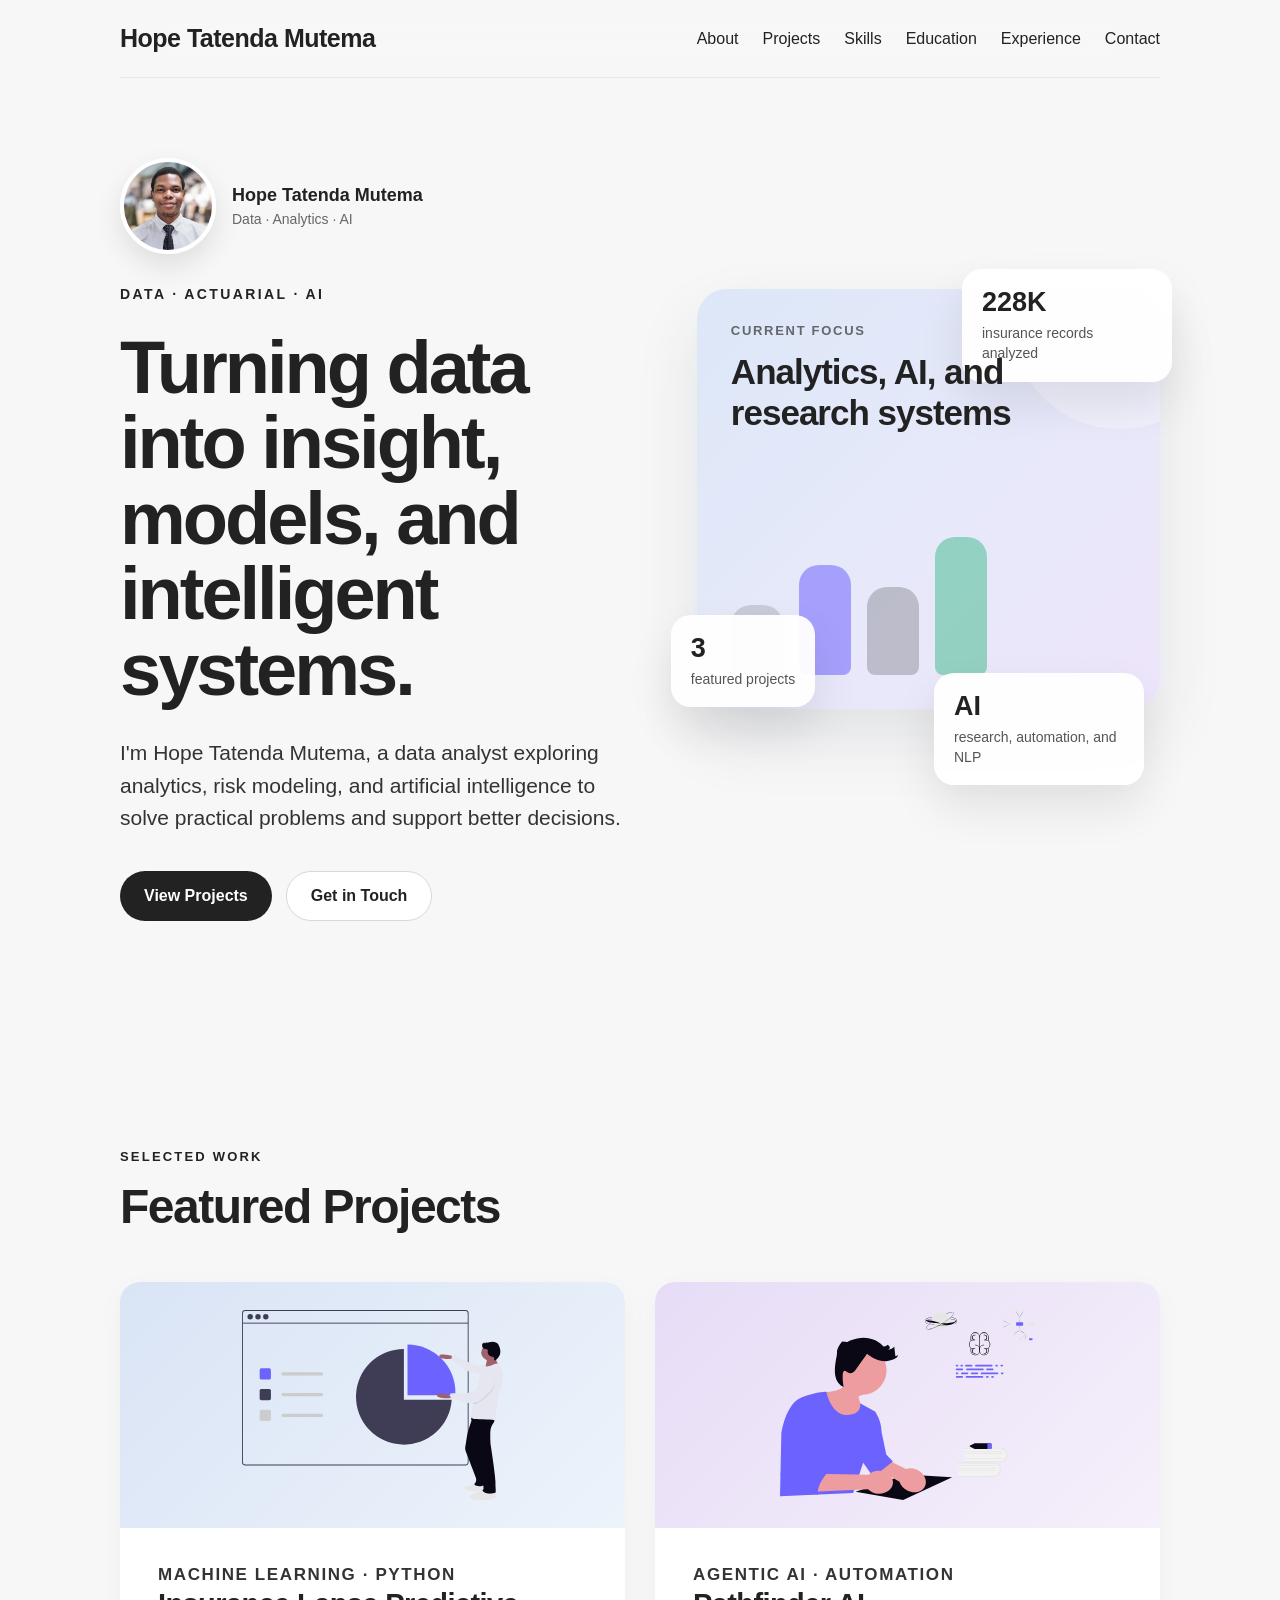
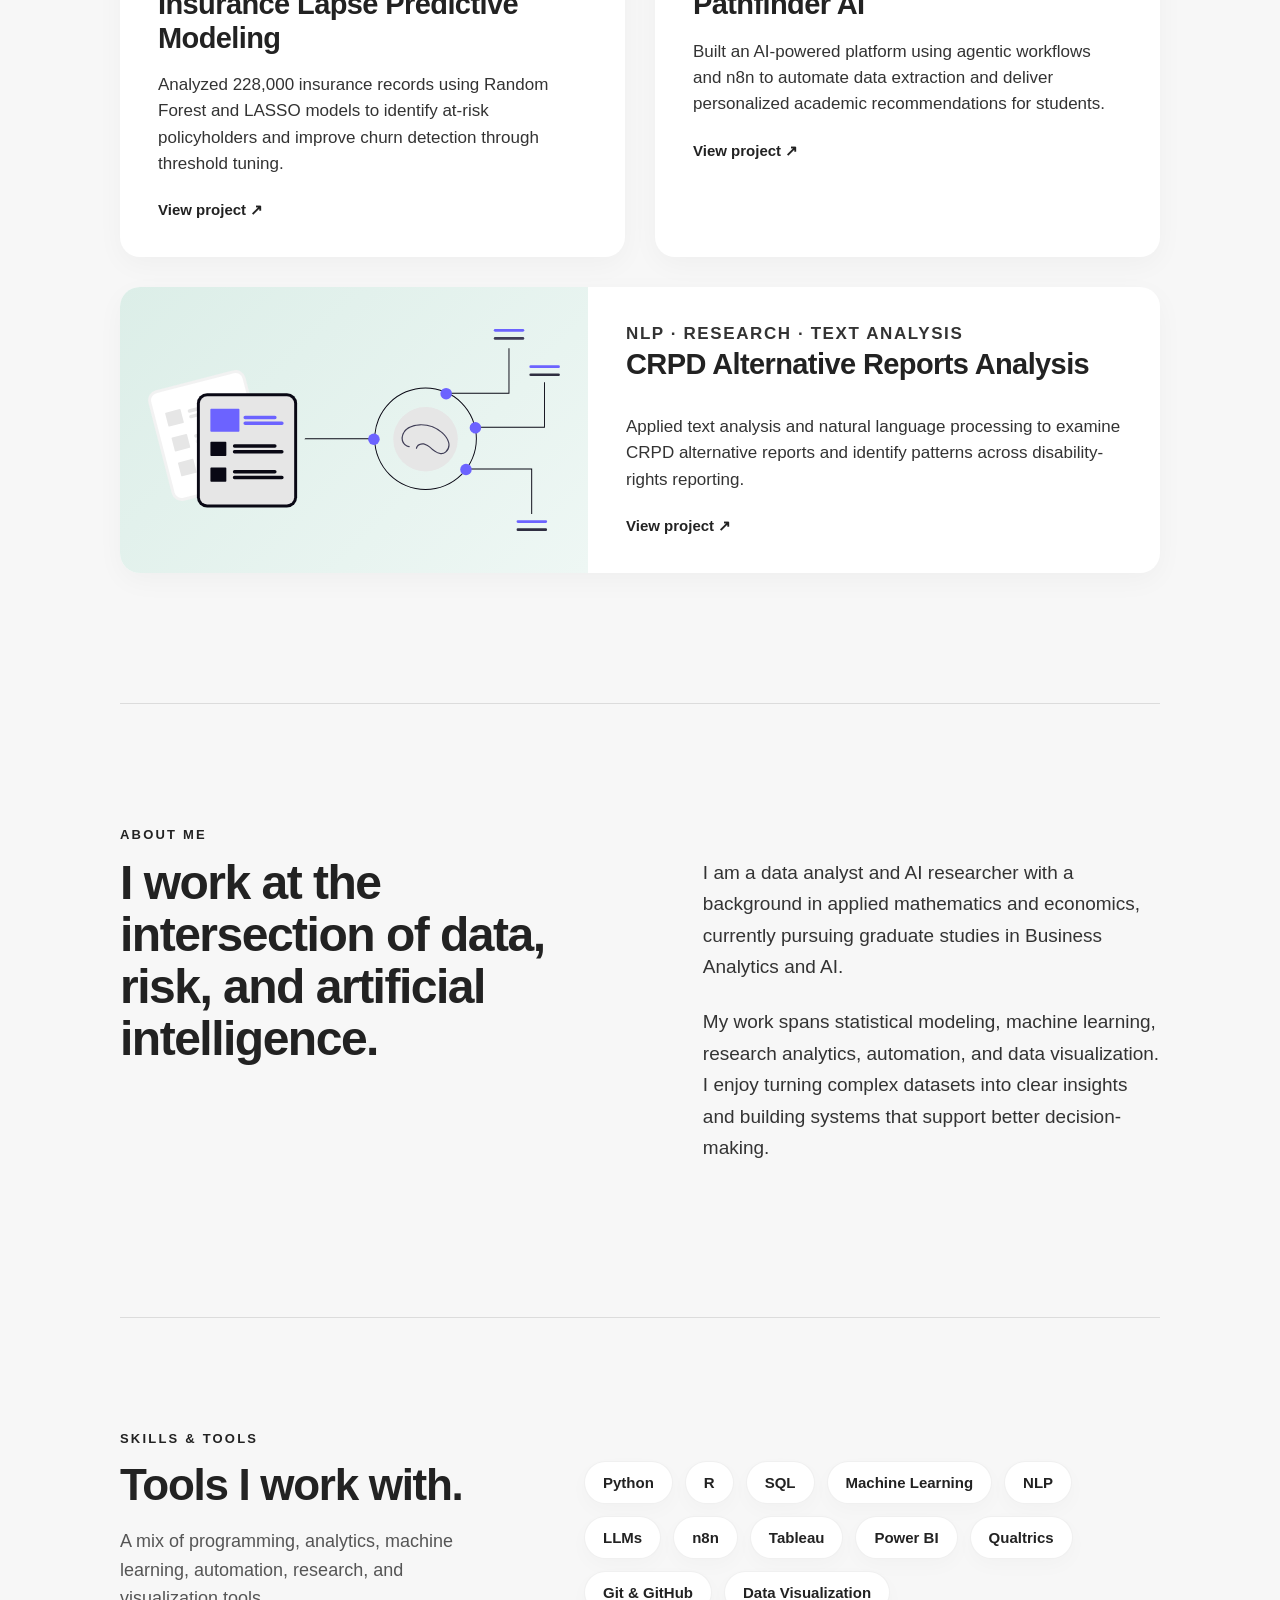
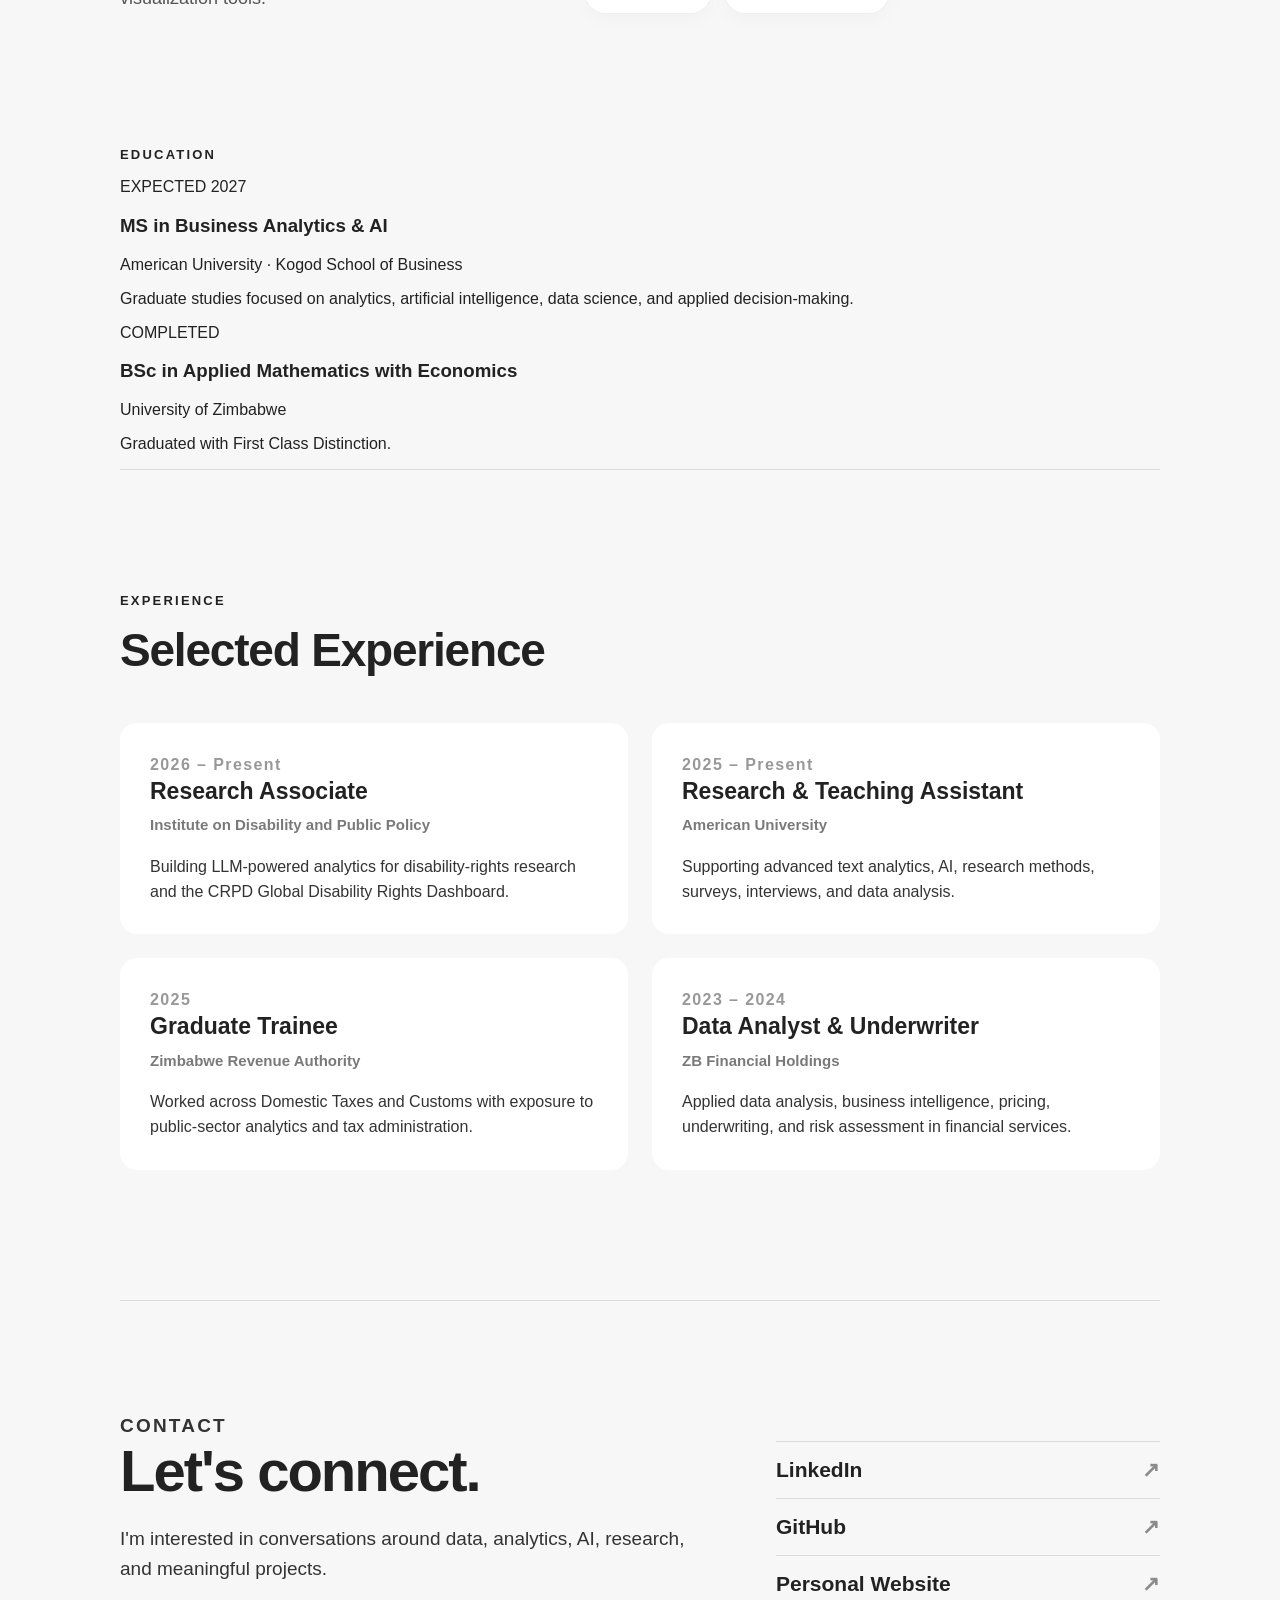
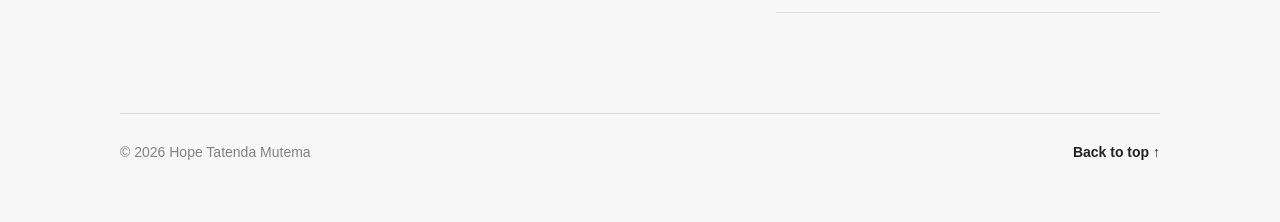
==== index.html @ 91aeea6b "Add education section to index.html Added education section with details about academic qualificatio" ====
<!DOCTYPE html>
<html lang="en">

<head>
    <meta charset="UTF-8">

    <title>Hope Tatenda Mutema</title>

    <meta
        name="viewport"
        content="width=device-width, initial-scale=1.0"
    >

    <meta
        name="description"
        content="Portfolio of Hope Tatenda Mutema — data analytics, artificial intelligence, machine learning, research, and risk modeling."
    >

    <link rel="stylesheet" href="style.css">
</head>


<body id="top">


    <!-- NAVIGATION -->

    <nav class="site-nav">

        <a href="#top" class="brand">
            Hope Tatenda Mutema
        </a>

        <div class="nav-links">
            <a href="#about">About</a>
            <a href="#projects">Projects</a>
            <a href="#skills">Skills</a>
            <a href="#education">Education</a>
            <a href="#experience">Experience</a>
            <a href="#contact">Contact</a>
        </div>

    </nav>



    <!-- HERO -->

    <section class="hero">

        <div class="hero-grid">

            <div class="hero-text">

                <div class="hero-profile">

                    <img
                        src="images/hope-profile.JPG"
                        alt="Hope Tatenda Mutema"
                    >

                    <div>

                        <p class="profile-name">
                            Hope Tatenda Mutema
                        </p>

                        <p class="profile-role">
                            Data · Analytics · AI
                        </p>

                    </div>

                </div>


                <p class="hero-label">
                    DATA · ACTUARIAL · AI
                </p>


                <h1>
                    Turning data into
                    insight, models,
                    and intelligent systems.
                </h1>


                <p class="hero-description">

                    I'm Hope Tatenda Mutema, a data analyst exploring analytics,
                    risk modeling, and artificial intelligence to solve practical
                    problems and support better decisions.

                </p>


                <div class="hero-links">

                    <a
                        href="#projects"
                        class="hero-button primary-button"
                    >
                        View Projects
                    </a>


                    <a
                        href="#contact"
                        class="hero-button secondary-button"
                    >
                        Get in Touch
                    </a>

                </div>

            </div>



            <div class="hero-visual">


                <div class="hero-card main-card">

                    <div>

                        <p class="mini-label">
                            CURRENT FOCUS
                        </p>

                        <h3>
                            Analytics, AI, and research systems
                        </h3>

                    </div>


                    <div class="hero-chart">
                        <span></span>
                        <span></span>
                        <span></span>
                        <span></span>
                    </div>

                </div>



                <div class="floating-card floating-card-one">

                    <p class="floating-number">
                        228K
                    </p>

                    <p class="floating-text">
                        insurance records analyzed
                    </p>

                </div>



                <div class="floating-card floating-card-two">

                    <p class="floating-number">
                        3
                    </p>

                    <p class="floating-text">
                        featured projects
                    </p>

                </div>



                <div class="floating-card floating-card-three">

                    <p class="floating-number">
                        AI
                    </p>

                    <p class="floating-text">
                        research, automation, and NLP
                    </p>

                </div>


            </div>

        </div>

    </section>



    <!-- PROJECTS -->

    <section id="projects" class="projects">

        <p class="section-label">
            SELECTED WORK
        </p>

        <h2>
            Featured Projects
        </h2>


        <div class="project-grid">


            <article class="project-card">

                <div class="project-image project-image-one">

                    <img
                        src="images/insurance.svg"
                        alt="Data analytics illustration for insurance predictive modeling"
                    >

                </div>


                <div class="project-content">

                    <p class="project-type">
                        MACHINE LEARNING · PYTHON
                    </p>


                    <h3>

                        <a
                            href="https://github.com/hope-tatenda-mutema/Predictive-Modeling-Insurance-Churn"
                            target="_blank"
                            rel="noopener noreferrer"
                        >
                            Insurance Lapse Predictive Modeling
                        </a>

                    </h3>


                    <p>

                        Analyzed 228,000 insurance records using Random Forest
                        and LASSO models to identify at-risk policyholders and
                        improve churn detection through threshold tuning.

                    </p>


                    <a
                        class="project-link"
                        href="https://github.com/hope-tatenda-mutema/Predictive-Modeling-Insurance-Churn"
                        target="_blank"
                        rel="noopener noreferrer"
                    >
                        View project ↗
                    </a>

                </div>

            </article>



            <article class="project-card">

                <div class="project-image project-image-two">

                    <img
                        src="images/pathfinder.svg"
                        alt="Artificial intelligence illustration for Pathfinder AI"
                    >

                </div>


                <div class="project-content">

                    <p class="project-type">
                        AGENTIC AI · AUTOMATION
                    </p>


                    <h3>

                        <a
                            href="https://github.com/hope-tatenda-mutema/Pathfinder-AI-Project"
                            target="_blank"
                            rel="noopener noreferrer"
                        >
                            Pathfinder AI
                        </a>

                    </h3>


                    <p>

                        Built an AI-powered platform using agentic workflows
                        and n8n to automate data extraction and deliver
                        personalized academic recommendations for students.

                    </p>


                    <a
                        class="project-link"
                        href="https://github.com/hope-tatenda-mutema/Pathfinder-AI-Project"
                        target="_blank"
                        rel="noopener noreferrer"
                    >
                        View project ↗
                    </a>

                </div>

            </article>



            <article class="project-card">

                <div class="project-image project-image-three">

                    <img
                        src="images/crpd.svg"
                        alt="Text analysis illustration for CRPD research project"
                    >

                </div>


                <div class="project-content">

                    <p class="project-type">
                        NLP · RESEARCH · TEXT ANALYSIS
                    </p>


                    <h3>

                        <a
                            href="https://github.com/hope-tatenda-mutema/critical_analysis_of_CRPD_alternative_reports"
                            target="_blank"
                            rel="noopener noreferrer"
                        >
                            CRPD Alternative Reports Analysis
                        </a>

                    </h3>


                    <p>

                        Applied text analysis and natural language processing
                        to examine CRPD alternative reports and identify
                        patterns across disability-rights reporting.

                    </p>


                    <a
                        class="project-link"
                        href="https://github.com/hope-tatenda-mutema/critical_analysis_of_CRPD_alternative_reports"
                        target="_blank"
                        rel="noopener noreferrer"
                    >
                        View project ↗
                    </a>

                </div>

            </article>


        </div>

    </section>



    <!-- ABOUT -->

    <section id="about" class="about">

        <p class="section-label">
            ABOUT ME
        </p>


        <div class="about-grid">


            <h2>

                I work at the intersection of
                data, risk, and artificial intelligence.

            </h2>


            <div class="about-text">

                <p>

                    I am a data analyst and AI researcher with a background
                    in applied mathematics and economics, currently pursuing
                    graduate studies in Business Analytics and AI.

                </p>


                <p>

                    My work spans statistical modeling, machine learning,
                    research analytics, automation, and data visualization.
                    I enjoy turning complex datasets into clear insights and
                    building systems that support better decision-making.

                </p>

            </div>


        </div>

    </section>



    <!-- SKILLS -->

    <section id="skills" class="skills">

        <p class="section-label">
            SKILLS & TOOLS
        </p>

        <div class="skills-grid">

            <div>

                <h2>
                    Tools I work with.
                </h2>

                <p class="skills-intro">
                    A mix of programming, analytics, machine learning,
                    automation, research, and visualization tools.
                </p>

            </div>


            <div class="skill-tags">

                <span>Python</span>
                <span>R</span>
                <span>SQL</span>
                <span>Machine Learning</span>
                <span>NLP</span>
                <span>LLMs</span>
                <span>n8n</span>
                <span>Tableau</span>
                <span>Power BI</span>
                <span>Qualtrics</span>
                <span>Git & GitHub</span>
                <span>Data Visualization</span>

            </div>

        </div>

    </section>



    <!-- EDUCATION -->

    <section id="education" class="education">

        <p class="section-label">
            EDUCATION
        </p>

        <div class="education-grid">

            <article class="education-card">

                <p class="education-year">
                    EXPECTED 2027
                </p>

                <h3>
                    MS in Business Analytics & AI
                </h3>

                <p class="education-school">
                    American University · Kogod School of Business
                </p>

                <p class="education-note">
                    Graduate studies focused on analytics, artificial intelligence,
                    data science, and applied decision-making.
                </p>

            </article>


            <article class="education-card">

                <p class="education-year">
                    COMPLETED
                </p>

                <h3>
                    BSc in Applied Mathematics with Economics
                </h3>

                <p class="education-school">
                    University of Zimbabwe
                </p>

                <p class="education-note">
                    Graduated with First Class Distinction.
                </p>

            </article>

        </div>

    </section>



    <!-- EXPERIENCE -->

    <section id="experience" class="experience">

        <p class="section-label">
            EXPERIENCE
        </p>


        <h2>
            Selected Experience
        </h2>


        <div class="experience-grid">


            <article class="experience-card">

                <p class="experience-year">
                    2026 – Present
                </p>

                <h3>
                    Research Associate
                </h3>

                <p class="experience-org">
                    Institute on Disability and Public Policy
                </p>

                <p>

                    Building LLM-powered analytics for disability-rights research
                    and the CRPD Global Disability Rights Dashboard.

                </p>

            </article>



            <article class="experience-card">

                <p class="experience-year">
                    2025 – Present
                </p>

                <h3>
                    Research & Teaching Assistant
                </h3>

                <p class="experience-org">
                    American University
                </p>

                <p>

                    Supporting advanced text analytics, AI, research methods,
                    surveys, interviews, and data analysis.

                </p>

            </article>



            <article class="experience-card">

                <p class="experience-year">
                    2025
                </p>

                <h3>
                    Graduate Trainee
                </h3>

                <p class="experience-org">
                    Zimbabwe Revenue Authority
                </p>

                <p>

                    Worked across Domestic Taxes and Customs with exposure to
                    public-sector analytics and tax administration.

                </p>

            </article>



            <article class="experience-card">

                <p class="experience-year">
                    2023 – 2024
                </p>

                <h3>
                    Data Analyst & Underwriter
                </h3>

                <p class="experience-org">
                    ZB Financial Holdings
                </p>

                <p>

                    Applied data analysis, business intelligence, pricing,
                    underwriting, and risk assessment in financial services.

                </p>

            </article>


        </div>

    </section>



    <!-- CONTACT -->

    <section id="contact" class="contact">

        <p class="section-label">
            CONTACT
        </p>


        <div class="contact-grid">


            <div>

                <h2>
                    Let's connect.
                </h2>

                <p>

                    I'm interested in conversations around data, analytics,
                    AI, research, and meaningful projects.

                </p>

            </div>



            <div class="contact-links">


                <a
                    href="https://www.linkedin.com/in/hope-mutema/"
                    target="_blank"
                    rel="noopener noreferrer"
                >
                    LinkedIn
                    <span>↗</span>
                </a>


                <a
                    href="https://github.com/hope-tatenda-mutema"
                    target="_blank"
                    rel="noopener noreferrer"
                >
                    GitHub
                    <span>↗</span>
                </a>


                <a
                    href="https://hopetatendamutema.com"
                    target="_blank"
                    rel="noopener noreferrer"
                >
                    Personal Website
                    <span>↗</span>
                </a>


            </div>

        </div>

    </section>



    <!-- FOOTER -->

    <footer>

        <p>
            © 2026 Hope Tatenda Mutema
        </p>

        <a href="#top">
            Back to top ↑
        </a>

    </footer>


</body>

</html>
---- style.css ----
* {
    box-sizing: border-box;
}

html {
    scroll-behavior: smooth;
    scroll-padding-top: 110px;
}

body {
    font-family:
        Inter,
        -apple-system,
        BlinkMacSystemFont,
        "Segoe UI",
        Arial,
        sans-serif;

    max-width: 1100px;

    margin: 0 auto;

    padding:
        0 30px 40px;

    background-color:
        #f7f7f7;

    color:
        #222;
}


/* NAVIGATION */

.site-nav {
    position: sticky;

    top: 0;

    z-index: 100;

    display: flex;

    justify-content: space-between;

    align-items: center;

    padding:
        24px 0;

    background:
        rgba(247, 247, 247, 0.88);

    backdrop-filter:
        blur(18px);

    -webkit-backdrop-filter:
        blur(18px);

    border-bottom:
        1px solid rgba(0, 0, 0, 0.06);
}

.brand {
    color:
        #222;

    text-decoration:
        none;

    font-size:
        25px;

    font-weight:
        750;

    letter-spacing:
        -0.5px;
}

.nav-links {
    display: flex;

    gap:
        24px;
}

.nav-links a {
    position:
        relative;

    color:
        #222;

    text-decoration:
        none;

    font-size:
        16px;
}

.nav-links a::after {
    content:
        "";

    position:
        absolute;

    left:
        0;

    bottom:
        -7px;

    width:
        0;

    height:
        2px;

    background-color:
        #222;

    transition:
        width 0.25s ease;
}

.nav-links a:hover::after {
    width:
        100%;
}


/* HERO */

.hero {
    padding:
        80px 0 125px;
}

.hero-grid {
    display:
        grid;

    grid-template-columns:
        1.05fr 0.95fr;

    gap:
        65px;

    align-items:
        center;
}

.hero-text {
    max-width:
        650px;
}


/* PROFILE */

.hero-profile {
    display:
        flex;

    align-items:
        center;

    gap:
        16px;

    margin-bottom:
        32px;
}

.hero-profile img {
    width:
        96px;

    height:
        96px;

    object-fit:
        cover;

    object-position:
        center;

    border-radius:
        50%;

    border:
        4px solid #ffffff;

    box-shadow:
        0 12px 28px rgba(0, 0, 0, 0.10);

    display:
        block;
}

.profile-name {
    font-size:
        18px;

    font-weight:
        750;

    margin:
        0 0 5px;
}

.profile-role {
    font-size:
        14px;

    margin:
        0;

    color:
        #666;
}


/* HERO TEXT */

.hero-label {
    font-size:
        14px;

    letter-spacing:
        2.4px;

    font-weight:
        750;

    margin:
        0 0 28px;
}

.hero h1 {
    font-size:
        clamp(56px, 6vw, 74px);

    line-height:
        1.02;

    letter-spacing:
        -3px;

    margin:
        0 0 30px;
}

.hero-description {
    font-size:
        21px;

    line-height:
        1.55;

    max-width:
        640px;

    margin:
        0 0 36px;

    color:
        #333;
}


/* HERO BUTTONS */

.hero-links {
    display:
        flex;

    gap:
        14px;

    flex-wrap:
        wrap;
}

.hero-button {
    display:
        inline-flex;

    align-items:
        center;

    justify-content:
        center;

    padding:
        15px 24px;

    border-radius:
        999px;

    text-decoration:
        none;

    font-size:
        16px;

    font-weight:
        700;

    transition:
        transform 0.2s ease,
        background-color 0.2s ease,
        box-shadow 0.2s ease;
}

.hero-button:hover {
    transform:
        translateY(-2px);
}

.primary-button {
    background-color:
        #222;

    color:
        #fff;
}

.primary-button:hover {
    box-shadow:
        0 10px 24px rgba(0, 0, 0, 0.13);
}

.secondary-button {
    color:
        #222;

    background-color:
        #fff;

    border:
        1px solid #d8d8d8;
}

.secondary-button:hover {
    background-color:
        #f0f0f0;
}


/* HERO VISUAL */

.hero-visual {
    position:
        relative;

    min-height:
        500px;
}

.main-card {
    position:
        relative;

    min-height:
        420px;

    padding:
        34px;

    overflow:
        hidden;

    border-radius:
        30px;

    background:
        linear-gradient(
            135deg,
            #dce7f7 0%,
            #e6e9fa 48%,
            #eee5fb 100%
        );

    box-shadow:
        0 30px 65px rgba(43, 48, 76, 0.10);

    display:
        flex;

    flex-direction:
        column;

    justify-content:
        space-between;
}

.main-card::before {
    content:
        "";

    position:
        absolute;

    width:
        220px;

    height:
        220px;

    border-radius:
        50%;

    top:
        -80px;

    right:
        -70px;

    background:
        rgba(255, 255, 255, 0.30);
}

.mini-label {
    position:
        relative;

    z-index:
        1;

    font-size:
        13px;

    letter-spacing:
        1.7px;

    font-weight:
        750;

    margin:
        0 0 14px;

    opacity:
        0.65;
}

.main-card h3 {
    position:
        relative;

    z-index:
        1;

    font-size:
        35px;

    line-height:
        1.15;

    letter-spacing:
        -1px;

    margin:
        0;

    max-width:
        330px;
}

.hero-chart {
    display:
        flex;

    align-items:
        flex-end;

    gap:
        16px;

    height:
        150px;

    margin-top:
        30px;
}

.hero-chart span {
    display:
        block;

    width:
        52px;

    border-radius:
        20px 20px 8px 8px;

    transition:
        transform 0.3s ease;
}

.main-card:hover .hero-chart span {
    transform:
        translateY(-5px);
}

.hero-chart span:nth-child(1) {
    height:
        70px;

    background-color:
        rgba(34, 34, 34, 0.15);
}

.hero-chart span:nth-child(2) {
    height:
        110px;

    background-color:
        rgba(113, 101, 255, 0.55);
}

.hero-chart span:nth-child(3) {
    height:
        88px;

    background-color:
        rgba(34, 34, 34, 0.22);
}

.hero-chart span:nth-child(4) {
    height:
        138px;

    background-color:
        rgba(102, 197, 165, 0.65);
}


/* FLOATING CARDS */

.floating-card {
    position:
        absolute;

    max-width:
        210px;

    padding:
        18px 20px;

    border-radius:
        20px;

    background-color:
        rgba(255, 255, 255, 0.96);

    box-shadow:
        0 22px 46px rgba(0, 0, 0, 0.09);

    transition:
        transform 0.25s ease,
        box-shadow 0.25s ease;
}

.floating-card:hover {
    transform:
        translateY(-5px);

    box-shadow:
        0 28px 55px rgba(0, 0, 0, 0.12);
}

.floating-card-one {
    top:
        -20px;

    right:
        -12px;
}

.floating-card-two {
    bottom:
        82px;

    left:
        -26px;
}

.floating-card-three {
    bottom:
        4px;

    right:
        16px;
}

.floating-number {
    font-size:
        27px;

    font-weight:
        750;

    margin:
        0 0 6px;
}

.floating-text {
    font-size:
        14px;

    line-height:
        1.4;

    margin:
        0;

    color:
        #555;
}


/* GENERAL LABEL */

.section-label {
    font-size:
        13px;

    letter-spacing:
        2.2px;

    font-weight:
        750;

    margin-bottom:
        15px;
}


/* PROJECTS */

.projects {
    padding:
        90px 0 130px;
}

.projects h2 {
    font-size:
        48px;

    letter-spacing:
        -1.5px;

    margin:
        0 0 48px;
}

.project-grid {
    display:
        grid;

    grid-template-columns:
        repeat(2, 1fr);

    gap:
        30px;
}

.project-card {
    background-color:
        #fff;

    border-radius:
        20px;

    overflow:
        hidden;

    box-shadow:
        0 8px 28px rgba(0, 0, 0, 0.035);

    transition:
        transform 0.3s ease,
        box-shadow 0.3s ease;
}

.project-card:hover {
    transform:
        translateY(-8px);

    box-shadow:
        0 22px 46px rgba(0, 0, 0, 0.08);
}

.project-card:nth-child(3) {
    grid-column:
        1 / -1;

    display:
        grid;

    grid-template-columns:
        0.9fr 1.1fr;
}

.project-image {
    min-height:
        230px;

    padding:
        28px;

    overflow:
        hidden;

    display:
        flex;

    align-items:
        center;

    justify-content:
        center;
}

.project-image-one {
    background:
        linear-gradient(
            135deg,
            #d9e4f5 0%,
            #edf3fb 100%
        );
}

.project-image-two {
    background:
        linear-gradient(
            135deg,
            #e7dcf6 0%,
            #f5f0fb 100%
        );
}

.project-image-three {
    background:
        linear-gradient(
            135deg,
            #dceee8 0%,
            #eef7f4 100%
        );
}

.project-image img {
    width:
        100%;

    height:
        190px;

    object-fit:
        contain;

    display:
        block;

    transition:
        transform 0.35s ease;
}

.project-card:hover .project-image img {
    transform:
        scale(1.045);
}

.project-card:nth-child(3) .project-image {
    min-height:
        100%;
}

.project-card:nth-child(3) .project-image img {
    height:
        220px;

    max-width:
        480px;
}

.project-content {
    padding:
        34px 38px 38px;
}

.project-card:nth-child(3) .project-content {
    display:
        flex;

    flex-direction:
        column;

    justify-content:
        center;
}

.project-type {
    font-size:
        12px;

    letter-spacing:
        1.6px;

    font-weight:
        750;

    margin:
        0 0 16px;
}

.project-card h3 {
    font-size:
        29px;

    line-height:
        1.15;

    letter-spacing:
        -0.6px;

    margin:
        0 0 16px;
}

.project-card h3 a {
    color:
        #222;

    text-decoration:
        none;
}

.project-card p {
    font-size:
        17px;

    line-height:
        1.55;

    margin-bottom:
        0;

    color:
        #333;
}

.project-link {
    display:
        inline-block;

    margin-top:
        24px;

    color:
        #222;

    text-decoration:
        none;

    font-size:
        15px;

    font-weight:
        700;

    transition:
        transform 0.2s ease,
        opacity 0.2s ease;
}

.project-link:hover {
    transform:
        translateX(4px);

    opacity:
        0.65;
}


/* ABOUT */

.about {
    padding:
        110px 0 130px;

    border-top:
        1px solid #dcdcdc;
}

.about-grid {
    display:
        grid;

    grid-template-columns:
        1.1fr 1fr;

    gap:
        80px;

    align-items:
        start;
}

.about h2 {
    font-size:
        48px;

    line-height:
        1.08;

    letter-spacing:
        -1.5px;

    margin:
        0;
}

.about-text p {
    font-size:
        19px;

    line-height:
        1.65;

    margin-top:
        0;

    margin-bottom:
        24px;

    color:
        #333;
}


/* SKILLS */

.skills {
    padding:
        100px 0 120px;

    border-top:
        1px solid #dcdcdc;
}

.skills-grid {
    display:
        grid;

    grid-template-columns:
        0.8fr 1.2fr;

    gap:
        80px;

    align-items:
        start;
}

.skills h2 {
    font-size:
        44px;

    line-height:
        1.08;

    letter-spacing:
        -1.3px;

    margin:
        0 0 18px;
}

.skills-intro {
    font-size:
        18px;

    line-height:
        1.6;

    color:
        #555;

    margin:
        0;

    max-width:
        390px;
}

.skill-tags {
    display:
        flex;

    flex-wrap:
        wrap;

    gap:
        12px;
}

.skill-tags span {
    display:
        inline-flex;

    align-items:
        center;

    padding:
        12px 18px;

    border-radius:
        999px;

    background:
        #ffffff;

    border:
        1px solid rgba(0, 0, 0, 0.06);

    font-size:
        15px;

    font-weight:
        650;

    box-shadow:
        0 7px 20px rgba(0, 0, 0, 0.025);

    transition:
        transform 0.2s ease,
        box-shadow 0.2s ease;
}

.skill-tags span:hover {
    transform:
        translateY(-3px);

    box-shadow:
        0 12px 28px rgba(0, 0, 0, 0.06);
}


/* EXPERIENCE */

.experience {
    padding:
        110px 0 130px;

    border-top:
        1px solid #dcdcdc;
}

.experience h2 {
    font-size:
        46px;

    letter-spacing:
        -1.2px;

    margin:
        0 0 46px;
}

.experience-grid {
    display:
        grid;

    grid-template-columns:
        repeat(2, 1fr);

    gap:
        24px;
}

.experience-card {
    background-color:
        #fff;

    padding:
        30px;

    border-radius:
        17px;

    transition:
        transform 0.25s ease,
        box-shadow 0.25s ease;
}

.experience-card:hover {
    transform:
        translateY(-5px);

    box-shadow:
        0 18px 40px rgba(0, 0, 0, 0.055);
}

.experience-year {
    font-size:
        12px;

    letter-spacing:
        1.4px;

    font-weight:
        750;

    opacity:
        0.5;

    margin:
        0 0 18px;
}

.experience-card h3 {
    font-size:
        23px;

    line-height:
        1.2;

    margin:
        0 0 8px;
}

.experience-org {
    font-size:
        15px !important;

    font-weight:
        700;

    opacity:
        0.65;

    margin:
        0 0 18px !important;
}

.experience-card p {
    font-size:
        16px;

    line-height:
        1.55;

    margin:
        0;

    color:
        #333;
}


/* CONTACT */

.contact {
    padding:
        110px 0 100px;

    border-top:
        1px solid #dcdcdc;
}

.contact-grid {
    display:
        grid;

    grid-template-columns:
        1.2fr 0.8fr;

    gap:
        80px;

    align-items:
        start;
}

.contact h2 {
    font-size:
        58px;

    line-height:
        1.02;

    letter-spacing:
        -2px;

    margin:
        0 0 24px;
}

.contact p {
    font-size:
        19px;

    line-height:
        1.6;

    max-width:
        600px;

    margin:
        0;

    color:
        #333;
}

.contact-links {
    display:
        flex;

    flex-direction:
        column;
}

.contact-links a {
    display:
        flex;

    justify-content:
        space-between;

    align-items:
        center;

    color:
        #222;

    text-decoration:
        none;

    font-size:
        21px;

    font-weight:
        700;

    border-bottom:
        1px solid #dcdcdc;

    padding:
        16px 0;

    transition:
        padding-left 0.2s ease;
}

.contact-links a:first-child {
    border-top:
        1px solid #dcdcdc;
}

.contact-links a:hover {
    padding-left:
        8px;
}

.contact-links span {
    opacity:
        0.5;
}


/* FOOTER */

footer {
    display:
        flex;

    justify-content:
        space-between;

    align-items:
        center;

    border-top:
        1px solid #dcdcdc;

    padding:
        30px 0 22px;
}

footer p {
    font-size:
        14px;

    opacity:
        0.55;

    margin:
        0;
}

footer a {
    color:
        #222;

    text-decoration:
        none;

    font-size:
        14px;

    font-weight:
        650;
}


/* TABLET */

@media (max-width: 900px) {

    body {
        padding:
            0 24px 30px;
    }

    .hero-grid {
        grid-template-columns:
            1fr;

        gap:
            48px;
    }

    .hero-text {
        max-width:
            760px;
    }

    .hero-visual {
        min-height:
            430px;
    }

    .main-card {
        min-height:
            370px;
    }

    .skills-grid {
        grid-template-columns:
            1fr;

        gap:
            36px;
    }

}


/* PHONE */

@media (max-width: 650px) {

    body {
        padding:
            0 20px 24px;
    }

    .site-nav {
        flex-direction:
            column;

        align-items:
            flex-start;

        gap:
            15px;
    }

    .nav-links {
        width:
            100%;

        flex-wrap:
            wrap;

        gap:
            12px 18px;
    }


    .hero {
        padding:
            55px 0 85px;
    }

    .hero h1 {
        font-size:
            44px;

        letter-spacing:
            -1.8px;
    }


    .hero-profile img {
        width:
            78px;

        height:
            78px;
    }

    .profile-name {
        font-size:
            17px;
    }


    .hero-visual {
        min-height:
            auto;

        display:
            flex;

        flex-direction:
            column;

        gap:
            14px;
    }

    .main-card {
        min-height:
            310px;

        padding:
            26px;
    }

    .floating-card {
        position:
            static;

        max-width:
            100%;
    }


    .project-grid {
        grid-template-columns:
            1fr;
    }

    .project-card:nth-child(3) {
        grid-column:
            auto;

        display:
            block;
    }


    .about-grid {
        grid-template-columns:
            1fr;

        gap:
            32px;
    }


    .skills {
        padding:
            80px 0 90px;
    }

    .skills-grid {
        grid-template-columns:
            1fr;

        gap:
            30px;
    }

    .skills h2 {
        font-size:
            36px;
    }

    .skill-tags {
        gap:
            10px;
    }

    .skill-tags span {
        padding:
            10px 15px;

        font-size:
            14px;
    }


    .experience-grid {
        grid-template-columns:
            1fr;
    }


    .contact-grid {
        grid-template-columns:
            1fr;

        gap:
            45px;
    }

}
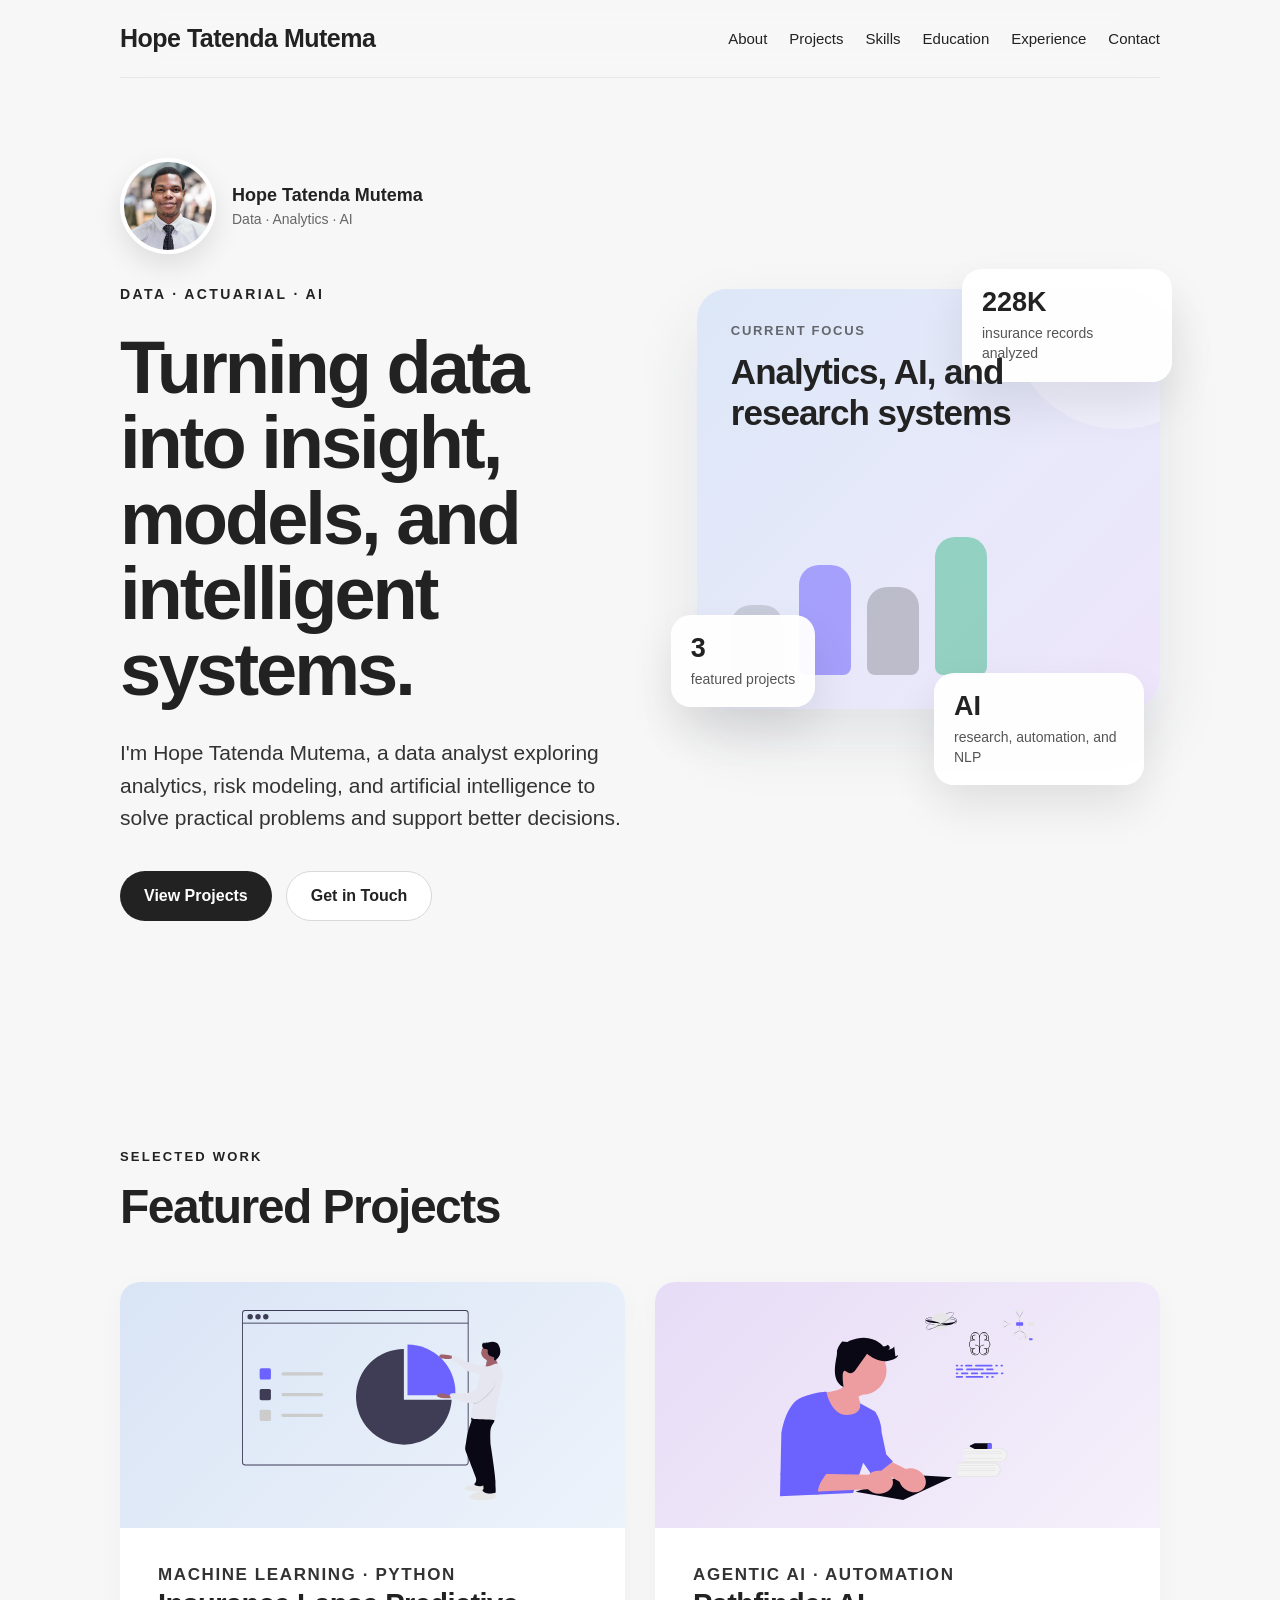
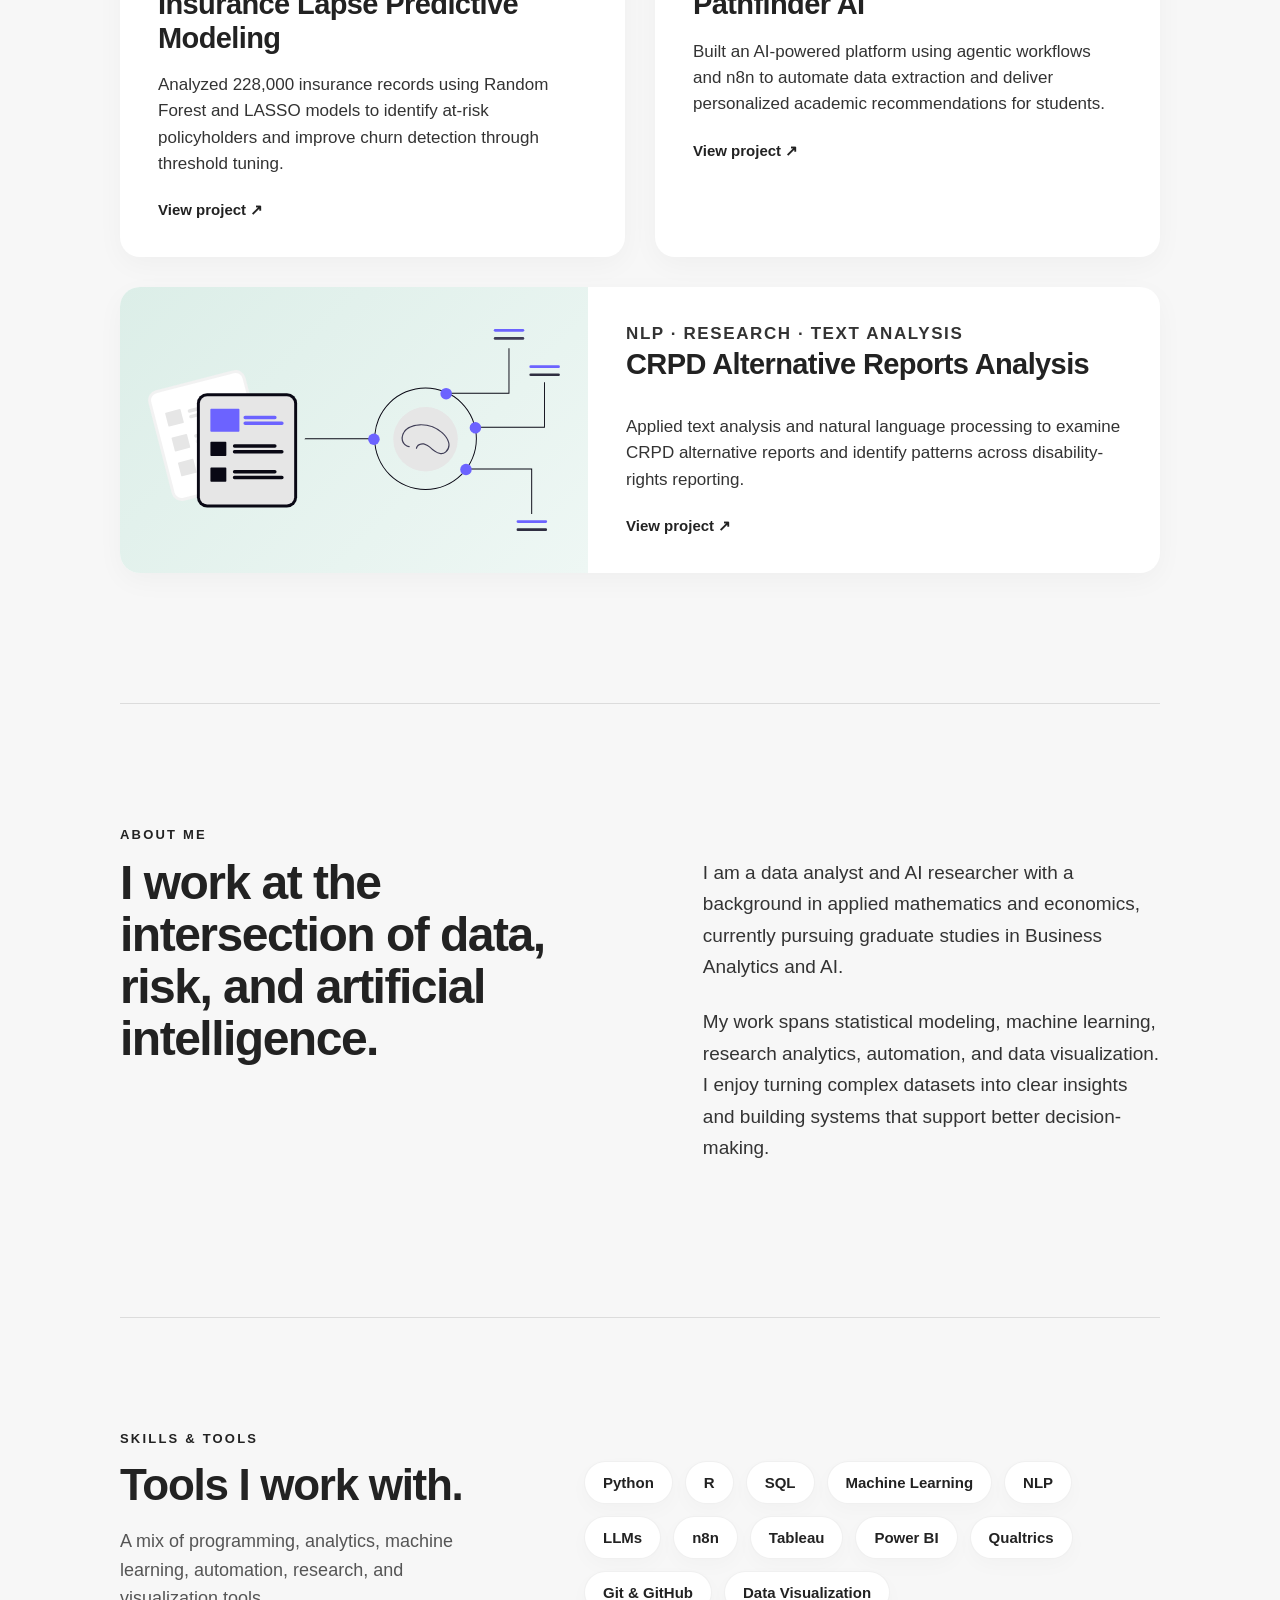
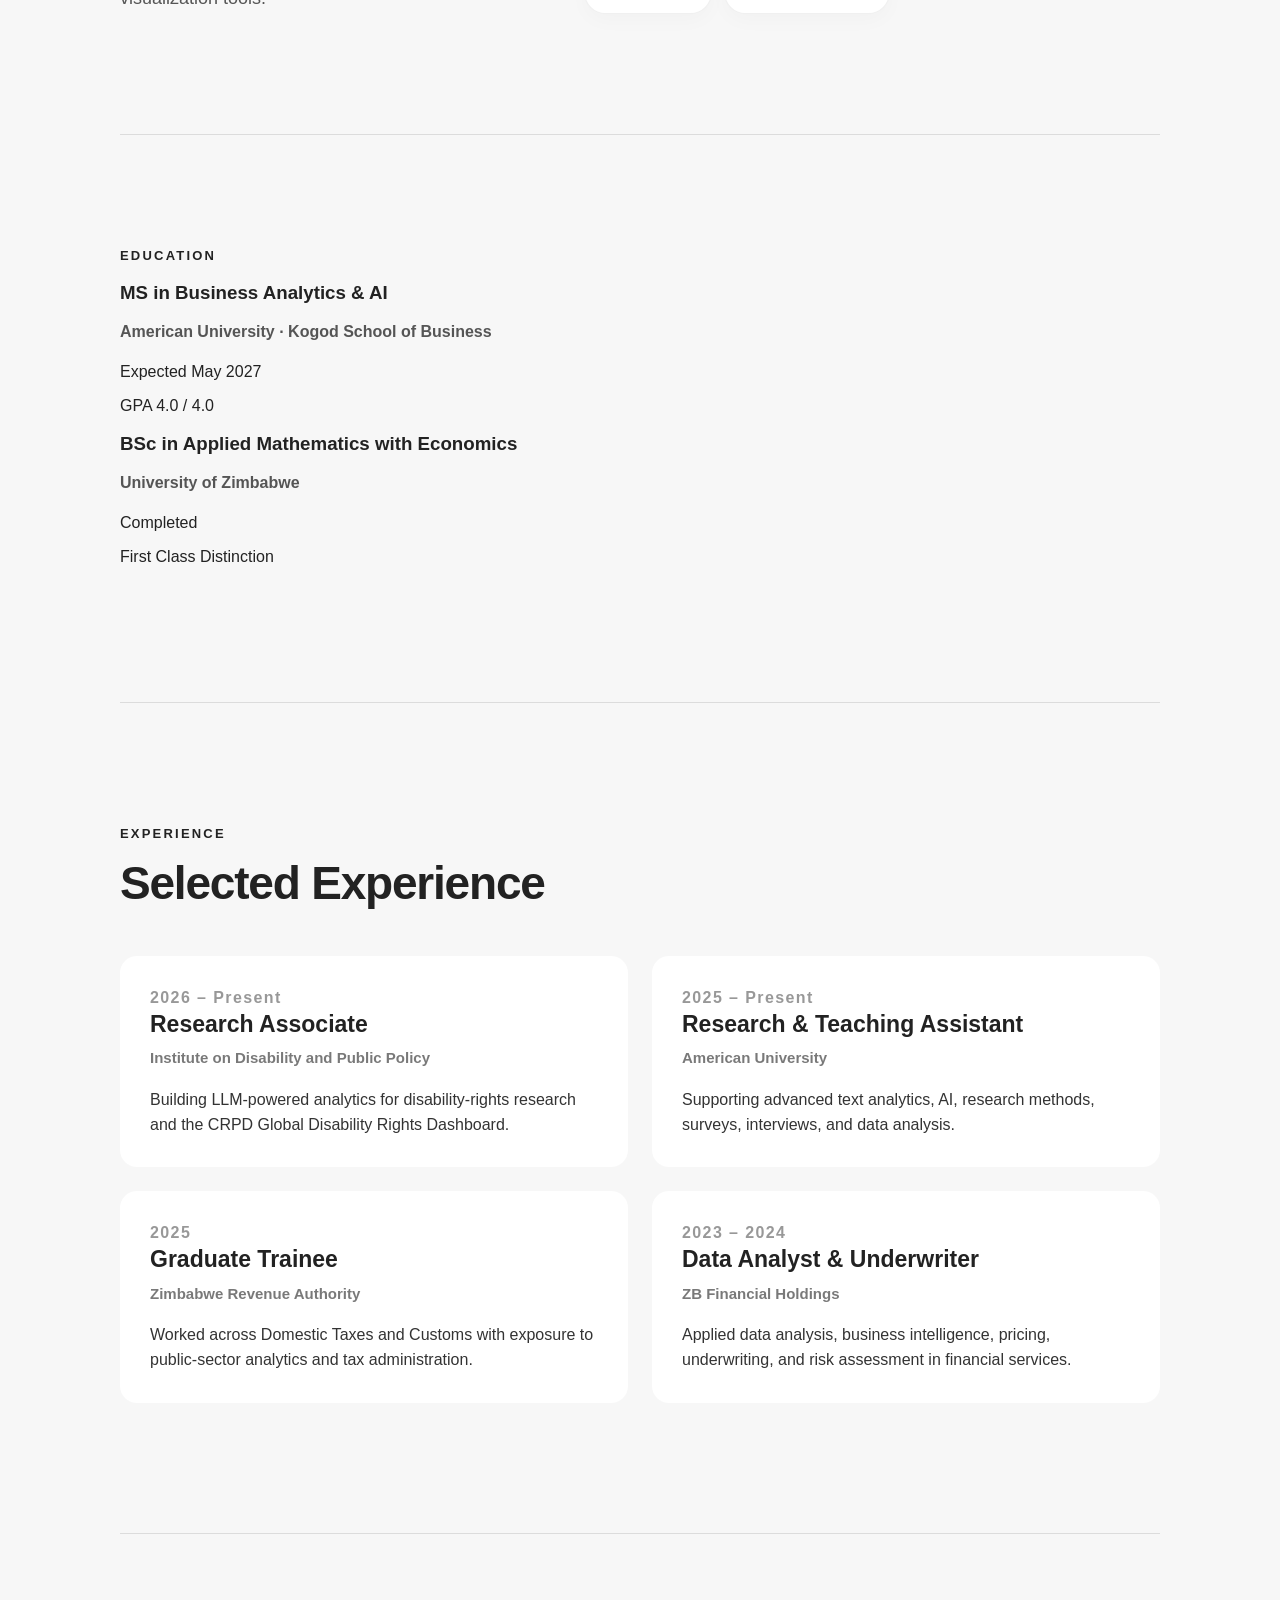
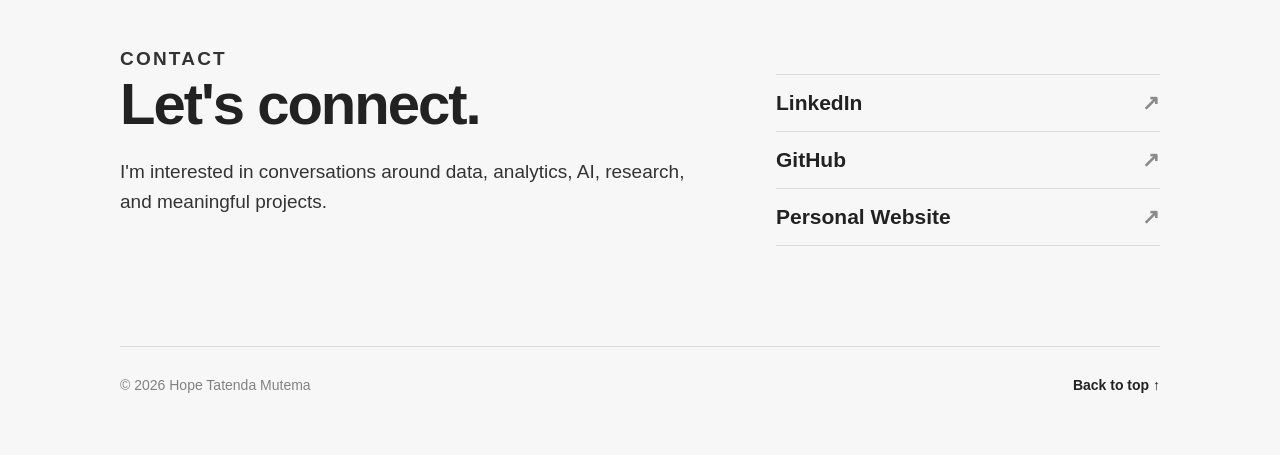
==== commit a9124fd6: "Clean up index.html by removing extra whitespace Removed unnecessary whitespace and improved structu" ====
--- a/index.html
+++ b/index.html
@@ -87,11 +87,9 @@
 
 
                 <p class="hero-description">
-
                     I'm Hope Tatenda Mutema, a data analyst exploring analytics,
                     risk modeling, and artificial intelligence to solve practical
                     problems and support better decisions.
-
                 </p>
 
 
@@ -103,7 +101,6 @@
                     >
                         View Projects
                     </a>
-
 
                     <a
                         href="#contact"
@@ -146,7 +143,6 @@
                 </div>
 
 
-
                 <div class="floating-card floating-card-one">
 
                     <p class="floating-number">
@@ -160,7 +156,6 @@
                 </div>
 
 
-
                 <div class="floating-card floating-card-two">
 
                     <p class="floating-number">
@@ -174,7 +169,6 @@
                 </div>
 
 
-
                 <div class="floating-card floating-card-three">
 
                     <p class="floating-number">
@@ -186,7 +180,6 @@
                     </p>
 
                 </div>
-
 
             </div>
 
@@ -229,7 +222,6 @@
                     <p class="project-type">
                         MACHINE LEARNING · PYTHON
                     </p>
-
 
                     <h3>
 
@@ -243,15 +235,11 @@
 
                     </h3>
 
-
                     <p>
-
                         Analyzed 228,000 insurance records using Random Forest
                         and LASSO models to identify at-risk policyholders and
                         improve churn detection through threshold tuning.
-
-                    </p>
-
+                    </p>
 
                     <a
                         class="project-link"
@@ -285,7 +273,6 @@
                     <p class="project-type">
                         AGENTIC AI · AUTOMATION
                     </p>
-
 
                     <h3>
 
@@ -299,15 +286,11 @@
 
                     </h3>
 
-
                     <p>
-
                         Built an AI-powered platform using agentic workflows
                         and n8n to automate data extraction and deliver
                         personalized academic recommendations for students.
-
-                    </p>
-
+                    </p>
 
                     <a
                         class="project-link"
@@ -341,7 +324,6 @@
                     <p class="project-type">
                         NLP · RESEARCH · TEXT ANALYSIS
                     </p>
-
 
                     <h3>
 
@@ -355,15 +337,11 @@
 
                     </h3>
 
-
                     <p>
-
                         Applied text analysis and natural language processing
                         to examine CRPD alternative reports and identify
                         patterns across disability-rights reporting.
-
-                    </p>
-
+                    </p>
 
                     <a
                         class="project-link"
@@ -396,37 +374,28 @@
 
         <div class="about-grid">
 
-
             <h2>
-
                 I work at the intersection of
                 data, risk, and artificial intelligence.
-
             </h2>
 
 
             <div class="about-text">
 
                 <p>
-
                     I am a data analyst and AI researcher with a background
                     in applied mathematics and economics, currently pursuing
                     graduate studies in Business Analytics and AI.
-
-                </p>
-
+                </p>
 
                 <p>
-
                     My work spans statistical modeling, machine learning,
                     research analytics, automation, and data visualization.
                     I enjoy turning complex datasets into clear insights and
                     building systems that support better decision-making.
-
                 </p>
 
             </div>
-
 
         </div>
 
@@ -489,49 +458,70 @@
             EDUCATION
         </p>
 
-        <div class="education-grid">
-
-            <article class="education-card">
-
-                <p class="education-year">
-                    EXPECTED 2027
-                </p>
-
-                <h3>
-                    MS in Business Analytics & AI
-                </h3>
-
-                <p class="education-school">
-                    American University · Kogod School of Business
-                </p>
-
-                <p class="education-note">
-                    Graduate studies focused on analytics, artificial intelligence,
-                    data science, and applied decision-making.
-                </p>
-
-            </article>
-
-
-            <article class="education-card">
-
-                <p class="education-year">
-                    COMPLETED
-                </p>
-
-                <h3>
-                    BSc in Applied Mathematics with Economics
-                </h3>
-
-                <p class="education-school">
-                    University of Zimbabwe
-                </p>
-
-                <p class="education-note">
-                    Graduated with First Class Distinction.
-                </p>
-
-            </article>
+
+        <div class="education-list">
+
+
+            <article class="education-item">
+
+                <div class="education-main">
+
+                    <h3>
+                        MS in Business Analytics & AI
+                    </h3>
+
+                    <p class="education-school">
+                        American University · Kogod School of Business
+                    </p>
+
+                </div>
+
+
+                <div class="education-meta">
+
+                    <p>
+                        Expected May 2027
+                    </p>
+
+                    <p class="education-highlight">
+                        GPA 4.0 / 4.0
+                    </p>
+
+                </div>
+
+            </article>
+
+
+
+            <article class="education-item">
+
+                <div class="education-main">
+
+                    <h3>
+                        BSc in Applied Mathematics with Economics
+                    </h3>
+
+                    <p class="education-school">
+                        University of Zimbabwe
+                    </p>
+
+                </div>
+
+
+                <div class="education-meta">
+
+                    <p>
+                        Completed
+                    </p>
+
+                    <p class="education-highlight">
+                        First Class Distinction
+                    </p>
+
+                </div>
+
+            </article>
+
 
         </div>
 
@@ -547,7 +537,6 @@
             EXPERIENCE
         </p>
 
-
         <h2>
             Selected Experience
         </h2>
@@ -571,10 +560,8 @@
                 </p>
 
                 <p>
-
                     Building LLM-powered analytics for disability-rights research
                     and the CRPD Global Disability Rights Dashboard.
-
                 </p>
 
             </article>
@@ -596,10 +583,8 @@
                 </p>
 
                 <p>
-
                     Supporting advanced text analytics, AI, research methods,
                     surveys, interviews, and data analysis.
-
                 </p>
 
             </article>
@@ -621,10 +606,8 @@
                 </p>
 
                 <p>
-
                     Worked across Domestic Taxes and Customs with exposure to
                     public-sector analytics and tax administration.
-
                 </p>
 
             </article>
@@ -646,10 +629,8 @@
                 </p>
 
                 <p>
-
                     Applied data analysis, business intelligence, pricing,
                     underwriting, and risk assessment in financial services.
-
                 </p>
 
             </article>
@@ -672,7 +653,6 @@
 
         <div class="contact-grid">
 
-
             <div>
 
                 <h2>
@@ -680,18 +660,14 @@
                 </h2>
 
                 <p>
-
                     I'm interested in conversations around data, analytics,
                     AI, research, and meaningful projects.
-
                 </p>
 
             </div>
 
 
-
             <div class="contact-links">
-
 
                 <a
                     href="https://www.linkedin.com/in/hope-mutema/"
@@ -722,7 +698,6 @@
                     <span>↗</span>
                 </a>
 
-
             </div>
 
         </div>
@@ -730,8 +705,6 @@
     </section>
 
 
-
-    <!-- FOOTER -->
 
     <footer>
 
--- a/style.css
+++ b/style.css
@@ -17,17 +17,10 @@
         sans-serif;
 
     max-width: 1100px;
-
     margin: 0 auto;
-
-    padding:
-        0 30px 40px;
-
-    background-color:
-        #f7f7f7;
-
-    color:
-        #222;
+    padding: 0 30px 40px;
+    background-color: #f7f7f7;
+    color: #222;
 }
 
 
@@ -35,281 +28,147 @@
 
 .site-nav {
     position: sticky;
-
     top: 0;
-
     z-index: 100;
-
-    display: flex;
-
+    display: flex;
     justify-content: space-between;
-
     align-items: center;
-
-    padding:
-        24px 0;
-
-    background:
-        rgba(247, 247, 247, 0.88);
-
-    backdrop-filter:
-        blur(18px);
-
-    -webkit-backdrop-filter:
-        blur(18px);
-
-    border-bottom:
-        1px solid rgba(0, 0, 0, 0.06);
+    padding: 24px 0;
+    background: rgba(247, 247, 247, 0.88);
+    backdrop-filter: blur(18px);
+    -webkit-backdrop-filter: blur(18px);
+    border-bottom: 1px solid rgba(0, 0, 0, 0.06);
 }
 
 .brand {
-    color:
-        #222;
-
-    text-decoration:
-        none;
-
-    font-size:
-        25px;
-
-    font-weight:
-        750;
-
-    letter-spacing:
-        -0.5px;
+    color: #222;
+    text-decoration: none;
+    font-size: 25px;
+    font-weight: 750;
+    letter-spacing: -0.5px;
 }
 
 .nav-links {
     display: flex;
-
-    gap:
-        24px;
+    gap: 22px;
 }
 
 .nav-links a {
-    position:
-        relative;
-
-    color:
-        #222;
-
-    text-decoration:
-        none;
-
-    font-size:
-        16px;
+    position: relative;
+    color: #222;
+    text-decoration: none;
+    font-size: 15px;
 }
 
 .nav-links a::after {
-    content:
-        "";
-
-    position:
-        absolute;
-
-    left:
-        0;
-
-    bottom:
-        -7px;
-
-    width:
-        0;
-
-    height:
-        2px;
-
-    background-color:
-        #222;
-
-    transition:
-        width 0.25s ease;
+    content: "";
+    position: absolute;
+    left: 0;
+    bottom: -7px;
+    width: 0;
+    height: 2px;
+    background-color: #222;
+    transition: width 0.25s ease;
 }
 
 .nav-links a:hover::after {
-    width:
-        100%;
+    width: 100%;
 }
 
 
 /* HERO */
 
 .hero {
-    padding:
-        80px 0 125px;
+    padding: 80px 0 125px;
 }
 
 .hero-grid {
-    display:
-        grid;
-
-    grid-template-columns:
-        1.05fr 0.95fr;
-
-    gap:
-        65px;
-
-    align-items:
-        center;
+    display: grid;
+    grid-template-columns: 1.05fr 0.95fr;
+    gap: 65px;
+    align-items: center;
 }
 
 .hero-text {
-    max-width:
-        650px;
+    max-width: 650px;
 }
 
 
 /* PROFILE */
 
 .hero-profile {
-    display:
-        flex;
-
-    align-items:
-        center;
-
-    gap:
-        16px;
-
-    margin-bottom:
-        32px;
+    display: flex;
+    align-items: center;
+    gap: 16px;
+    margin-bottom: 32px;
 }
 
 .hero-profile img {
-    width:
-        96px;
-
-    height:
-        96px;
-
-    object-fit:
-        cover;
-
-    object-position:
-        center;
-
-    border-radius:
-        50%;
-
-    border:
-        4px solid #ffffff;
-
-    box-shadow:
-        0 12px 28px rgba(0, 0, 0, 0.10);
-
-    display:
-        block;
+    width: 96px;
+    height: 96px;
+    object-fit: cover;
+    object-position: center;
+    border-radius: 50%;
+    border: 4px solid #ffffff;
+    box-shadow: 0 12px 28px rgba(0, 0, 0, 0.10);
+    display: block;
 }
 
 .profile-name {
-    font-size:
-        18px;
-
-    font-weight:
-        750;
-
-    margin:
-        0 0 5px;
+    font-size: 18px;
+    font-weight: 750;
+    margin: 0 0 5px;
 }
 
 .profile-role {
-    font-size:
-        14px;
-
-    margin:
-        0;
-
-    color:
-        #666;
+    font-size: 14px;
+    margin: 0;
+    color: #666;
 }
 
 
 /* HERO TEXT */
 
 .hero-label {
-    font-size:
-        14px;
-
-    letter-spacing:
-        2.4px;
-
-    font-weight:
-        750;
-
-    margin:
-        0 0 28px;
+    font-size: 14px;
+    letter-spacing: 2.4px;
+    font-weight: 750;
+    margin: 0 0 28px;
 }
 
 .hero h1 {
-    font-size:
-        clamp(56px, 6vw, 74px);
-
-    line-height:
-        1.02;
-
-    letter-spacing:
-        -3px;
-
-    margin:
-        0 0 30px;
+    font-size: clamp(56px, 6vw, 74px);
+    line-height: 1.02;
+    letter-spacing: -3px;
+    margin: 0 0 30px;
 }
 
 .hero-description {
-    font-size:
-        21px;
-
-    line-height:
-        1.55;
-
-    max-width:
-        640px;
-
-    margin:
-        0 0 36px;
-
-    color:
-        #333;
+    font-size: 21px;
+    line-height: 1.55;
+    max-width: 640px;
+    margin: 0 0 36px;
+    color: #333;
 }
 
 
 /* HERO BUTTONS */
 
 .hero-links {
-    display:
-        flex;
-
-    gap:
-        14px;
-
-    flex-wrap:
-        wrap;
+    display: flex;
+    gap: 14px;
+    flex-wrap: wrap;
 }
 
 .hero-button {
-    display:
-        inline-flex;
-
-    align-items:
-        center;
-
-    justify-content:
-        center;
-
-    padding:
-        15px 24px;
-
-    border-radius:
-        999px;
-
-    text-decoration:
-        none;
-
-    font-size:
-        16px;
-
-    font-weight:
-        700;
-
+    display: inline-flex;
+    align-items: center;
+    justify-content: center;
+    padding: 15px 24px;
+    border-radius: 999px;
+    text-decoration: none;
+    font-size: 16px;
+    font-weight: 700;
     transition:
         transform 0.2s ease,
         background-color 0.2s ease,
@@ -317,66 +176,42 @@
 }
 
 .hero-button:hover {
-    transform:
-        translateY(-2px);
+    transform: translateY(-2px);
 }
 
 .primary-button {
-    background-color:
-        #222;
-
-    color:
-        #fff;
+    background-color: #222;
+    color: #fff;
 }
 
 .primary-button:hover {
-    box-shadow:
-        0 10px 24px rgba(0, 0, 0, 0.13);
+    box-shadow: 0 10px 24px rgba(0, 0, 0, 0.13);
 }
 
 .secondary-button {
-    color:
-        #222;
-
-    background-color:
-        #fff;
-
-    border:
-        1px solid #d8d8d8;
+    color: #222;
+    background-color: #fff;
+    border: 1px solid #d8d8d8;
 }
 
 .secondary-button:hover {
-    background-color:
-        #f0f0f0;
+    background-color: #f0f0f0;
 }
 
 
 /* HERO VISUAL */
 
 .hero-visual {
-    position:
-        relative;
-
-    min-height:
-        500px;
+    position: relative;
+    min-height: 500px;
 }
 
 .main-card {
-    position:
-        relative;
-
-    min-height:
-        420px;
-
-    padding:
-        34px;
-
-    overflow:
-        hidden;
-
-    border-radius:
-        30px;
-
+    position: relative;
+    min-height: 420px;
+    padding: 34px;
+    overflow: hidden;
+    border-radius: 30px;
     background:
         linear-gradient(
             135deg,
@@ -384,938 +219,557 @@
             #e6e9fa 48%,
             #eee5fb 100%
         );
-
-    box-shadow:
-        0 30px 65px rgba(43, 48, 76, 0.10);
-
-    display:
-        flex;
-
-    flex-direction:
-        column;
-
-    justify-content:
-        space-between;
+    box-shadow: 0 30px 65px rgba(43, 48, 76, 0.10);
+    display: flex;
+    flex-direction: column;
+    justify-content: space-between;
 }
 
 .main-card::before {
-    content:
-        "";
-
-    position:
-        absolute;
-
-    width:
-        220px;
-
-    height:
-        220px;
-
-    border-radius:
-        50%;
-
-    top:
-        -80px;
-
-    right:
-        -70px;
-
-    background:
-        rgba(255, 255, 255, 0.30);
+    content: "";
+    position: absolute;
+    width: 220px;
+    height: 220px;
+    border-radius: 50%;
+    top: -80px;
+    right: -70px;
+    background: rgba(255, 255, 255, 0.30);
 }
 
 .mini-label {
-    position:
-        relative;
-
-    z-index:
-        1;
-
-    font-size:
-        13px;
-
-    letter-spacing:
-        1.7px;
-
-    font-weight:
-        750;
-
-    margin:
-        0 0 14px;
-
-    opacity:
-        0.65;
+    position: relative;
+    z-index: 1;
+    font-size: 13px;
+    letter-spacing: 1.7px;
+    font-weight: 750;
+    margin: 0 0 14px;
+    opacity: 0.65;
 }
 
 .main-card h3 {
-    position:
-        relative;
-
-    z-index:
-        1;
-
-    font-size:
-        35px;
-
-    line-height:
-        1.15;
-
-    letter-spacing:
-        -1px;
-
-    margin:
-        0;
-
-    max-width:
-        330px;
+    position: relative;
+    z-index: 1;
+    font-size: 35px;
+    line-height: 1.15;
+    letter-spacing: -1px;
+    margin: 0;
+    max-width: 330px;
 }
 
 .hero-chart {
-    display:
-        flex;
-
-    align-items:
-        flex-end;
-
-    gap:
-        16px;
-
-    height:
-        150px;
-
-    margin-top:
-        30px;
+    display: flex;
+    align-items: flex-end;
+    gap: 16px;
+    height: 150px;
+    margin-top: 30px;
 }
 
 .hero-chart span {
-    display:
-        block;
-
-    width:
-        52px;
-
-    border-radius:
-        20px 20px 8px 8px;
-
-    transition:
-        transform 0.3s ease;
+    display: block;
+    width: 52px;
+    border-radius: 20px 20px 8px 8px;
+    transition: transform 0.3s ease;
 }
 
 .main-card:hover .hero-chart span {
-    transform:
-        translateY(-5px);
+    transform: translateY(-5px);
 }
 
 .hero-chart span:nth-child(1) {
-    height:
-        70px;
-
-    background-color:
-        rgba(34, 34, 34, 0.15);
+    height: 70px;
+    background-color: rgba(34, 34, 34, 0.15);
 }
 
 .hero-chart span:nth-child(2) {
-    height:
-        110px;
-
-    background-color:
-        rgba(113, 101, 255, 0.55);
+    height: 110px;
+    background-color: rgba(113, 101, 255, 0.55);
 }
 
 .hero-chart span:nth-child(3) {
-    height:
-        88px;
-
-    background-color:
-        rgba(34, 34, 34, 0.22);
+    height: 88px;
+    background-color: rgba(34, 34, 34, 0.22);
 }
 
 .hero-chart span:nth-child(4) {
-    height:
-        138px;
-
-    background-color:
-        rgba(102, 197, 165, 0.65);
+    height: 138px;
+    background-color: rgba(102, 197, 165, 0.65);
 }
 
 
 /* FLOATING CARDS */
 
 .floating-card {
-    position:
-        absolute;
-
-    max-width:
-        210px;
-
-    padding:
-        18px 20px;
-
-    border-radius:
-        20px;
-
-    background-color:
-        rgba(255, 255, 255, 0.96);
-
-    box-shadow:
-        0 22px 46px rgba(0, 0, 0, 0.09);
-
+    position: absolute;
+    max-width: 210px;
+    padding: 18px 20px;
+    border-radius: 20px;
+    background-color: rgba(255, 255, 255, 0.96);
+    box-shadow: 0 22px 46px rgba(0, 0, 0, 0.09);
     transition:
         transform 0.25s ease,
         box-shadow 0.25s ease;
 }
 
 .floating-card:hover {
-    transform:
-        translateY(-5px);
-
-    box-shadow:
-        0 28px 55px rgba(0, 0, 0, 0.12);
+    transform: translateY(-5px);
+    box-shadow: 0 28px 55px rgba(0, 0, 0, 0.12);
 }
 
 .floating-card-one {
-    top:
-        -20px;
-
-    right:
-        -12px;
+    top: -20px;
+    right: -12px;
 }
 
 .floating-card-two {
-    bottom:
-        82px;
-
-    left:
-        -26px;
+    bottom: 82px;
+    left: -26px;
 }
 
 .floating-card-three {
-    bottom:
-        4px;
-
-    right:
-        16px;
+    bottom: 4px;
+    right: 16px;
 }
 
 .floating-number {
-    font-size:
-        27px;
-
-    font-weight:
-        750;
-
-    margin:
-        0 0 6px;
+    font-size: 27px;
+    font-weight: 750;
+    margin: 0 0 6px;
 }
 
 .floating-text {
-    font-size:
-        14px;
-
-    line-height:
-        1.4;
-
-    margin:
-        0;
-
-    color:
-        #555;
+    font-size: 14px;
+    line-height: 1.4;
+    margin: 0;
+    color: #555;
 }
 
 
 /* GENERAL LABEL */
 
 .section-label {
-    font-size:
-        13px;
-
-    letter-spacing:
-        2.2px;
-
-    font-weight:
-        750;
-
-    margin-bottom:
-        15px;
+    font-size: 13px;
+    letter-spacing: 2.2px;
+    font-weight: 750;
+    margin-bottom: 15px;
 }
 
 
 /* PROJECTS */
 
 .projects {
-    padding:
-        90px 0 130px;
+    padding: 90px 0 130px;
 }
 
 .projects h2 {
-    font-size:
-        48px;
-
-    letter-spacing:
-        -1.5px;
-
-    margin:
-        0 0 48px;
+    font-size: 48px;
+    letter-spacing: -1.5px;
+    margin: 0 0 48px;
 }
 
 .project-grid {
-    display:
-        grid;
-
-    grid-template-columns:
-        repeat(2, 1fr);
-
-    gap:
-        30px;
+    display: grid;
+    grid-template-columns: repeat(2, 1fr);
+    gap: 30px;
 }
 
 .project-card {
-    background-color:
-        #fff;
-
-    border-radius:
-        20px;
-
-    overflow:
-        hidden;
-
-    box-shadow:
-        0 8px 28px rgba(0, 0, 0, 0.035);
-
+    background-color: #fff;
+    border-radius: 20px;
+    overflow: hidden;
+    box-shadow: 0 8px 28px rgba(0, 0, 0, 0.035);
     transition:
         transform 0.3s ease,
         box-shadow 0.3s ease;
 }
 
 .project-card:hover {
-    transform:
-        translateY(-8px);
-
-    box-shadow:
-        0 22px 46px rgba(0, 0, 0, 0.08);
+    transform: translateY(-8px);
+    box-shadow: 0 22px 46px rgba(0, 0, 0, 0.08);
 }
 
 .project-card:nth-child(3) {
-    grid-column:
-        1 / -1;
-
-    display:
-        grid;
-
-    grid-template-columns:
-        0.9fr 1.1fr;
+    grid-column: 1 / -1;
+    display: grid;
+    grid-template-columns: 0.9fr 1.1fr;
 }
 
 .project-image {
-    min-height:
-        230px;
-
-    padding:
-        28px;
-
-    overflow:
-        hidden;
-
-    display:
-        flex;
-
-    align-items:
-        center;
-
-    justify-content:
-        center;
+    min-height: 230px;
+    padding: 28px;
+    overflow: hidden;
+    display: flex;
+    align-items: center;
+    justify-content: center;
 }
 
 .project-image-one {
-    background:
-        linear-gradient(
-            135deg,
-            #d9e4f5 0%,
-            #edf3fb 100%
-        );
+    background: linear-gradient(135deg, #d9e4f5 0%, #edf3fb 100%);
 }
 
 .project-image-two {
-    background:
-        linear-gradient(
-            135deg,
-            #e7dcf6 0%,
-            #f5f0fb 100%
-        );
+    background: linear-gradient(135deg, #e7dcf6 0%, #f5f0fb 100%);
 }
 
 .project-image-three {
-    background:
-        linear-gradient(
-            135deg,
-            #dceee8 0%,
-            #eef7f4 100%
-        );
+    background: linear-gradient(135deg, #dceee8 0%, #eef7f4 100%);
 }
 
 .project-image img {
-    width:
-        100%;
-
-    height:
-        190px;
-
-    object-fit:
-        contain;
-
-    display:
-        block;
-
-    transition:
-        transform 0.35s ease;
+    width: 100%;
+    height: 190px;
+    object-fit: contain;
+    display: block;
+    transition: transform 0.35s ease;
 }
 
 .project-card:hover .project-image img {
-    transform:
-        scale(1.045);
+    transform: scale(1.045);
 }
 
 .project-card:nth-child(3) .project-image {
-    min-height:
-        100%;
+    min-height: 100%;
 }
 
 .project-card:nth-child(3) .project-image img {
-    height:
-        220px;
-
-    max-width:
-        480px;
+    height: 220px;
+    max-width: 480px;
 }
 
 .project-content {
-    padding:
-        34px 38px 38px;
+    padding: 34px 38px 38px;
 }
 
 .project-card:nth-child(3) .project-content {
-    display:
-        flex;
-
-    flex-direction:
-        column;
-
-    justify-content:
-        center;
+    display: flex;
+    flex-direction: column;
+    justify-content: center;
 }
 
 .project-type {
-    font-size:
-        12px;
-
-    letter-spacing:
-        1.6px;
-
-    font-weight:
-        750;
-
-    margin:
-        0 0 16px;
+    font-size: 12px;
+    letter-spacing: 1.6px;
+    font-weight: 750;
+    margin: 0 0 16px;
 }
 
 .project-card h3 {
-    font-size:
-        29px;
-
-    line-height:
-        1.15;
-
-    letter-spacing:
-        -0.6px;
-
-    margin:
-        0 0 16px;
+    font-size: 29px;
+    line-height: 1.15;
+    letter-spacing: -0.6px;
+    margin: 0 0 16px;
 }
 
 .project-card h3 a {
-    color:
-        #222;
-
-    text-decoration:
-        none;
+    color: #222;
+    text-decoration: none;
 }
 
 .project-card p {
-    font-size:
-        17px;
-
-    line-height:
-        1.55;
-
-    margin-bottom:
-        0;
-
-    color:
-        #333;
+    font-size: 17px;
+    line-height: 1.55;
+    margin-bottom: 0;
+    color: #333;
 }
 
 .project-link {
-    display:
-        inline-block;
-
-    margin-top:
-        24px;
-
-    color:
-        #222;
-
-    text-decoration:
-        none;
-
-    font-size:
-        15px;
-
-    font-weight:
-        700;
-
+    display: inline-block;
+    margin-top: 24px;
+    color: #222;
+    text-decoration: none;
+    font-size: 15px;
+    font-weight: 700;
     transition:
         transform 0.2s ease,
         opacity 0.2s ease;
 }
 
 .project-link:hover {
-    transform:
-        translateX(4px);
-
-    opacity:
-        0.65;
+    transform: translateX(4px);
+    opacity: 0.65;
 }
 
 
 /* ABOUT */
 
 .about {
-    padding:
-        110px 0 130px;
-
-    border-top:
-        1px solid #dcdcdc;
+    padding: 110px 0 130px;
+    border-top: 1px solid #dcdcdc;
 }
 
 .about-grid {
-    display:
-        grid;
-
-    grid-template-columns:
-        1.1fr 1fr;
-
-    gap:
-        80px;
-
-    align-items:
-        start;
+    display: grid;
+    grid-template-columns: 1.1fr 1fr;
+    gap: 80px;
+    align-items: start;
 }
 
 .about h2 {
-    font-size:
-        48px;
-
-    line-height:
-        1.08;
-
-    letter-spacing:
-        -1.5px;
-
-    margin:
-        0;
+    font-size: 48px;
+    line-height: 1.08;
+    letter-spacing: -1.5px;
+    margin: 0;
 }
 
 .about-text p {
-    font-size:
-        19px;
-
-    line-height:
-        1.65;
-
-    margin-top:
-        0;
-
-    margin-bottom:
-        24px;
-
-    color:
-        #333;
+    font-size: 19px;
+    line-height: 1.65;
+    margin-top: 0;
+    margin-bottom: 24px;
+    color: #333;
 }
 
 
 /* SKILLS */
 
 .skills {
-    padding:
-        100px 0 120px;
-
-    border-top:
-        1px solid #dcdcdc;
+    padding: 100px 0 120px;
+    border-top: 1px solid #dcdcdc;
 }
 
 .skills-grid {
-    display:
-        grid;
-
-    grid-template-columns:
-        0.8fr 1.2fr;
-
-    gap:
-        80px;
-
-    align-items:
-        start;
+    display: grid;
+    grid-template-columns: 0.8fr 1.2fr;
+    gap: 80px;
+    align-items: start;
 }
 
 .skills h2 {
-    font-size:
-        44px;
-
-    line-height:
-        1.08;
-
-    letter-spacing:
-        -1.3px;
-
-    margin:
-        0 0 18px;
+    font-size: 44px;
+    line-height: 1.08;
+    letter-spacing: -1.3px;
+    margin: 0 0 18px;
 }
 
 .skills-intro {
-    font-size:
-        18px;
-
-    line-height:
-        1.6;
-
-    color:
-        #555;
-
-    margin:
-        0;
-
-    max-width:
-        390px;
+    font-size: 18px;
+    line-height: 1.6;
+    color: #555;
+    margin: 0;
+    max-width: 390px;
 }
 
 .skill-tags {
-    display:
-        flex;
-
-    flex-wrap:
-        wrap;
-
-    gap:
-        12px;
+    display: flex;
+    flex-wrap: wrap;
+    gap: 12px;
 }
 
 .skill-tags span {
-    display:
-        inline-flex;
-
-    align-items:
-        center;
-
-    padding:
-        12px 18px;
-
-    border-radius:
-        999px;
-
-    background:
-        #ffffff;
-
-    border:
-        1px solid rgba(0, 0, 0, 0.06);
-
-    font-size:
-        15px;
-
-    font-weight:
-        650;
-
-    box-shadow:
-        0 7px 20px rgba(0, 0, 0, 0.025);
-
-    transition:
-        transform 0.2s ease,
-        box-shadow 0.2s ease;
-}
-
-.skill-tags span:hover {
-    transform:
-        translateY(-3px);
-
-    box-shadow:
-        0 12px 28px rgba(0, 0, 0, 0.06);
-}
-
-
-/* EXPERIENCE */
-
-.experience {
-    padding:
-        110px 0 130px;
-
-    border-top:
-        1px solid #dcdcdc;
-}
-
-.experience h2 {
-    font-size:
-        46px;
-
-    letter-spacing:
-        -1.2px;
-
-    margin:
-        0 0 46px;
-}
-
-.experience-grid {
-    display:
-        grid;
-
-    grid-template-columns:
-        repeat(2, 1fr);
-
-    gap:
-        24px;
-}
-
-.experience-card {
-    background-color:
-        #fff;
-
-    padding:
-        30px;
-
-    border-radius:
-        17px;
-
+    display: inline-flex;
+    align-items: center;
+    padding: 12px 18px;
+    border-radius: 999px;
+    background: #ffffff;
+    border: 1px solid rgba(0, 0, 0, 0.06);
+    font-size: 15px;
+    font-weight: 650;
+    box-shadow: 0 7px 20px rgba(0, 0, 0, 0.025);
+}
+
+
+/* EDUCATION */
+
+.education {
+    padding: 100px 0 120px;
+    border-top: 1px solid #dcdcdc;
+}
+
+.education-grid {
+    display: grid;
+    grid-template-columns: repeat(2, 1fr);
+    gap: 24px;
+}
+
+.education-card {
+    background: #ffffff;
+    border-radius: 18px;
+    padding: 32px;
+    min-height: 240px;
+    display: flex;
+    flex-direction: column;
+    justify-content: flex-start;
     transition:
         transform 0.25s ease,
         box-shadow 0.25s ease;
 }
 
+.education-card:hover {
+    transform: translateY(-5px);
+    box-shadow: 0 18px 40px rgba(0, 0, 0, 0.055);
+}
+
+.education-year {
+    font-size: 12px;
+    letter-spacing: 1.5px;
+    font-weight: 750;
+    opacity: 0.5;
+    margin: 0 0 18px;
+}
+
+.education-card h3 {
+    font-size: 25px;
+    line-height: 1.2;
+    margin: 0 0 10px;
+}
+
+.education-school {
+    font-size: 16px;
+    font-weight: 700;
+    color: #555;
+    margin: 0 0 22px;
+}
+
+.education-note {
+    font-size: 16px;
+    line-height: 1.55;
+    color: #444;
+    margin: 0;
+}
+
+
+/* EXPERIENCE */
+
+.experience {
+    padding: 110px 0 130px;
+    border-top: 1px solid #dcdcdc;
+}
+
+.experience h2 {
+    font-size: 46px;
+    letter-spacing: -1.2px;
+    margin: 0 0 46px;
+}
+
+.experience-grid {
+    display: grid;
+    grid-template-columns: repeat(2, 1fr);
+    gap: 24px;
+}
+
+.experience-card {
+    background-color: #fff;
+    padding: 30px;
+    border-radius: 17px;
+    transition:
+        transform 0.25s ease,
+        box-shadow 0.25s ease;
+}
+
 .experience-card:hover {
-    transform:
-        translateY(-5px);
-
-    box-shadow:
-        0 18px 40px rgba(0, 0, 0, 0.055);
+    transform: translateY(-5px);
+    box-shadow: 0 18px 40px rgba(0, 0, 0, 0.055);
 }
 
 .experience-year {
-    font-size:
-        12px;
-
-    letter-spacing:
-        1.4px;
-
-    font-weight:
-        750;
-
-    opacity:
-        0.5;
-
-    margin:
-        0 0 18px;
+    font-size: 12px;
+    letter-spacing: 1.4px;
+    font-weight: 750;
+    opacity: 0.5;
+    margin: 0 0 18px;
 }
 
 .experience-card h3 {
-    font-size:
-        23px;
-
-    line-height:
-        1.2;
-
-    margin:
-        0 0 8px;
+    font-size: 23px;
+    line-height: 1.2;
+    margin: 0 0 8px;
 }
 
 .experience-org {
-    font-size:
-        15px !important;
-
-    font-weight:
-        700;
-
-    opacity:
-        0.65;
-
-    margin:
-        0 0 18px !important;
+    font-size: 15px !important;
+    font-weight: 700;
+    opacity: 0.65;
+    margin: 0 0 18px !important;
 }
 
 .experience-card p {
-    font-size:
-        16px;
-
-    line-height:
-        1.55;
-
-    margin:
-        0;
-
-    color:
-        #333;
+    font-size: 16px;
+    line-height: 1.55;
+    margin: 0;
+    color: #333;
 }
 
 
 /* CONTACT */
 
 .contact {
-    padding:
-        110px 0 100px;
-
-    border-top:
-        1px solid #dcdcdc;
+    padding: 110px 0 100px;
+    border-top: 1px solid #dcdcdc;
 }
 
 .contact-grid {
-    display:
-        grid;
-
-    grid-template-columns:
-        1.2fr 0.8fr;
-
-    gap:
-        80px;
-
-    align-items:
-        start;
+    display: grid;
+    grid-template-columns: 1.2fr 0.8fr;
+    gap: 80px;
+    align-items: start;
 }
 
 .contact h2 {
-    font-size:
-        58px;
-
-    line-height:
-        1.02;
-
-    letter-spacing:
-        -2px;
-
-    margin:
-        0 0 24px;
+    font-size: 58px;
+    line-height: 1.02;
+    letter-spacing: -2px;
+    margin: 0 0 24px;
 }
 
 .contact p {
-    font-size:
-        19px;
-
-    line-height:
-        1.6;
-
-    max-width:
-        600px;
-
-    margin:
-        0;
-
-    color:
-        #333;
+    font-size: 19px;
+    line-height: 1.6;
+    max-width: 600px;
+    margin: 0;
+    color: #333;
 }
 
 .contact-links {
-    display:
-        flex;
-
-    flex-direction:
-        column;
+    display: flex;
+    flex-direction: column;
 }
 
 .contact-links a {
-    display:
-        flex;
-
-    justify-content:
-        space-between;
-
-    align-items:
-        center;
-
-    color:
-        #222;
-
-    text-decoration:
-        none;
-
-    font-size:
-        21px;
-
-    font-weight:
-        700;
-
-    border-bottom:
-        1px solid #dcdcdc;
-
-    padding:
-        16px 0;
-
-    transition:
-        padding-left 0.2s ease;
+    display: flex;
+    justify-content: space-between;
+    align-items: center;
+    color: #222;
+    text-decoration: none;
+    font-size: 21px;
+    font-weight: 700;
+    border-bottom: 1px solid #dcdcdc;
+    padding: 16px 0;
+    transition: padding-left 0.2s ease;
 }
 
 .contact-links a:first-child {
-    border-top:
-        1px solid #dcdcdc;
+    border-top: 1px solid #dcdcdc;
 }
 
 .contact-links a:hover {
-    padding-left:
-        8px;
+    padding-left: 8px;
 }
 
 .contact-links span {
-    opacity:
-        0.5;
+    opacity: 0.5;
 }
 
 
 /* FOOTER */
 
 footer {
-    display:
-        flex;
-
-    justify-content:
-        space-between;
-
-    align-items:
-        center;
-
-    border-top:
-        1px solid #dcdcdc;
-
-    padding:
-        30px 0 22px;
+    display: flex;
+    justify-content: space-between;
+    align-items: center;
+    border-top: 1px solid #dcdcdc;
+    padding: 30px 0 22px;
 }
 
 footer p {
-    font-size:
-        14px;
-
-    opacity:
-        0.55;
-
-    margin:
-        0;
+    font-size: 14px;
+    opacity: 0.55;
+    margin: 0;
 }
 
 footer a {
-    color:
-        #222;
-
-    text-decoration:
-        none;
-
-    font-size:
-        14px;
-
-    font-weight:
-        650;
+    color: #222;
+    text-decoration: none;
+    font-size: 14px;
+    font-weight: 650;
 }
 
 
@@ -1324,39 +778,33 @@
 @media (max-width: 900px) {
 
     body {
-        padding:
-            0 24px 30px;
+        padding: 0 24px 30px;
     }
 
     .hero-grid {
-        grid-template-columns:
-            1fr;
-
-        gap:
-            48px;
+        grid-template-columns: 1fr;
+        gap: 48px;
     }
 
     .hero-text {
-        max-width:
-            760px;
+        max-width: 760px;
     }
 
     .hero-visual {
-        min-height:
-            430px;
+        min-height: 430px;
     }
 
     .main-card {
-        min-height:
-            370px;
+        min-height: 370px;
     }
 
     .skills-grid {
-        grid-template-columns:
-            1fr;
-
-        gap:
-            36px;
+        grid-template-columns: 1fr;
+        gap: 36px;
+    }
+
+    .education-grid {
+        grid-template-columns: 1fr;
     }
 
 }
@@ -1367,159 +815,125 @@
 @media (max-width: 650px) {
 
     body {
-        padding:
-            0 20px 24px;
+        padding: 0 20px 24px;
     }
 
     .site-nav {
-        flex-direction:
-            column;
-
-        align-items:
-            flex-start;
-
-        gap:
-            15px;
+        flex-direction: column;
+        align-items: flex-start;
+        gap: 15px;
     }
 
     .nav-links {
-        width:
-            100%;
-
-        flex-wrap:
-            wrap;
-
-        gap:
-            12px 18px;
+        width: 100%;
+        flex-wrap: wrap;
+        gap: 12px 18px;
     }
 
 
     .hero {
-        padding:
-            55px 0 85px;
+        padding: 55px 0 85px;
     }
 
     .hero h1 {
-        font-size:
-            44px;
-
-        letter-spacing:
-            -1.8px;
+        font-size: 44px;
+        letter-spacing: -1.8px;
     }
 
 
     .hero-profile img {
-        width:
-            78px;
-
-        height:
-            78px;
+        width: 78px;
+        height: 78px;
     }
 
     .profile-name {
-        font-size:
-            17px;
+        font-size: 17px;
     }
 
 
     .hero-visual {
-        min-height:
-            auto;
-
-        display:
-            flex;
-
-        flex-direction:
-            column;
-
-        gap:
-            14px;
+        min-height: auto;
+        display: flex;
+        flex-direction: column;
+        gap: 14px;
     }
 
     .main-card {
-        min-height:
-            310px;
-
-        padding:
-            26px;
+        min-height: 310px;
+        padding: 26px;
     }
 
     .floating-card {
-        position:
-            static;
-
-        max-width:
-            100%;
+        position: static;
+        max-width: 100%;
     }
 
 
     .project-grid {
-        grid-template-columns:
-            1fr;
+        grid-template-columns: 1fr;
     }
 
     .project-card:nth-child(3) {
-        grid-column:
-            auto;
-
-        display:
-            block;
+        grid-column: auto;
+        display: block;
     }
 
 
     .about-grid {
-        grid-template-columns:
-            1fr;
-
-        gap:
-            32px;
+        grid-template-columns: 1fr;
+        gap: 32px;
     }
 
 
     .skills {
-        padding:
-            80px 0 90px;
+        padding: 80px 0 90px;
     }
 
     .skills-grid {
-        grid-template-columns:
-            1fr;
-
-        gap:
-            30px;
+        grid-template-columns: 1fr;
+        gap: 30px;
     }
 
     .skills h2 {
-        font-size:
-            36px;
+        font-size: 36px;
     }
 
     .skill-tags {
-        gap:
-            10px;
+        gap: 10px;
     }
 
     .skill-tags span {
-        padding:
-            10px 15px;
-
-        font-size:
-            14px;
+        padding: 10px 15px;
+        font-size: 14px;
+    }
+
+
+    .education {
+        padding: 80px 0 90px;
+    }
+
+    .education-grid {
+        grid-template-columns: 1fr;
+    }
+
+    .education-card {
+        min-height: auto;
+        padding: 26px;
+    }
+
+    .education-card h3 {
+        font-size: 22px;
     }
 
 
     .experience-grid {
-        grid-template-columns:
-            1fr;
+        grid-template-columns: 1fr;
     }
 
 
     .contact-grid {
-        grid-template-columns:
-            1fr;
-
-        gap:
-            45px;
-    }
-
-}
+        grid-template-columns: 1fr;
+        gap: 45px;
+    }
+
+}
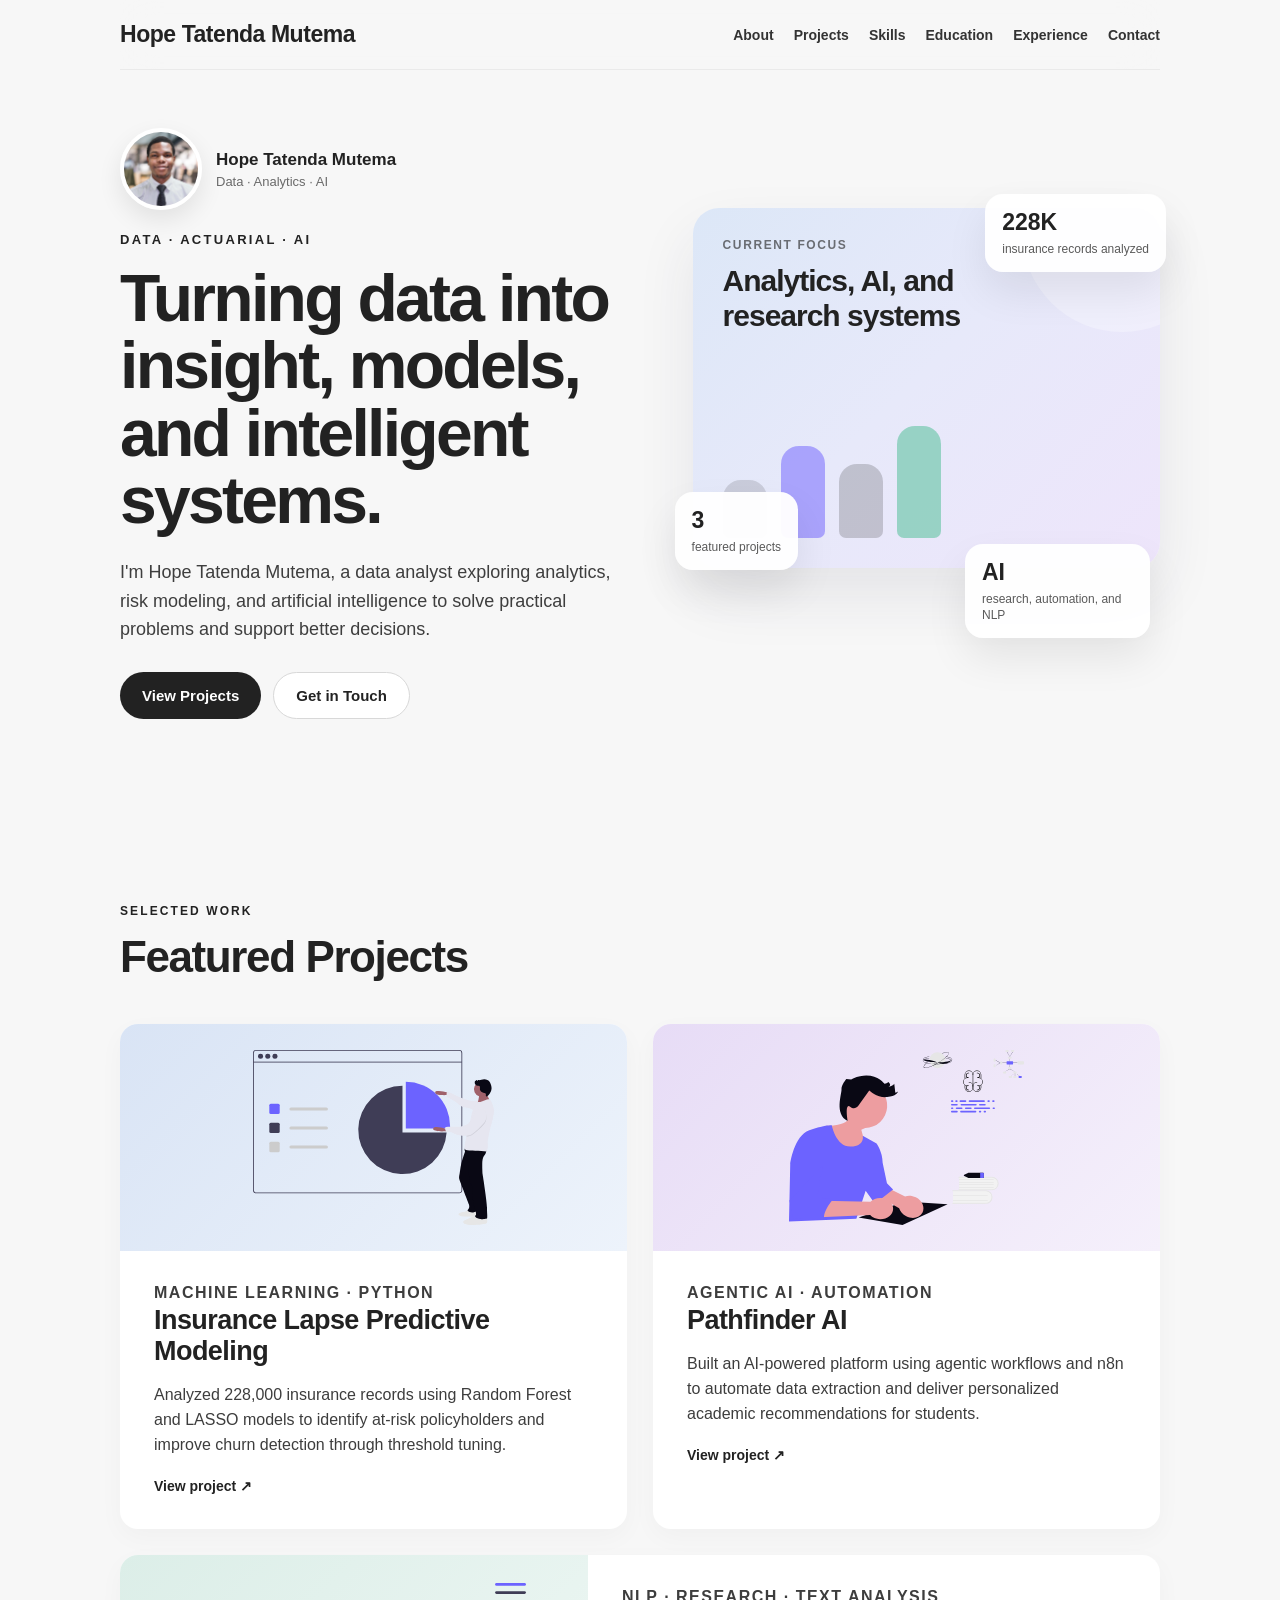
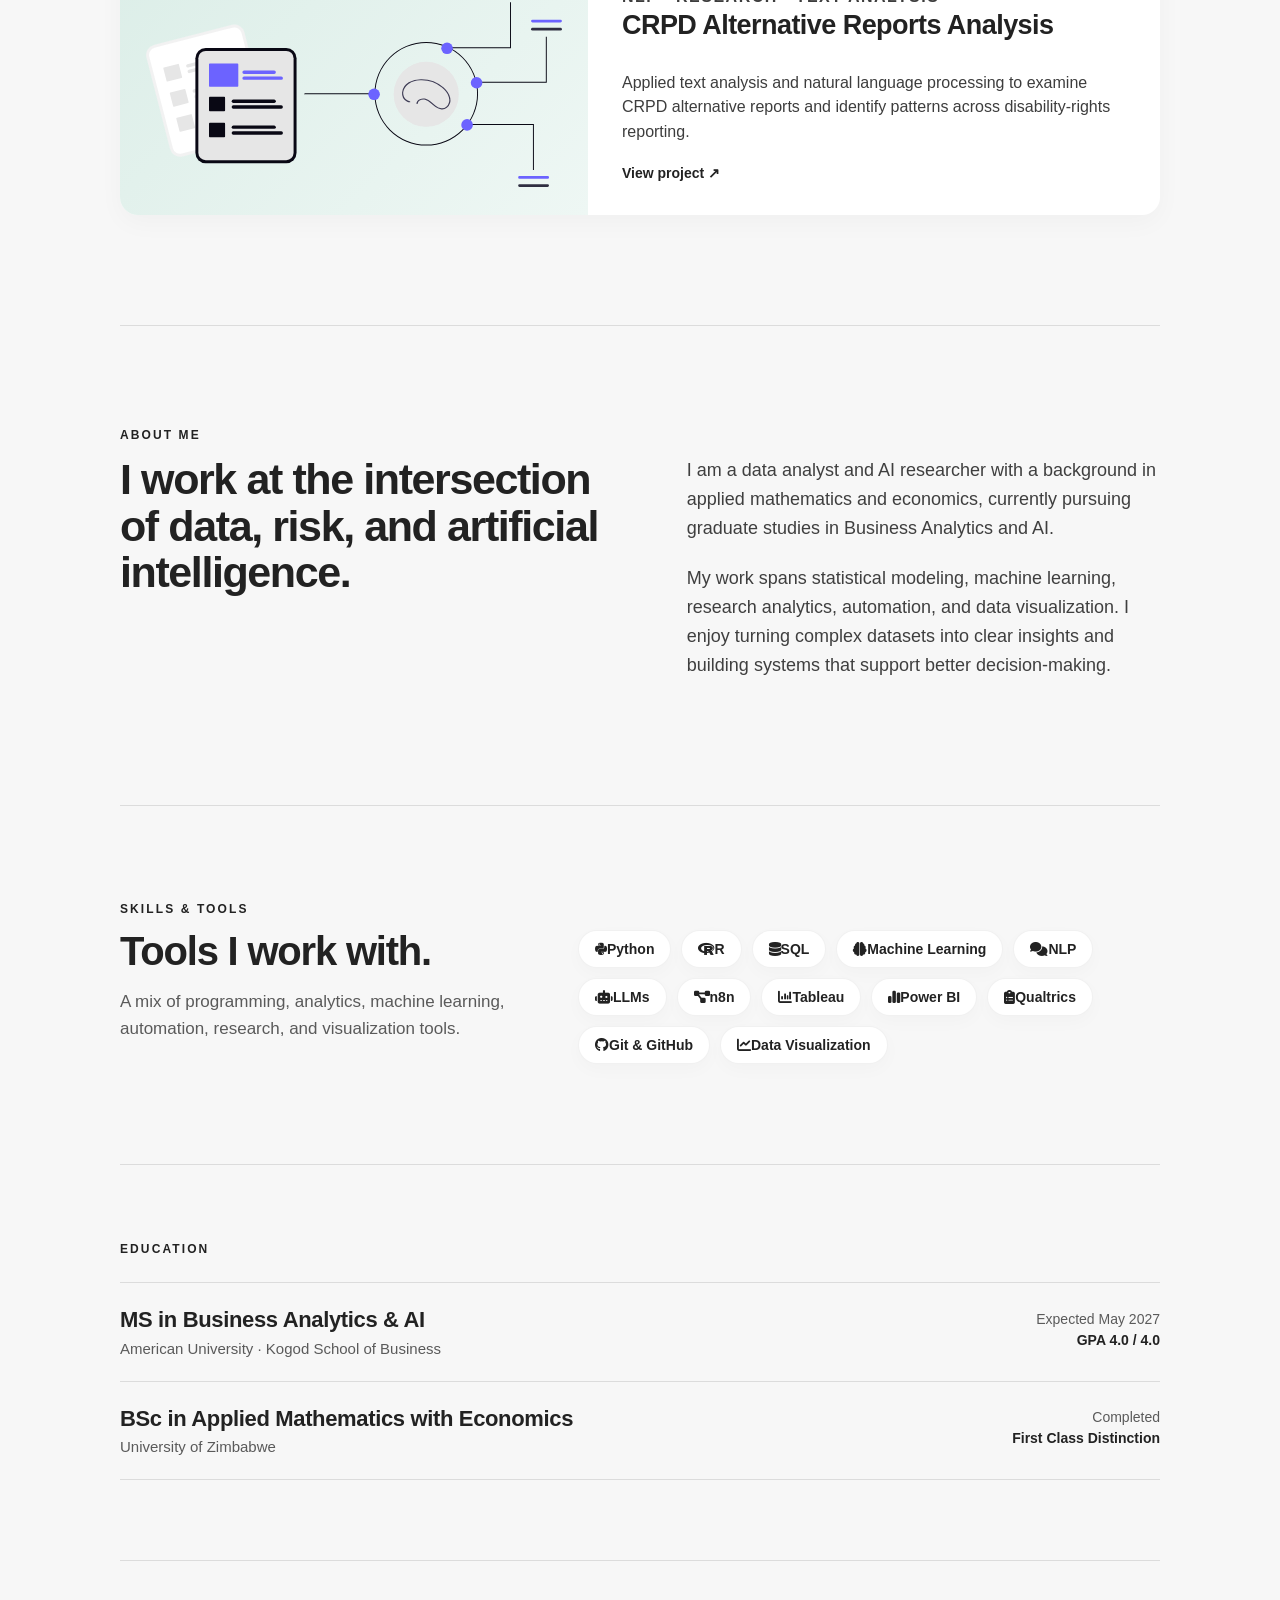
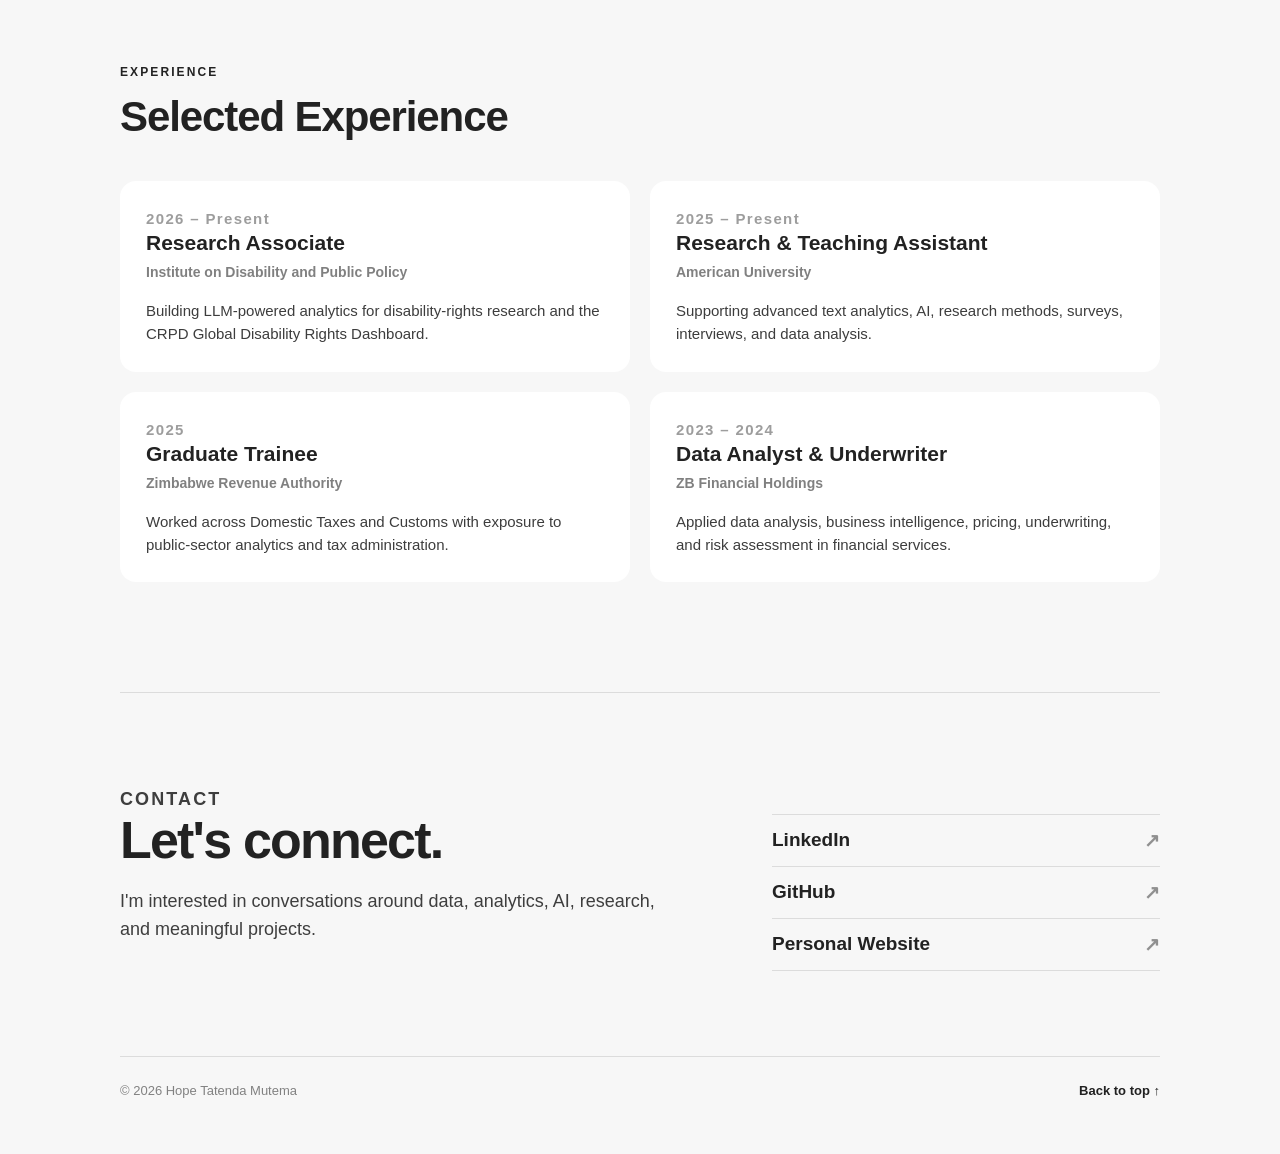
==== commit 3caf7d15: "Enhance index.html with title and icons Updated the title and added favicon and Font Awesome stylesh" ====
--- a/index.html
+++ b/index.html
@@ -4,7 +4,7 @@
 <head>
     <meta charset="UTF-8">
 
-    <title>Hope Tatenda Mutema</title>
+    <title>Hope Tatenda Mutema | Data, Analytics & AI</title>
 
     <meta
         name="viewport"
@@ -16,7 +16,21 @@
         content="Portfolio of Hope Tatenda Mutema — data analytics, artificial intelligence, machine learning, research, and risk modeling."
     >
 
-    <link rel="stylesheet" href="style.css">
+    <link
+        rel="icon"
+        type="image/jpeg"
+        href="images/favicon.JPG"
+    >
+
+    <link
+        rel="stylesheet"
+        href="https://cdnjs.cloudflare.com/ajax/libs/font-awesome/6.5.2/css/all.min.css"
+    >
+
+    <link
+        rel="stylesheet"
+        href="style.css"
+    >
 </head>
 
 
@@ -117,7 +131,6 @@
 
             <div class="hero-visual">
 
-
                 <div class="hero-card main-card">
 
                     <div>
@@ -371,14 +384,12 @@
             ABOUT ME
         </p>
 
-
         <div class="about-grid">
 
             <h2>
                 I work at the intersection of
                 data, risk, and artificial intelligence.
             </h2>
-
 
             <div class="about-text">
 
@@ -429,18 +440,65 @@
 
             <div class="skill-tags">
 
-                <span>Python</span>
-                <span>R</span>
-                <span>SQL</span>
-                <span>Machine Learning</span>
-                <span>NLP</span>
-                <span>LLMs</span>
-                <span>n8n</span>
-                <span>Tableau</span>
-                <span>Power BI</span>
-                <span>Qualtrics</span>
-                <span>Git & GitHub</span>
-                <span>Data Visualization</span>
+                <span>
+                    <i class="fa-brands fa-python"></i>
+                    Python
+                </span>
+
+                <span>
+                    <i class="fa-brands fa-r-project"></i>
+                    R
+                </span>
+
+                <span>
+                    <i class="fa-solid fa-database"></i>
+                    SQL
+                </span>
+
+                <span>
+                    <i class="fa-solid fa-brain"></i>
+                    Machine Learning
+                </span>
+
+                <span>
+                    <i class="fa-solid fa-comments"></i>
+                    NLP
+                </span>
+
+                <span>
+                    <i class="fa-solid fa-robot"></i>
+                    LLMs
+                </span>
+
+                <span>
+                    <i class="fa-solid fa-diagram-project"></i>
+                    n8n
+                </span>
+
+                <span>
+                    <i class="fa-solid fa-chart-column"></i>
+                    Tableau
+                </span>
+
+                <span>
+                    <i class="fa-solid fa-chart-simple"></i>
+                    Power BI
+                </span>
+
+                <span>
+                    <i class="fa-solid fa-clipboard-list"></i>
+                    Qualtrics
+                </span>
+
+                <span>
+                    <i class="fa-brands fa-github"></i>
+                    Git & GitHub
+                </span>
+
+                <span>
+                    <i class="fa-solid fa-chart-line"></i>
+                    Data Visualization
+                </span>
 
             </div>
 
@@ -706,6 +764,8 @@
 
 
 
+    <!-- FOOTER -->
+
     <footer>
 
         <p>
--- a/style.css
+++ b/style.css
@@ -4,7 +4,7 @@
 
 html {
     scroll-behavior: smooth;
-    scroll-padding-top: 110px;
+    scroll-padding-top: 105px;
 }
 
 body {
@@ -18,9 +18,13 @@
 
     max-width: 1100px;
     margin: 0 auto;
-    padding: 0 30px 40px;
+    padding: 0 30px 36px;
+
     background-color: #f7f7f7;
     color: #222;
+
+    -webkit-font-smoothing: antialiased;
+    text-rendering: optimizeLegibility;
 }
 
 
@@ -30,45 +34,62 @@
     position: sticky;
     top: 0;
     z-index: 100;
+
     display: flex;
     justify-content: space-between;
     align-items: center;
-    padding: 24px 0;
-    background: rgba(247, 247, 247, 0.88);
+
+    padding: 21px 0;
+
+    background: rgba(247, 247, 247, 0.90);
+
     backdrop-filter: blur(18px);
     -webkit-backdrop-filter: blur(18px);
-    border-bottom: 1px solid rgba(0, 0, 0, 0.06);
+
+    border-bottom: 1px solid rgba(0, 0, 0, 0.055);
 }
 
 .brand {
     color: #222;
     text-decoration: none;
-    font-size: 25px;
+
+    font-size: 23px;
     font-weight: 750;
-    letter-spacing: -0.5px;
+
+    letter-spacing: -0.45px;
 }
 
 .nav-links {
     display: flex;
-    gap: 22px;
+    gap: 20px;
 }
 
 .nav-links a {
     position: relative;
-    color: #222;
+
+    color: #333;
     text-decoration: none;
-    font-size: 15px;
+
+    font-size: 14px;
+    font-weight: 550;
 }
 
 .nav-links a::after {
     content: "";
+
     position: absolute;
+
     left: 0;
     bottom: -7px;
+
     width: 0;
     height: 2px;
+
+    border-radius: 999px;
+
     background-color: #222;
-    transition: width 0.25s ease;
+
+    transition: width 0.22s ease;
 }
 
 .nav-links a:hover::after {
@@ -79,13 +100,17 @@
 /* HERO */
 
 .hero {
-    padding: 80px 0 125px;
+    padding: 58px 0 95px;
 }
 
 .hero-grid {
     display: grid;
-    grid-template-columns: 1.05fr 0.95fr;
-    gap: 65px;
+
+    grid-template-columns:
+        1.05fr 0.95fr;
+
+    gap: 56px;
+
     align-items: center;
 }
 
@@ -98,57 +123,79 @@
 
 .hero-profile {
     display: flex;
+
     align-items: center;
-    gap: 16px;
-    margin-bottom: 32px;
+
+    gap: 14px;
+
+    margin-bottom: 22px;
 }
 
 .hero-profile img {
-    width: 96px;
-    height: 96px;
+    width: 82px;
+    height: 82px;
+
     object-fit: cover;
     object-position: center;
+
     border-radius: 50%;
-    border: 4px solid #ffffff;
-    box-shadow: 0 12px 28px rgba(0, 0, 0, 0.10);
+
+    border: 4px solid #fff;
+
+    box-shadow:
+        0 10px 24px rgba(0, 0, 0, 0.09);
+
     display: block;
 }
 
 .profile-name {
+    margin: 0 0 4px;
+
+    font-size: 17px;
+    font-weight: 750;
+}
+
+.profile-role {
+    margin: 0;
+
+    font-size: 13px;
+
+    color: #6a6a6a;
+}
+
+
+/* HERO TEXT */
+
+.hero-label {
+    margin: 0 0 18px;
+
+    font-size: 13px;
+    font-weight: 750;
+
+    letter-spacing: 2.3px;
+}
+
+.hero h1 {
+    margin: 0 0 24px;
+
+    font-size:
+        clamp(50px, 5.4vw, 66px);
+
+    line-height: 1.02;
+
+    letter-spacing: -2.7px;
+}
+
+.hero-description {
+    max-width: 620px;
+
+    margin: 0 0 28px;
+
     font-size: 18px;
-    font-weight: 750;
-    margin: 0 0 5px;
-}
-
-.profile-role {
-    font-size: 14px;
-    margin: 0;
-    color: #666;
-}
-
-
-/* HERO TEXT */
-
-.hero-label {
-    font-size: 14px;
-    letter-spacing: 2.4px;
-    font-weight: 750;
-    margin: 0 0 28px;
-}
-
-.hero h1 {
-    font-size: clamp(56px, 6vw, 74px);
-    line-height: 1.02;
-    letter-spacing: -3px;
-    margin: 0 0 30px;
-}
-
-.hero-description {
-    font-size: 21px;
-    line-height: 1.55;
-    max-width: 640px;
-    margin: 0 0 36px;
-    color: #333;
+
+    line-height: 1.58;
+
+    color: #3e3e3e;
 }
 
 
@@ -156,19 +203,27 @@
 
 .hero-links {
     display: flex;
-    gap: 14px;
+
+    gap: 12px;
+
     flex-wrap: wrap;
 }
 
 .hero-button {
     display: inline-flex;
+
     align-items: center;
     justify-content: center;
-    padding: 15px 24px;
+
+    padding: 14px 22px;
+
     border-radius: 999px;
+
     text-decoration: none;
-    font-size: 16px;
+
+    font-size: 15px;
     font-weight: 700;
+
     transition:
         transform 0.2s ease,
         background-color 0.2s ease,
@@ -176,26 +231,33 @@
 }
 
 .hero-button:hover {
-    transform: translateY(-2px);
+    transform:
+        translateY(-2px);
 }
 
 .primary-button {
+    color: #fff;
+
     background-color: #222;
-    color: #fff;
 }
 
 .primary-button:hover {
-    box-shadow: 0 10px 24px rgba(0, 0, 0, 0.13);
+    box-shadow:
+        0 10px 22px rgba(0, 0, 0, 0.12);
 }
 
 .secondary-button {
     color: #222;
-    background-color: #fff;
-    border: 1px solid #d8d8d8;
+
+    background: #fff;
+
+    border:
+        1px solid #d8d8d8;
 }
 
 .secondary-button:hover {
-    background-color: #f0f0f0;
+    background:
+        #f0f0f0;
 }
 
 
@@ -203,96 +265,143 @@
 
 .hero-visual {
     position: relative;
-    min-height: 500px;
+
+    min-height: 430px;
 }
 
 .main-card {
     position: relative;
-    min-height: 420px;
-    padding: 34px;
+
+    min-height: 360px;
+
+    padding: 30px;
+
     overflow: hidden;
-    border-radius: 30px;
+
+    border-radius: 26px;
+
     background:
         linear-gradient(
             135deg,
             #dce7f7 0%,
-            #e6e9fa 48%,
+            #e7e9fa 48%,
             #eee5fb 100%
         );
-    box-shadow: 0 30px 65px rgba(43, 48, 76, 0.10);
+
+    box-shadow:
+        0 28px 60px rgba(43, 48, 76, 0.09);
+
     display: flex;
+
     flex-direction: column;
+
     justify-content: space-between;
 }
 
 .main-card::before {
     content: "";
+
     position: absolute;
-    width: 220px;
-    height: 220px;
+
+    width: 200px;
+    height: 200px;
+
     border-radius: 50%;
-    top: -80px;
-    right: -70px;
-    background: rgba(255, 255, 255, 0.30);
+
+    top: -76px;
+    right: -62px;
+
+    background:
+        rgba(255, 255, 255, 0.28);
 }
 
 .mini-label {
     position: relative;
+
     z-index: 1;
-    font-size: 13px;
-    letter-spacing: 1.7px;
+
+    margin: 0 0 12px;
+
+    font-size: 12px;
+
     font-weight: 750;
-    margin: 0 0 14px;
-    opacity: 0.65;
+
+    letter-spacing: 1.6px;
+
+    opacity: 0.62;
 }
 
 .main-card h3 {
     position: relative;
+
     z-index: 1;
-    font-size: 35px;
+
+    max-width: 300px;
+
+    margin: 0;
+
+    font-size: 30px;
+
     line-height: 1.15;
+
     letter-spacing: -1px;
-    margin: 0;
-    max-width: 330px;
 }
 
 .hero-chart {
     display: flex;
+
     align-items: flex-end;
-    gap: 16px;
-    height: 150px;
-    margin-top: 30px;
+
+    gap: 14px;
+
+    height: 125px;
+
+    margin-top: 24px;
 }
 
 .hero-chart span {
     display: block;
-    width: 52px;
-    border-radius: 20px 20px 8px 8px;
-    transition: transform 0.3s ease;
+
+    width: 44px;
+
+    border-radius:
+        18px 18px 7px 7px;
+
+    transition:
+        transform 0.3s ease;
 }
 
 .main-card:hover .hero-chart span {
-    transform: translateY(-5px);
+    transform:
+        translateY(-4px);
 }
 
 .hero-chart span:nth-child(1) {
-    height: 70px;
-    background-color: rgba(34, 34, 34, 0.15);
+    height: 58px;
+
+    background-color:
+        rgba(34, 34, 34, 0.14);
 }
 
 .hero-chart span:nth-child(2) {
-    height: 110px;
-    background-color: rgba(113, 101, 255, 0.55);
+    height: 92px;
+
+    background-color:
+        rgba(113, 101, 255, 0.52);
 }
 
 .hero-chart span:nth-child(3) {
-    height: 88px;
-    background-color: rgba(34, 34, 34, 0.22);
+    height: 74px;
+
+    background-color:
+        rgba(34, 34, 34, 0.20);
 }
 
 .hero-chart span:nth-child(4) {
-    height: 138px;
-    background-color: rgba(102, 197, 165, 0.65);
+    height: 112px;
+
+    background-color:
+        rgba(102, 197, 165, 0.62);
 }
 
 
@@ -300,130 +409,190 @@
 
 .floating-card {
     position: absolute;
-    max-width: 210px;
-    padding: 18px 20px;
-    border-radius: 20px;
-    background-color: rgba(255, 255, 255, 0.96);
-    box-shadow: 0 22px 46px rgba(0, 0, 0, 0.09);
+
+    max-width: 185px;
+
+    padding: 15px 17px;
+
+    border-radius: 18px;
+
+    background:
+        rgba(255, 255, 255, 0.96);
+
+    box-shadow:
+        0 20px 42px rgba(0, 0, 0, 0.08);
+
     transition:
-        transform 0.25s ease,
-        box-shadow 0.25s ease;
+        transform 0.22s ease,
+        box-shadow 0.22s ease;
 }
 
 .floating-card:hover {
-    transform: translateY(-5px);
-    box-shadow: 0 28px 55px rgba(0, 0, 0, 0.12);
+    transform:
+        translateY(-4px);
+
+    box-shadow:
+        0 26px 48px rgba(0, 0, 0, 0.10);
 }
 
 .floating-card-one {
-    top: -20px;
-    right: -12px;
+    top: -14px;
+    right: -6px;
 }
 
 .floating-card-two {
-    bottom: 82px;
-    left: -26px;
+    bottom: 68px;
+    left: -18px;
 }
 
 .floating-card-three {
-    bottom: 4px;
-    right: 16px;
+    bottom: 0;
+    right: 10px;
 }
 
 .floating-number {
-    font-size: 27px;
+    margin: 0 0 5px;
+
+    font-size: 23px;
     font-weight: 750;
-    margin: 0 0 6px;
 }
 
 .floating-text {
-    font-size: 14px;
-    line-height: 1.4;
     margin: 0;
-    color: #555;
-}
-
-
-/* GENERAL LABEL */
+
+    font-size: 12px;
+
+    line-height: 1.35;
+
+    color: #5a5a5a;
+}
+
+
+/* SECTION LABELS */
 
 .section-label {
-    font-size: 13px;
-    letter-spacing: 2.2px;
+    margin-bottom: 14px;
+
+    font-size: 12px;
+
     font-weight: 750;
-    margin-bottom: 15px;
+
+    letter-spacing: 2.1px;
 }
 
 
 /* PROJECTS */
 
 .projects {
-    padding: 90px 0 130px;
+    padding: 78px 0 110px;
 }
 
 .projects h2 {
-    font-size: 48px;
-    letter-spacing: -1.5px;
-    margin: 0 0 48px;
+    margin: 0 0 42px;
+
+    font-size: 44px;
+
+    letter-spacing: -1.4px;
 }
 
 .project-grid {
     display: grid;
-    grid-template-columns: repeat(2, 1fr);
-    gap: 30px;
+
+    grid-template-columns:
+        repeat(2, 1fr);
+
+    gap: 26px;
 }
 
 .project-card {
-    background-color: #fff;
-    border-radius: 20px;
     overflow: hidden;
-    box-shadow: 0 8px 28px rgba(0, 0, 0, 0.035);
+
+    border-radius: 18px;
+
+    background: #fff;
+
+    box-shadow:
+        0 8px 26px rgba(0, 0, 0, 0.03);
+
     transition:
-        transform 0.3s ease,
-        box-shadow 0.3s ease;
+        transform 0.28s ease,
+        box-shadow 0.28s ease;
 }
 
 .project-card:hover {
-    transform: translateY(-8px);
-    box-shadow: 0 22px 46px rgba(0, 0, 0, 0.08);
+    transform:
+        translateY(-6px);
+
+    box-shadow:
+        0 20px 42px rgba(0, 0, 0, 0.07);
 }
 
 .project-card:nth-child(3) {
     grid-column: 1 / -1;
+
     display: grid;
-    grid-template-columns: 0.9fr 1.1fr;
+
+    grid-template-columns:
+        0.9fr 1.1fr;
 }
 
 .project-image {
-    min-height: 230px;
-    padding: 28px;
+    min-height: 215px;
+
+    padding: 26px;
+
     overflow: hidden;
+
     display: flex;
+
     align-items: center;
+
     justify-content: center;
 }
 
 .project-image-one {
-    background: linear-gradient(135deg, #d9e4f5 0%, #edf3fb 100%);
+    background:
+        linear-gradient(
+            135deg,
+            #d9e4f5 0%,
+            #edf3fb 100%
+        );
 }
 
 .project-image-two {
-    background: linear-gradient(135deg, #e7dcf6 0%, #f5f0fb 100%);
+    background:
+        linear-gradient(
+            135deg,
+            #e7dcf6 0%,
+            #f5f0fb 100%
+        );
 }
 
 .project-image-three {
-    background: linear-gradient(135deg, #dceee8 0%, #eef7f4 100%);
+    background:
+        linear-gradient(
+            135deg,
+            #dceee8 0%,
+            #eef7f4 100%
+        );
 }
 
 .project-image img {
     width: 100%;
-    height: 190px;
+
+    height: 175px;
+
     object-fit: contain;
+
     display: block;
-    transition: transform 0.35s ease;
+
+    transition:
+        transform 0.32s ease;
 }
 
 .project-card:hover .project-image img {
-    transform: scale(1.045);
+    transform:
+        scale(1.04);
 }
 
 .project-card:nth-child(3) .project-image {
@@ -431,60 +600,82 @@
 }
 
 .project-card:nth-child(3) .project-image img {
-    height: 220px;
-    max-width: 480px;
+    height: 205px;
+
+    max-width: 450px;
 }
 
 .project-content {
-    padding: 34px 38px 38px;
+    padding:
+        30px 34px 34px;
 }
 
 .project-card:nth-child(3) .project-content {
     display: flex;
+
     flex-direction: column;
+
     justify-content: center;
 }
 
 .project-type {
-    font-size: 12px;
-    letter-spacing: 1.6px;
+    margin: 0 0 14px;
+
+    font-size: 11px;
+
     font-weight: 750;
-    margin: 0 0 16px;
+
+    letter-spacing: 1.5px;
 }
 
 .project-card h3 {
-    font-size: 29px;
+    margin: 0 0 14px;
+
+    font-size: 27px;
+
     line-height: 1.15;
-    letter-spacing: -0.6px;
-    margin: 0 0 16px;
+
+    letter-spacing: -0.55px;
 }
 
 .project-card h3 a {
     color: #222;
+
     text-decoration: none;
 }
 
 .project-card p {
-    font-size: 17px;
+    margin-bottom: 0;
+
+    font-size: 16px;
+
     line-height: 1.55;
-    margin-bottom: 0;
-    color: #333;
+
+    color: #3d3d3d;
 }
 
 .project-link {
     display: inline-block;
-    margin-top: 24px;
+
+    margin-top: 20px;
+
     color: #222;
+
     text-decoration: none;
-    font-size: 15px;
+
+    font-size: 14px;
+
     font-weight: 700;
+
     transition:
         transform 0.2s ease,
         opacity 0.2s ease;
 }
 
 .project-link:hover {
-    transform: translateX(4px);
+    transform:
+        translateX(3px);
+
     opacity: 0.65;
 }
 
@@ -492,260 +683,365 @@
 /* ABOUT */
 
 .about {
-    padding: 110px 0 130px;
-    border-top: 1px solid #dcdcdc;
+    padding:
+        90px 0 105px;
+
+    border-top:
+        1px solid #dcdcdc;
 }
 
 .about-grid {
     display: grid;
-    grid-template-columns: 1.1fr 1fr;
-    gap: 80px;
+
+    grid-template-columns:
+        1.05fr 1fr;
+
+    gap: 70px;
+
     align-items: start;
 }
 
 .about h2 {
-    font-size: 48px;
+    margin: 0;
+
+    font-size: 43px;
+
     line-height: 1.08;
-    letter-spacing: -1.5px;
-    margin: 0;
+
+    letter-spacing: -1.4px;
 }
 
 .about-text p {
-    font-size: 19px;
-    line-height: 1.65;
     margin-top: 0;
-    margin-bottom: 24px;
-    color: #333;
+
+    margin-bottom: 20px;
+
+    font-size: 18px;
+
+    line-height: 1.62;
+
+    color: #3f3f3f;
 }
 
 
 /* SKILLS */
 
 .skills {
-    padding: 100px 0 120px;
-    border-top: 1px solid #dcdcdc;
+    padding:
+        84px 0 100px;
+
+    border-top:
+        1px solid #dcdcdc;
 }
 
 .skills-grid {
     display: grid;
-    grid-template-columns: 0.8fr 1.2fr;
-    gap: 80px;
+
+    grid-template-columns:
+        0.8fr 1.2fr;
+
+    gap: 70px;
+
     align-items: start;
 }
 
 .skills h2 {
-    font-size: 44px;
+    margin: 0 0 16px;
+
+    font-size: 40px;
+
     line-height: 1.08;
-    letter-spacing: -1.3px;
-    margin: 0 0 18px;
+
+    letter-spacing: -1.2px;
 }
 
 .skills-intro {
-    font-size: 18px;
-    line-height: 1.6;
-    color: #555;
+    max-width: 390px;
+
     margin: 0;
-    max-width: 390px;
+
+    font-size: 17px;
+
+    line-height: 1.58;
+
+    color: #5a5a5a;
 }
 
 .skill-tags {
     display: flex;
+
     flex-wrap: wrap;
-    gap: 12px;
+
+    gap: 10px;
 }
 
 .skill-tags span {
     display: inline-flex;
+
     align-items: center;
-    padding: 12px 18px;
+
+    padding: 10px 16px;
+
+    border:
+        1px solid rgba(0, 0, 0, 0.055);
+
     border-radius: 999px;
-    background: #ffffff;
-    border: 1px solid rgba(0, 0, 0, 0.06);
+
+    background: #fff;
+
+    box-shadow:
+        0 6px 18px rgba(0, 0, 0, 0.022);
+
+    font-size: 14px;
+
+    font-weight: 650;
+}
+
+
+/* EDUCATION */
+
+.education {
+    padding:
+        65px 0 80px;
+
+    border-top:
+        1px solid #dcdcdc;
+}
+
+.education-list {
+    margin-top: 26px;
+
+    border-top:
+        1px solid #dcdcdc;
+}
+
+.education-item {
+    display: grid;
+
+    grid-template-columns:
+        1.3fr 0.7fr;
+
+    gap: 50px;
+
+    align-items: center;
+
+    padding: 24px 0;
+
+    border-bottom:
+        1px solid #dcdcdc;
+}
+
+.education-main h3 {
+    margin: 0 0 6px;
+
+    font-size: 22px;
+
+    line-height: 1.2;
+
+    letter-spacing: -0.35px;
+}
+
+.education-school {
+    margin: 0;
+
     font-size: 15px;
-    font-weight: 650;
-    box-shadow: 0 7px 20px rgba(0, 0, 0, 0.025);
-}
-
-
-/* EDUCATION */
-
-.education {
-    padding: 100px 0 120px;
-    border-top: 1px solid #dcdcdc;
-}
-
-.education-grid {
-    display: grid;
-    grid-template-columns: repeat(2, 1fr);
-    gap: 24px;
-}
-
-.education-card {
-    background: #ffffff;
-    border-radius: 18px;
-    padding: 32px;
-    min-height: 240px;
-    display: flex;
-    flex-direction: column;
-    justify-content: flex-start;
-    transition:
-        transform 0.25s ease,
-        box-shadow 0.25s ease;
-}
-
-.education-card:hover {
-    transform: translateY(-5px);
-    box-shadow: 0 18px 40px rgba(0, 0, 0, 0.055);
-}
-
-.education-year {
-    font-size: 12px;
-    letter-spacing: 1.5px;
+
+    color: #5a5a5a;
+}
+
+.education-meta {
+    text-align: right;
+}
+
+.education-meta p {
+    margin: 0 0 5px;
+
+    font-size: 14px;
+
+    color: #5a5a5a;
+}
+
+.education-highlight {
     font-weight: 750;
-    opacity: 0.5;
-    margin: 0 0 18px;
-}
-
-.education-card h3 {
-    font-size: 25px;
-    line-height: 1.2;
-    margin: 0 0 10px;
-}
-
-.education-school {
-    font-size: 16px;
-    font-weight: 700;
-    color: #555;
-    margin: 0 0 22px;
-}
-
-.education-note {
-    font-size: 16px;
-    line-height: 1.55;
-    color: #444;
-    margin: 0;
+
+    color: #222 !important;
 }
 
 
 /* EXPERIENCE */
 
 .experience {
-    padding: 110px 0 130px;
-    border-top: 1px solid #dcdcdc;
+    padding:
+        92px 0 110px;
+
+    border-top:
+        1px solid #dcdcdc;
 }
 
 .experience h2 {
-    font-size: 46px;
-    letter-spacing: -1.2px;
-    margin: 0 0 46px;
+    margin: 0 0 40px;
+
+    font-size: 42px;
+
+    letter-spacing: -1.1px;
 }
 
 .experience-grid {
     display: grid;
-    grid-template-columns: repeat(2, 1fr);
-    gap: 24px;
+
+    grid-template-columns:
+        repeat(2, 1fr);
+
+    gap: 20px;
 }
 
 .experience-card {
+    padding: 26px;
+
+    border-radius: 16px;
+
     background-color: #fff;
-    padding: 30px;
-    border-radius: 17px;
+
     transition:
-        transform 0.25s ease,
-        box-shadow 0.25s ease;
+        transform 0.22s ease,
+        box-shadow 0.22s ease;
 }
 
 .experience-card:hover {
-    transform: translateY(-5px);
-    box-shadow: 0 18px 40px rgba(0, 0, 0, 0.055);
+    transform:
+        translateY(-4px);
+
+    box-shadow:
+        0 16px 36px rgba(0, 0, 0, 0.05);
 }
 
 .experience-year {
-    font-size: 12px;
-    letter-spacing: 1.4px;
+    margin: 0 0 15px;
+
+    font-size: 11px;
+
     font-weight: 750;
+
+    letter-spacing: 1.35px;
+
     opacity: 0.5;
-    margin: 0 0 18px;
 }
 
 .experience-card h3 {
-    font-size: 23px;
+    margin: 0 0 7px;
+
+    font-size: 21px;
+
     line-height: 1.2;
-    margin: 0 0 8px;
 }
 
 .experience-org {
-    font-size: 15px !important;
+    margin:
+        0 0 15px !important;
+
+    font-size:
+        14px !important;
+
     font-weight: 700;
+
     opacity: 0.65;
-    margin: 0 0 18px !important;
 }
 
 .experience-card p {
-    font-size: 16px;
+    margin: 0;
+
+    font-size: 15px;
+
     line-height: 1.55;
-    margin: 0;
-    color: #333;
+
+    color: #3d3d3d;
 }
 
 
 /* CONTACT */
 
 .contact {
-    padding: 110px 0 100px;
-    border-top: 1px solid #dcdcdc;
+    padding:
+        92px 0 85px;
+
+    border-top:
+        1px solid #dcdcdc;
 }
 
 .contact-grid {
     display: grid;
-    grid-template-columns: 1.2fr 0.8fr;
-    gap: 80px;
+
+    grid-template-columns:
+        1.2fr 0.8fr;
+
+    gap: 70px;
+
     align-items: start;
 }
 
 .contact h2 {
-    font-size: 58px;
+    margin: 0 0 20px;
+
+    font-size: 52px;
+
     line-height: 1.02;
-    letter-spacing: -2px;
-    margin: 0 0 24px;
+
+    letter-spacing: -1.8px;
 }
 
 .contact p {
-    font-size: 19px;
-    line-height: 1.6;
-    max-width: 600px;
+    max-width: 560px;
+
     margin: 0;
-    color: #333;
+
+    font-size: 18px;
+
+    line-height: 1.58;
+
+    color: #3e3e3e;
 }
 
 .contact-links {
     display: flex;
+
     flex-direction: column;
 }
 
 .contact-links a {
     display: flex;
+
     justify-content: space-between;
+
     align-items: center;
+
+    padding: 14px 0;
+
+    border-bottom:
+        1px solid #dcdcdc;
+
     color: #222;
+
     text-decoration: none;
-    font-size: 21px;
+
+    font-size: 19px;
+
     font-weight: 700;
-    border-bottom: 1px solid #dcdcdc;
-    padding: 16px 0;
-    transition: padding-left 0.2s ease;
+
+    transition:
+        padding-left 0.2s ease;
 }
 
 .contact-links a:first-child {
-    border-top: 1px solid #dcdcdc;
+    border-top:
+        1px solid #dcdcdc;
 }
 
 .contact-links a:hover {
-    padding-left: 8px;
+    padding-left: 7px;
 }
 
 .contact-links span {
-    opacity: 0.5;
+    opacity: 0.48;
 }
 
 
@@ -753,22 +1049,32 @@
 
 footer {
     display: flex;
+
     justify-content: space-between;
+
     align-items: center;
-    border-top: 1px solid #dcdcdc;
-    padding: 30px 0 22px;
+
+    padding: 26px 0 20px;
+
+    border-top:
+        1px solid #dcdcdc;
 }
 
 footer p {
-    font-size: 14px;
+    margin: 0;
+
+    font-size: 13px;
+
     opacity: 0.55;
-    margin: 0;
 }
 
 footer a {
     color: #222;
+
     text-decoration: none;
-    font-size: 14px;
+
+    font-size: 13px;
+
     font-weight: 650;
 }
 
@@ -778,33 +1084,46 @@
 @media (max-width: 900px) {
 
     body {
-        padding: 0 24px 30px;
+        padding:
+            0 24px 30px;
     }
 
     .hero-grid {
-        grid-template-columns: 1fr;
-        gap: 48px;
-    }
-
-    .hero-text {
-        max-width: 760px;
+        grid-template-columns:
+            1fr;
+
+        gap: 44px;
     }
 
     .hero-visual {
-        min-height: 430px;
+        min-height:
+            410px;
     }
 
     .main-card {
-        min-height: 370px;
+        min-height:
+            355px;
     }
 
     .skills-grid {
-        grid-template-columns: 1fr;
-        gap: 36px;
-    }
-
-    .education-grid {
-        grid-template-columns: 1fr;
+        grid-template-columns:
+            1fr;
+
+        gap:
+            32px;
+    }
+
+    .education-item {
+        grid-template-columns:
+            1fr;
+
+        gap:
+            12px;
+    }
+
+    .education-meta {
+        text-align:
+            left;
     }
 
 }
@@ -814,126 +1133,207 @@
 
 @media (max-width: 650px) {
 
+    html {
+        scroll-padding-top:
+            155px;
+    }
+
     body {
-        padding: 0 20px 24px;
+        padding:
+            0 18px 22px;
     }
 
     .site-nav {
-        flex-direction: column;
-        align-items: flex-start;
-        gap: 15px;
+        flex-direction:
+            column;
+
+        align-items:
+            flex-start;
+
+        gap:
+            13px;
+
+        padding:
+            16px 0;
+    }
+
+    .brand {
+        font-size:
+            20px;
     }
 
     .nav-links {
-        width: 100%;
-        flex-wrap: wrap;
-        gap: 12px 18px;
+        width:
+            100%;
+
+        flex-wrap:
+            wrap;
+
+        gap:
+            10px 16px;
+    }
+
+    .nav-links a {
+        font-size:
+            14px;
     }
 
 
     .hero {
-        padding: 55px 0 85px;
+        padding:
+            48px 0 78px;
+    }
+
+    .hero-profile img {
+        width:
+            74px;
+
+        height:
+            74px;
     }
 
     .hero h1 {
-        font-size: 44px;
-        letter-spacing: -1.8px;
-    }
-
-
-    .hero-profile img {
-        width: 78px;
-        height: 78px;
-    }
-
-    .profile-name {
-        font-size: 17px;
+        font-size:
+            42px;
+
+        letter-spacing:
+            -1.7px;
+    }
+
+    .hero-description {
+        font-size:
+            17px;
     }
 
 
     .hero-visual {
-        min-height: auto;
-        display: flex;
-        flex-direction: column;
-        gap: 14px;
+        min-height:
+            auto;
+
+        display:
+            flex;
+
+        flex-direction:
+            column;
+
+        gap:
+            12px;
     }
 
     .main-card {
-        min-height: 310px;
-        padding: 26px;
+        min-height:
+            290px;
+
+        padding:
+            24px;
+    }
+
+    .main-card h3 {
+        font-size:
+            27px;
     }
 
     .floating-card {
-        position: static;
-        max-width: 100%;
+        position:
+            static;
+
+        max-width:
+            100%;
     }
 
 
     .project-grid {
-        grid-template-columns: 1fr;
+        grid-template-columns:
+            1fr;
     }
 
     .project-card:nth-child(3) {
-        grid-column: auto;
-        display: block;
+        grid-column:
+            auto;
+
+        display:
+            block;
+    }
+
+    .project-image {
+        min-height:
+            160px;
+    }
+
+    .project-image img,
+    .project-card:nth-child(3) .project-image img {
+        height:
+            132px;
     }
 
 
     .about-grid {
-        grid-template-columns: 1fr;
-        gap: 32px;
-    }
-
-
-    .skills {
-        padding: 80px 0 90px;
-    }
+        grid-template-columns:
+            1fr;
+
+        gap:
+            28px;
+    }
+
+    .about h2 {
+        font-size:
+            35px;
+    }
+
 
     .skills-grid {
-        grid-template-columns: 1fr;
-        gap: 30px;
+        grid-template-columns:
+            1fr;
+
+        gap:
+            28px;
     }
 
     .skills h2 {
-        font-size: 36px;
-    }
-
-    .skill-tags {
-        gap: 10px;
-    }
-
-    .skill-tags span {
-        padding: 10px 15px;
-        font-size: 14px;
+        font-size:
+            34px;
     }
 
 
     .education {
-        padding: 80px 0 90px;
-    }
-
-    .education-grid {
-        grid-template-columns: 1fr;
-    }
-
-    .education-card {
-        min-height: auto;
-        padding: 26px;
-    }
-
-    .education-card h3 {
-        font-size: 22px;
+        padding:
+            58px 0 68px;
+    }
+
+    .education-item {
+        padding:
+            22px 0;
+    }
+
+    .education-main h3 {
+        font-size:
+            20px;
     }
 
 
     .experience-grid {
-        grid-template-columns: 1fr;
+        grid-template-columns:
+            1fr;
     }
 
 
     .contact-grid {
-        grid-template-columns: 1fr;
-        gap: 45px;
-    }
-
-}
+        grid-template-columns:
+            1fr;
+
+        gap:
+            38px;
+    }
+
+    .contact h2 {
+        font-size:
+            40px;
+    }
+
+
+    footer {
+        gap:
+            18px;
+    }
+
+}
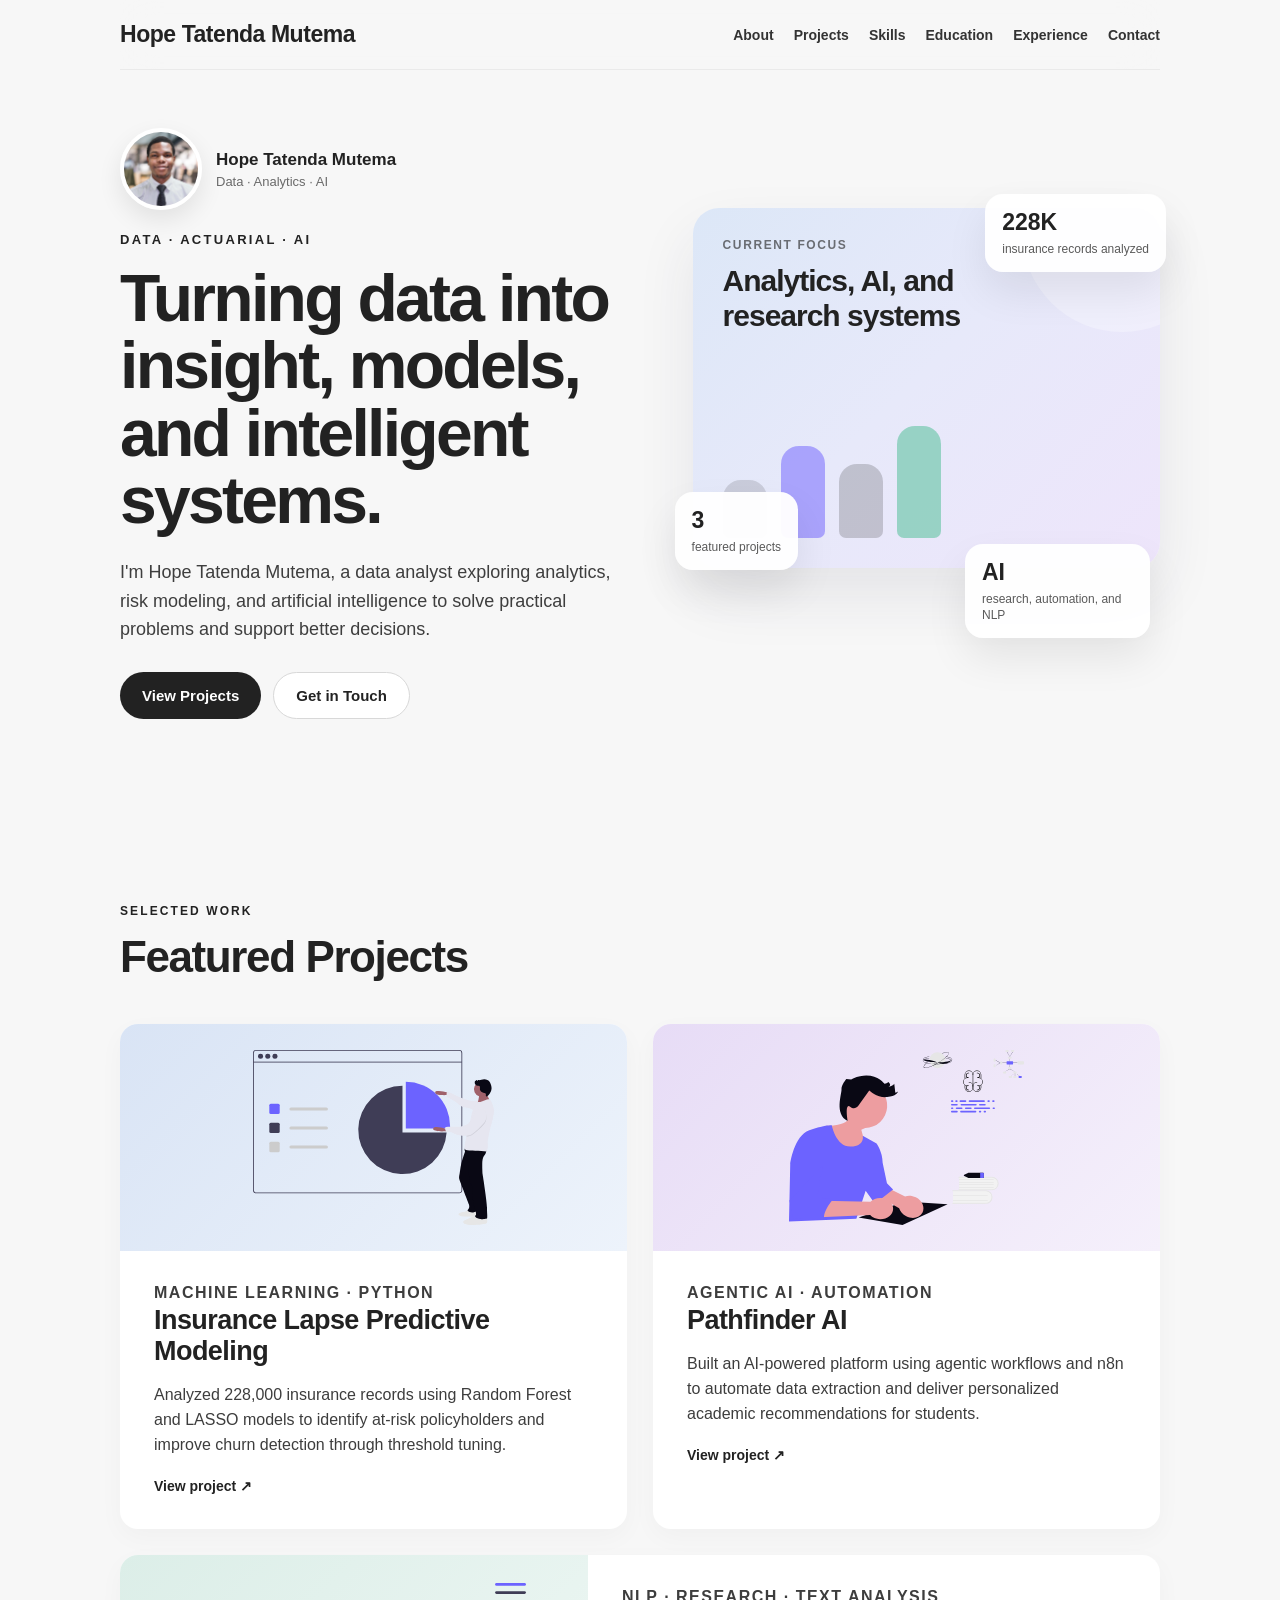
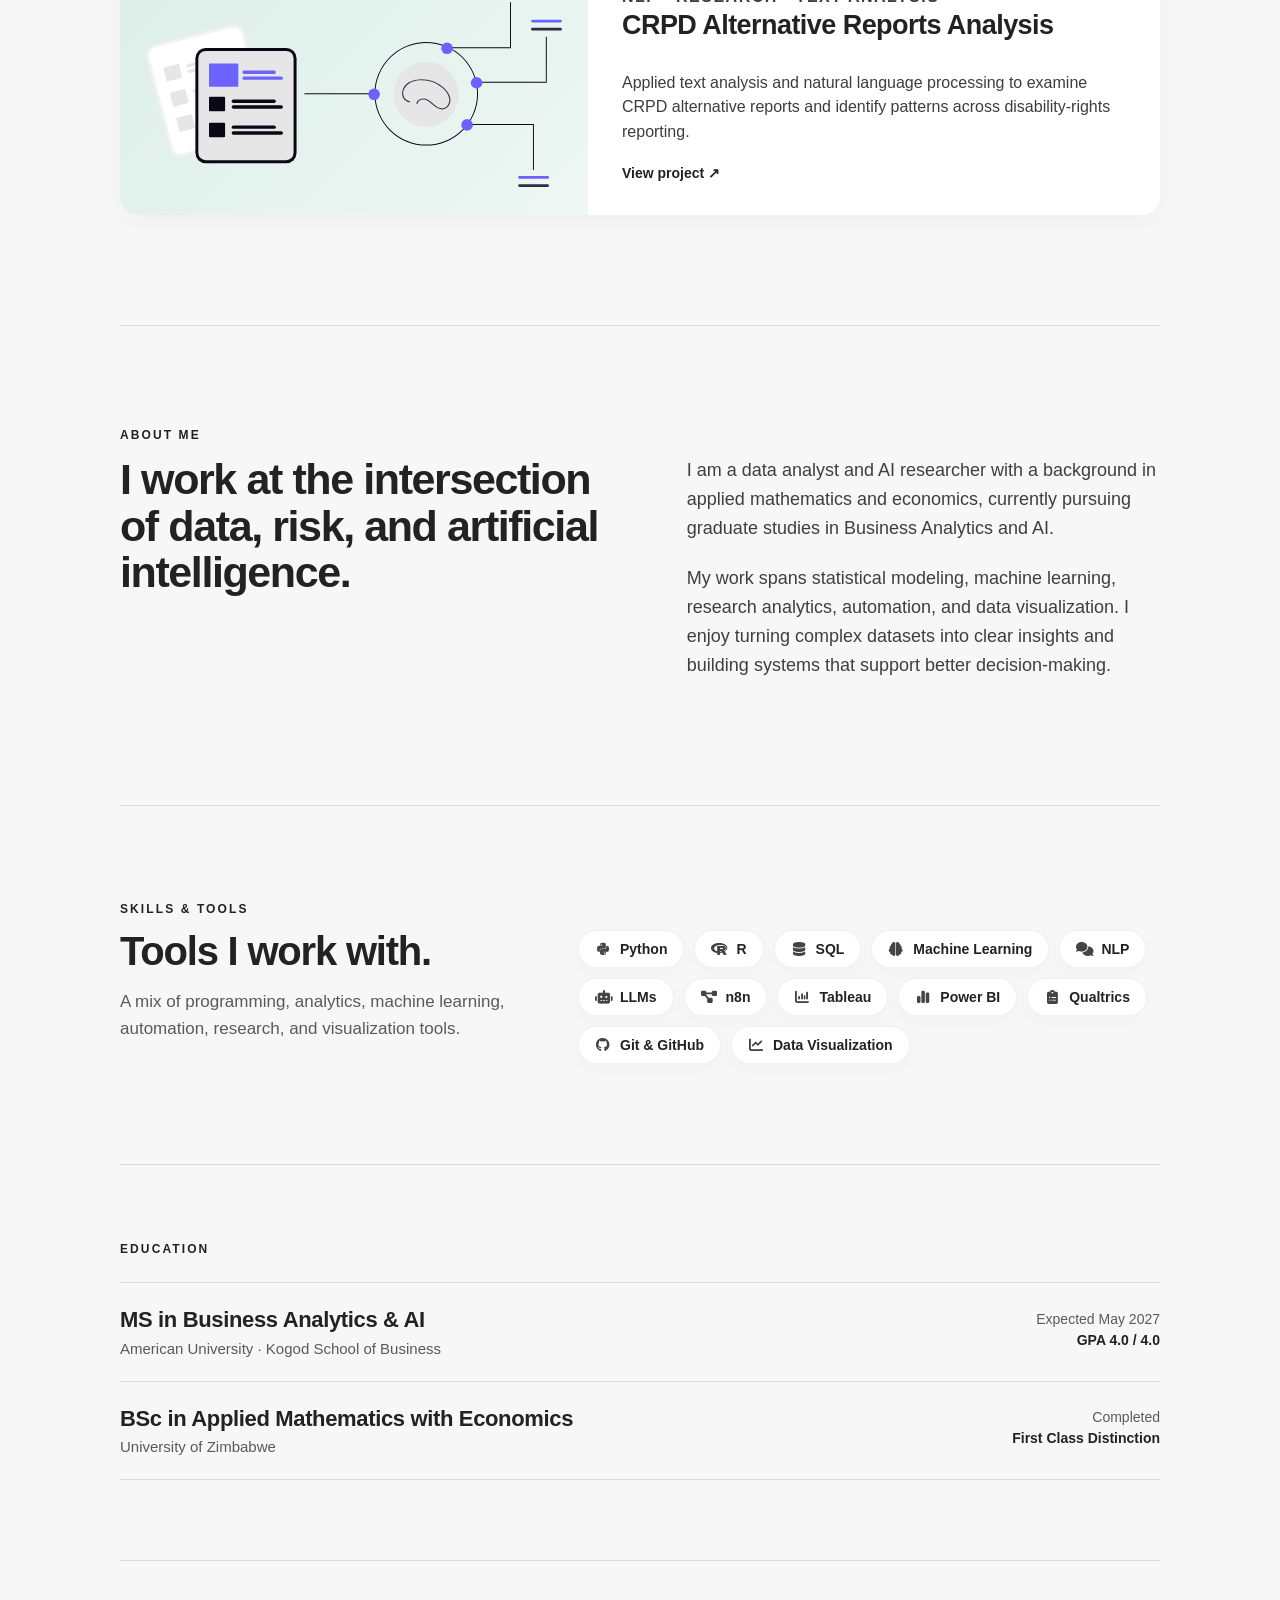
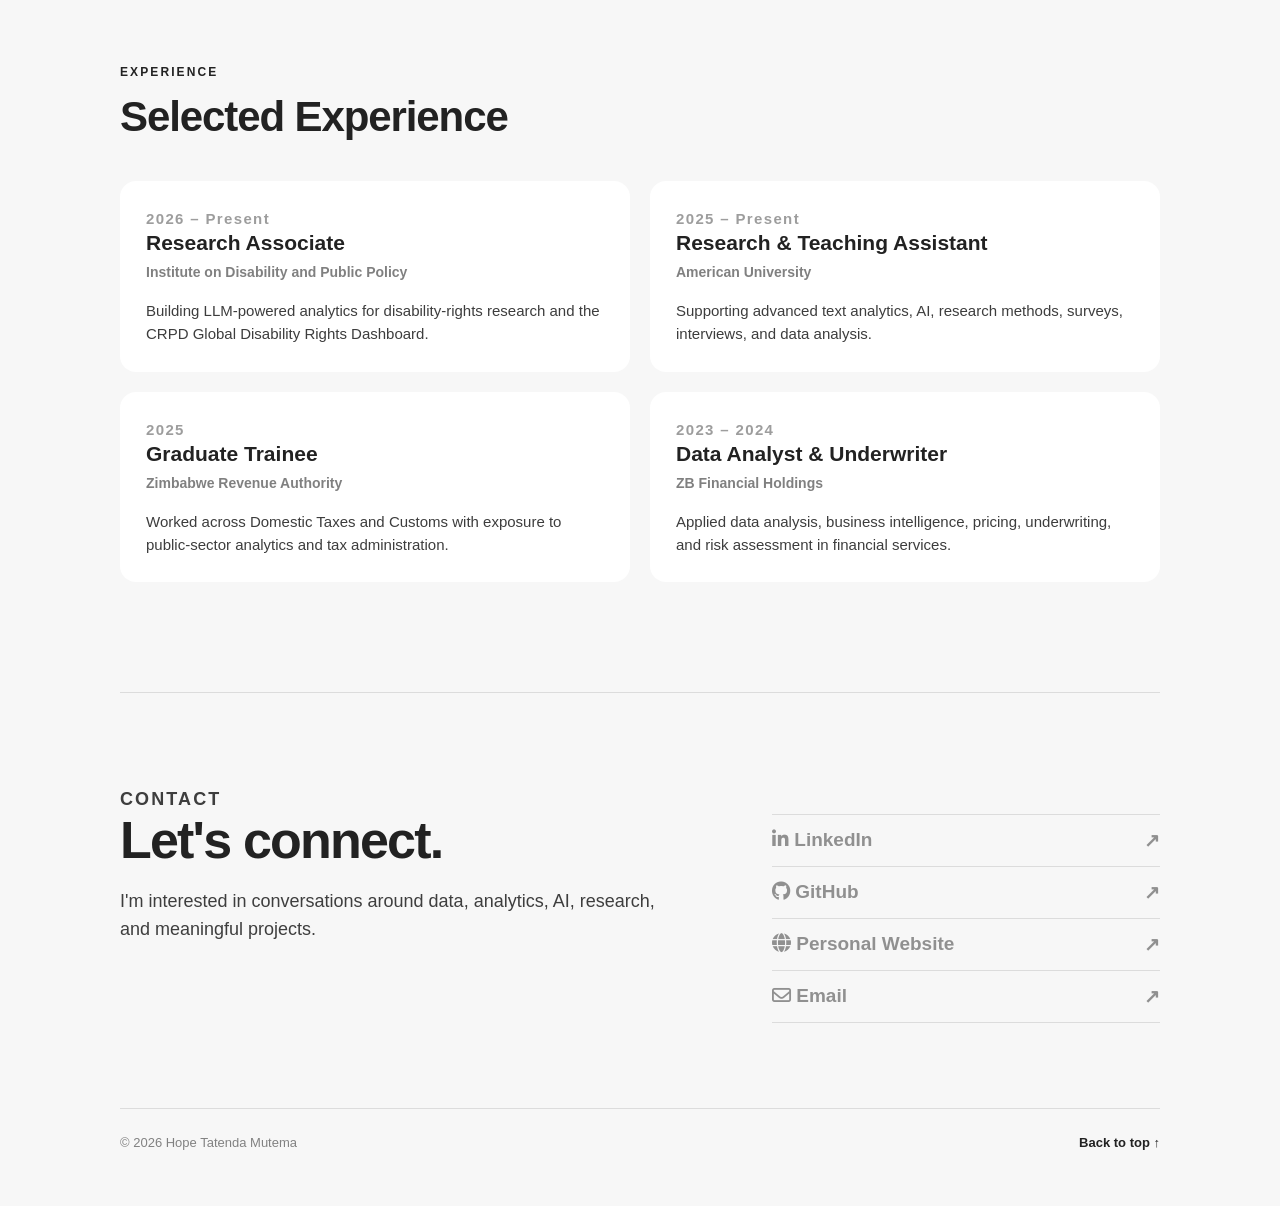
==== commit beea4b51: "Enhance contact section with icons and styling Updated contact links with icons for LinkedIn, GitHub" ====
--- a/index.html
+++ b/index.html
@@ -732,8 +732,12 @@
                     target="_blank"
                     rel="noopener noreferrer"
                 >
-                    LinkedIn
-                    <span>↗</span>
+                    <span class="contact-link-left">
+                        <i class="fa-brands fa-linkedin-in"></i>
+                        LinkedIn
+                    </span>
+
+                    <span class="contact-arrow">↗</span>
                 </a>
 
 
@@ -742,8 +746,12 @@
                     target="_blank"
                     rel="noopener noreferrer"
                 >
-                    GitHub
-                    <span>↗</span>
+                    <span class="contact-link-left">
+                        <i class="fa-brands fa-github"></i>
+                        GitHub
+                    </span>
+
+                    <span class="contact-arrow">↗</span>
                 </a>
 
 
@@ -752,8 +760,24 @@
                     target="_blank"
                     rel="noopener noreferrer"
                 >
-                    Personal Website
-                    <span>↗</span>
+                    <span class="contact-link-left">
+                        <i class="fa-solid fa-globe"></i>
+                        Personal Website
+                    </span>
+
+                    <span class="contact-arrow">↗</span>
+                </a>
+
+
+                <a
+                    href="mailto:contact@hopetatendamutema.com"
+                >
+                    <span class="contact-link-left">
+                        <i class="fa-regular fa-envelope"></i>
+                        Email
+                    </span>
+
+                    <span class="contact-arrow">↗</span>
                 </a>
 
             </div>
--- a/style.css
+++ b/style.css
@@ -105,12 +105,8 @@
 
 .hero-grid {
     display: grid;
-
-    grid-template-columns:
-        1.05fr 0.95fr;
-
+    grid-template-columns: 1.05fr 0.95fr;
     gap: 56px;
-
     align-items: center;
 }
 
@@ -123,11 +119,8 @@
 
 .hero-profile {
     display: flex;
-
     align-items: center;
-
     gap: 14px;
-
     margin-bottom: 22px;
 }
 
@@ -150,16 +143,13 @@
 
 .profile-name {
     margin: 0 0 4px;
-
     font-size: 17px;
     font-weight: 750;
 }
 
 .profile-role {
     margin: 0;
-
     font-size: 13px;
-
     color: #6a6a6a;
 }
 
@@ -168,10 +158,8 @@
 
 .hero-label {
     margin: 0 0 18px;
-
     font-size: 13px;
     font-weight: 750;
-
     letter-spacing: 2.3px;
 }
 
@@ -182,17 +170,14 @@
         clamp(50px, 5.4vw, 66px);
 
     line-height: 1.02;
-
     letter-spacing: -2.7px;
 }
 
 .hero-description {
     max-width: 620px;
-
     margin: 0 0 28px;
 
     font-size: 18px;
-
     line-height: 1.58;
 
     color: #3e3e3e;
@@ -203,15 +188,12 @@
 
 .hero-links {
     display: flex;
-
     gap: 12px;
-
     flex-wrap: wrap;
 }
 
 .hero-button {
     display: inline-flex;
-
     align-items: center;
     justify-content: center;
 
@@ -231,13 +213,11 @@
 }
 
 .hero-button:hover {
-    transform:
-        translateY(-2px);
+    transform: translateY(-2px);
 }
 
 .primary-button {
     color: #fff;
-
     background-color: #222;
 }
 
@@ -248,7 +228,6 @@
 
 .secondary-button {
     color: #222;
-
     background: #fff;
 
     border:
@@ -265,7 +244,6 @@
 
 .hero-visual {
     position: relative;
-
     min-height: 430px;
 }
 
@@ -292,9 +270,7 @@
         0 28px 60px rgba(43, 48, 76, 0.09);
 
     display: flex;
-
     flex-direction: column;
-
     justify-content: space-between;
 }
 
@@ -317,13 +293,11 @@
 
 .mini-label {
     position: relative;
-
     z-index: 1;
 
     margin: 0 0 12px;
 
     font-size: 12px;
-
     font-weight: 750;
 
     letter-spacing: 1.6px;
@@ -333,7 +307,6 @@
 
 .main-card h3 {
     position: relative;
-
     z-index: 1;
 
     max-width: 300px;
@@ -341,7 +314,6 @@
     margin: 0;
 
     font-size: 30px;
-
     line-height: 1.15;
 
     letter-spacing: -1px;
@@ -349,7 +321,6 @@
 
 .hero-chart {
     display: flex;
-
     align-items: flex-end;
 
     gap: 14px;
@@ -452,18 +423,14 @@
 
 .floating-number {
     margin: 0 0 5px;
-
     font-size: 23px;
     font-weight: 750;
 }
 
 .floating-text {
     margin: 0;
-
     font-size: 12px;
-
     line-height: 1.35;
-
     color: #5a5a5a;
 }
 
@@ -474,7 +441,6 @@
     margin-bottom: 14px;
 
     font-size: 12px;
-
     font-weight: 750;
 
     letter-spacing: 2.1px;
@@ -622,7 +588,6 @@
     margin: 0 0 14px;
 
     font-size: 11px;
-
     font-weight: 750;
 
     letter-spacing: 1.5px;
@@ -632,7 +597,6 @@
     margin: 0 0 14px;
 
     font-size: 27px;
-
     line-height: 1.15;
 
     letter-spacing: -0.55px;
@@ -640,7 +604,6 @@
 
 .project-card h3 a {
     color: #222;
-
     text-decoration: none;
 }
 
@@ -648,7 +611,6 @@
     margin-bottom: 0;
 
     font-size: 16px;
-
     line-height: 1.55;
 
     color: #3d3d3d;
@@ -664,7 +626,6 @@
     text-decoration: none;
 
     font-size: 14px;
-
     font-weight: 700;
 
     transition:
@@ -705,7 +666,6 @@
     margin: 0;
 
     font-size: 43px;
-
     line-height: 1.08;
 
     letter-spacing: -1.4px;
@@ -713,11 +673,9 @@
 
 .about-text p {
     margin-top: 0;
-
     margin-bottom: 20px;
 
     font-size: 18px;
-
     line-height: 1.62;
 
     color: #3f3f3f;
@@ -749,7 +707,6 @@
     margin: 0 0 16px;
 
     font-size: 40px;
-
     line-height: 1.08;
 
     letter-spacing: -1.2px;
@@ -761,7 +718,6 @@
     margin: 0;
 
     font-size: 17px;
-
     line-height: 1.58;
 
     color: #5a5a5a;
@@ -769,16 +725,14 @@
 
 .skill-tags {
     display: flex;
-
     flex-wrap: wrap;
-
     gap: 10px;
 }
 
 .skill-tags span {
     display: inline-flex;
-
     align-items: center;
+    gap: 9px;
 
     padding: 10px 16px;
 
@@ -793,8 +747,26 @@
         0 6px 18px rgba(0, 0, 0, 0.022);
 
     font-size: 14px;
-
     font-weight: 650;
+
+    transition:
+        transform 0.2s ease,
+        box-shadow 0.2s ease;
+}
+
+.skill-tags span:hover {
+    transform:
+        translateY(-2px);
+
+    box-shadow:
+        0 10px 24px rgba(0, 0, 0, 0.05);
+}
+
+.skill-tags i {
+    font-size: 14px;
+    width: 16px;
+    text-align: center;
+    color: #444;
 }
 
 
@@ -835,7 +807,6 @@
     margin: 0 0 6px;
 
     font-size: 22px;
-
     line-height: 1.2;
 
     letter-spacing: -0.35px;
@@ -863,7 +834,6 @@
 
 .education-highlight {
     font-weight: 750;
-
     color: #222 !important;
 }
 
@@ -919,7 +889,6 @@
     margin: 0 0 15px;
 
     font-size: 11px;
-
     font-weight: 750;
 
     letter-spacing: 1.35px;
@@ -951,7 +920,6 @@
     margin: 0;
 
     font-size: 15px;
-
     line-height: 1.55;
 
     color: #3d3d3d;
@@ -983,7 +951,6 @@
     margin: 0 0 20px;
 
     font-size: 52px;
-
     line-height: 1.02;
 
     letter-spacing: -1.8px;
@@ -995,7 +962,6 @@
     margin: 0;
 
     font-size: 18px;
-
     line-height: 1.58;
 
     color: #3e3e3e;
@@ -1003,7 +969,6 @@
 
 .contact-links {
     display: flex;
-
     flex-direction: column;
 }
 
@@ -1011,7 +976,6 @@
     display: flex;
 
     justify-content: space-between;
-
     align-items: center;
 
     padding: 14px 0;
@@ -1020,11 +984,9 @@
         1px solid #dcdcdc;
 
     color: #222;
-
     text-decoration: none;
 
     font-size: 19px;
-
     font-weight: 700;
 
     transition:
@@ -1051,7 +1013,6 @@
     display: flex;
 
     justify-content: space-between;
-
     align-items: center;
 
     padding: 26px 0 20px;
@@ -1074,7 +1035,6 @@
     text-decoration: none;
 
     font-size: 13px;
-
     font-weight: 650;
 }
 
@@ -1294,6 +1254,19 @@
             34px;
     }
 
+    .skill-tags {
+        gap: 9px;
+    }
+
+    .skill-tags span {
+        padding: 10px 14px;
+        font-size: 13px;
+    }
+
+    .skill-tags i {
+        font-size: 13px;
+    }
+
 
     .education {
         padding:
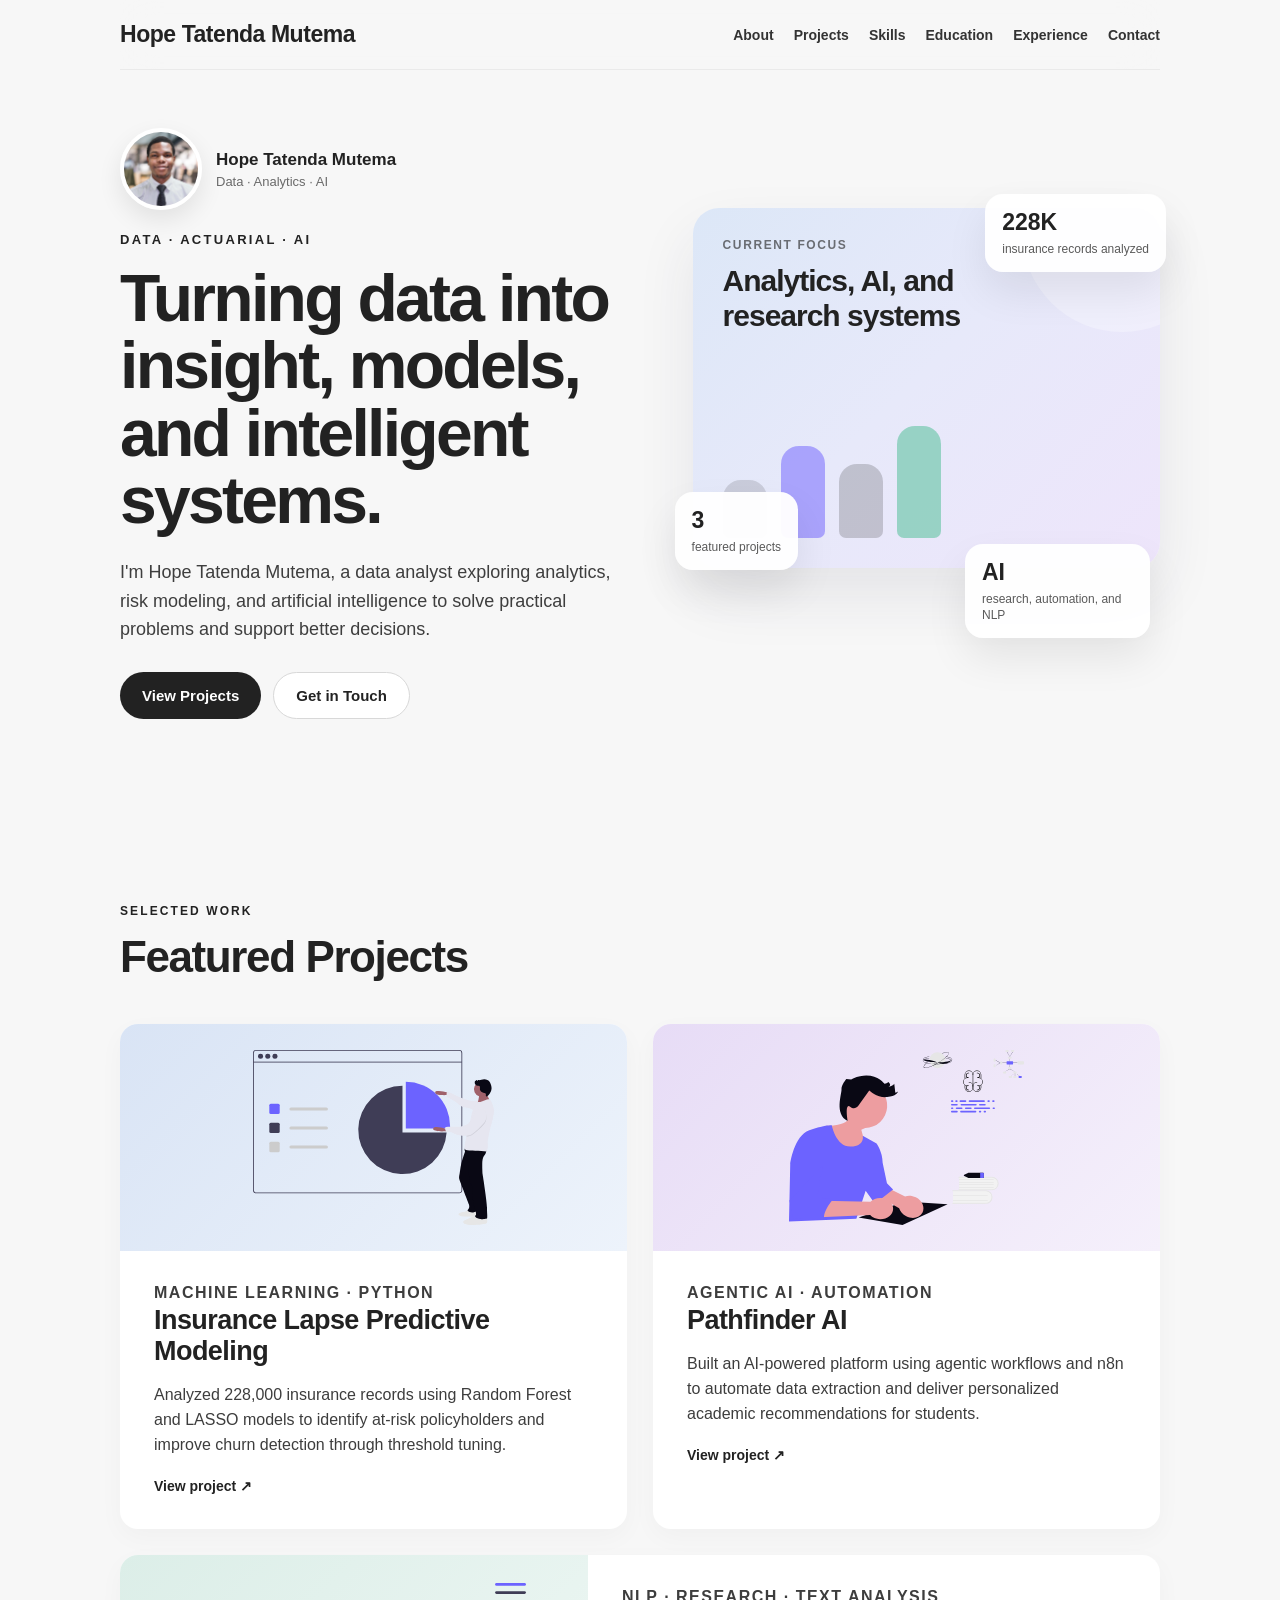
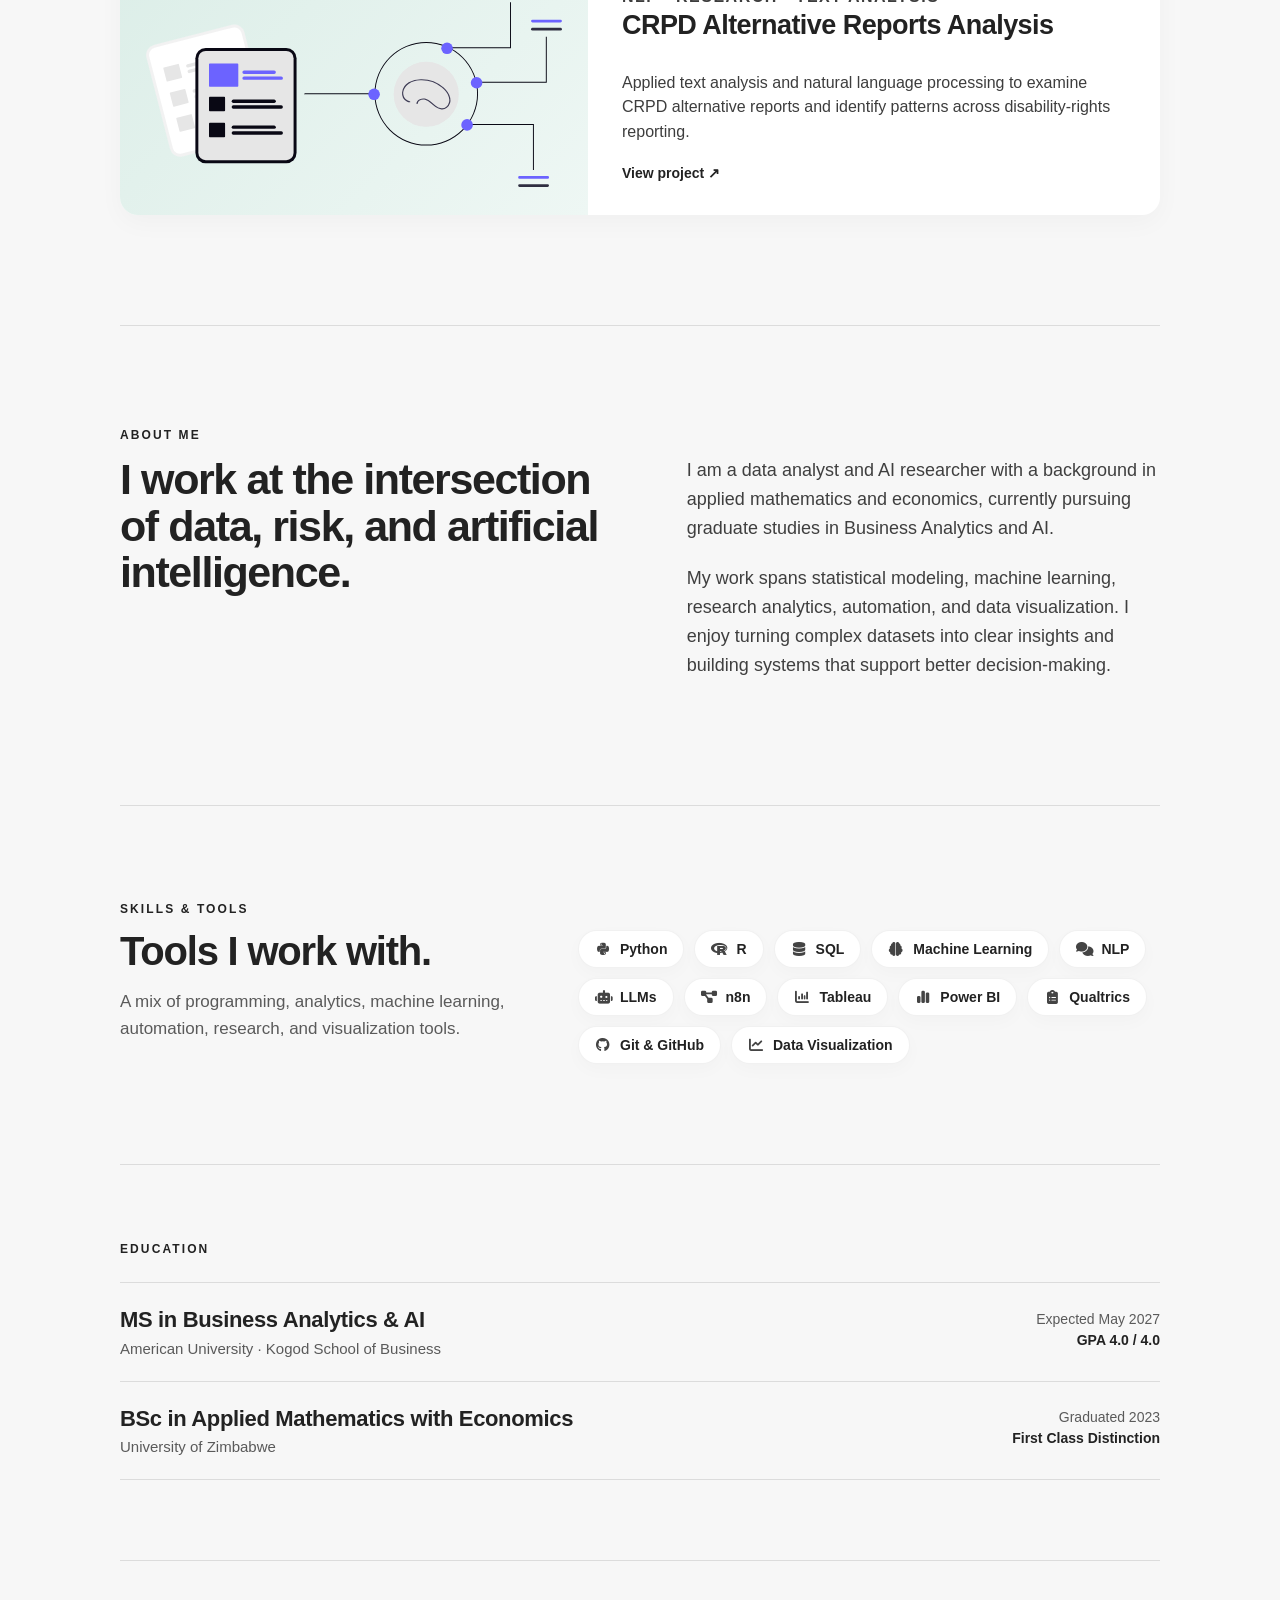
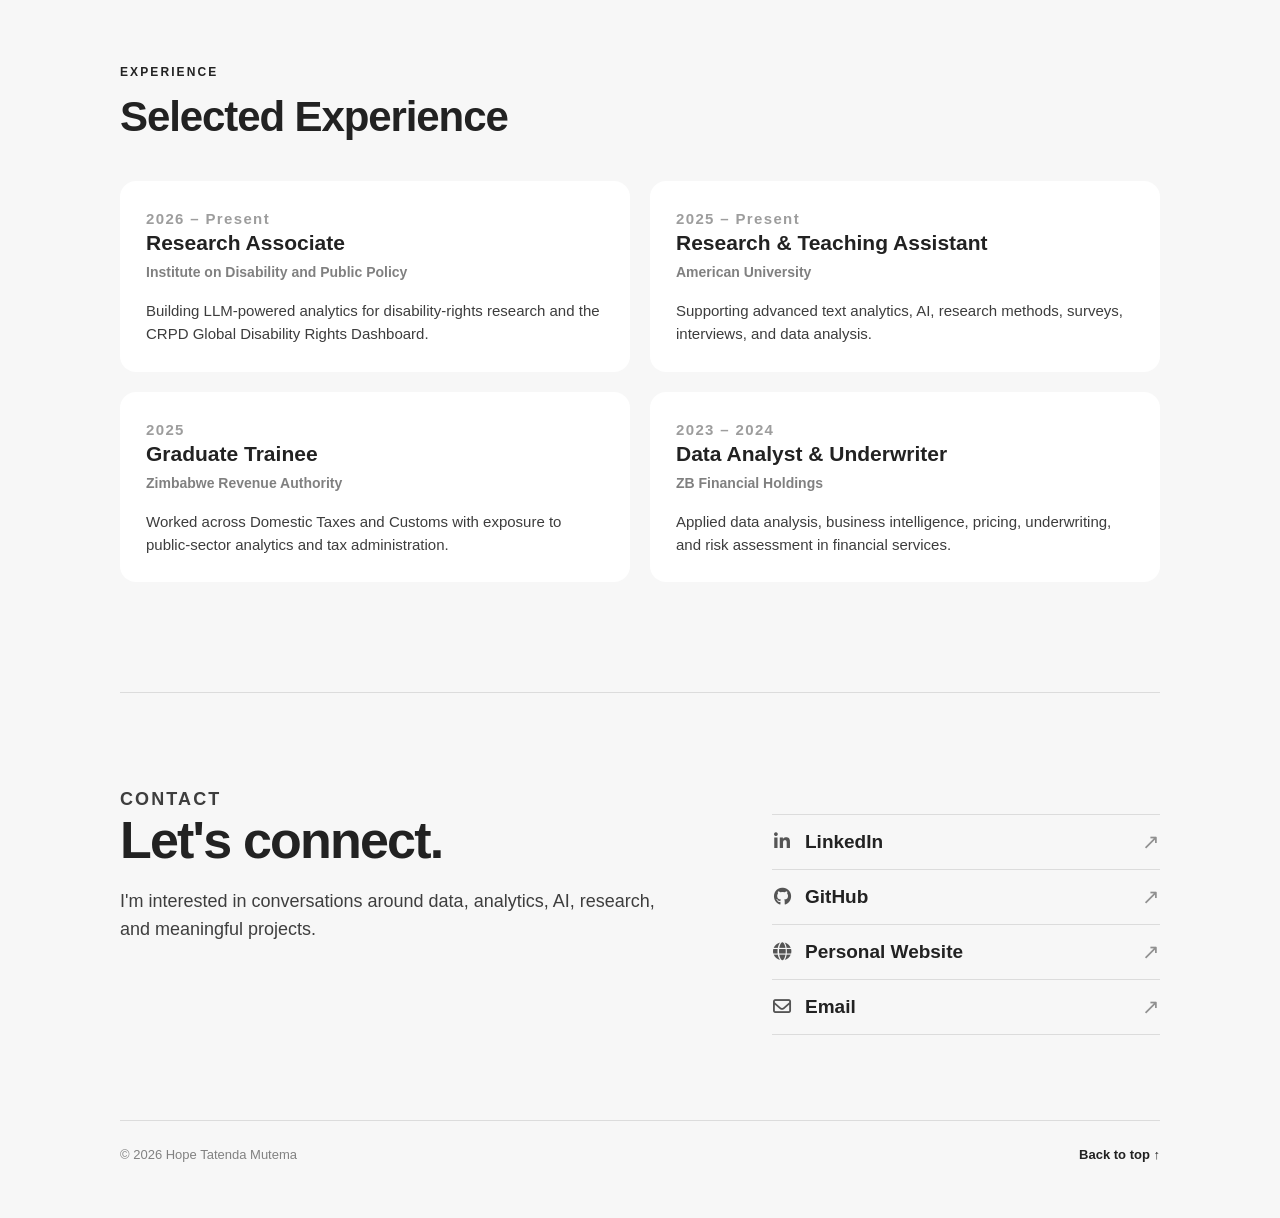
==== commit a991f8f7: "Update education status from 'Completed' to 'Graduated 2023'" ====
--- a/index.html
+++ b/index.html
@@ -569,7 +569,7 @@
                 <div class="education-meta">
 
                     <p>
-                        Completed
+                        Graduated 2023
                     </p>
 
                     <p class="education-highlight">
--- a/style.css
+++ b/style.css
@@ -978,7 +978,7 @@
     justify-content: space-between;
     align-items: center;
 
-    padding: 14px 0;
+    padding: 15px 0;
 
     border-bottom:
         1px solid #dcdcdc;
@@ -990,7 +990,8 @@
     font-weight: 700;
 
     transition:
-        padding-left 0.2s ease;
+        padding-left 0.2s ease,
+        color 0.2s ease;
 }
 
 .contact-links a:first-child {
@@ -1002,7 +1003,25 @@
     padding-left: 7px;
 }
 
-.contact-links span {
+.contact-link-left {
+    display: inline-flex;
+    align-items: center;
+    gap: 13px;
+}
+
+.contact-link-left i {
+    width: 20px;
+
+    text-align: center;
+
+    font-size: 18px;
+
+    color: #555;
+}
+
+.contact-arrow {
+    font-size: 21px;
+    font-weight: 500;
     opacity: 0.48;
 }
 
@@ -1303,6 +1322,14 @@
             40px;
     }
 
+    .contact-links a {
+        font-size: 17px;
+    }
+
+    .contact-link-left i {
+        font-size: 16px;
+    }
+
 
     footer {
         gap:
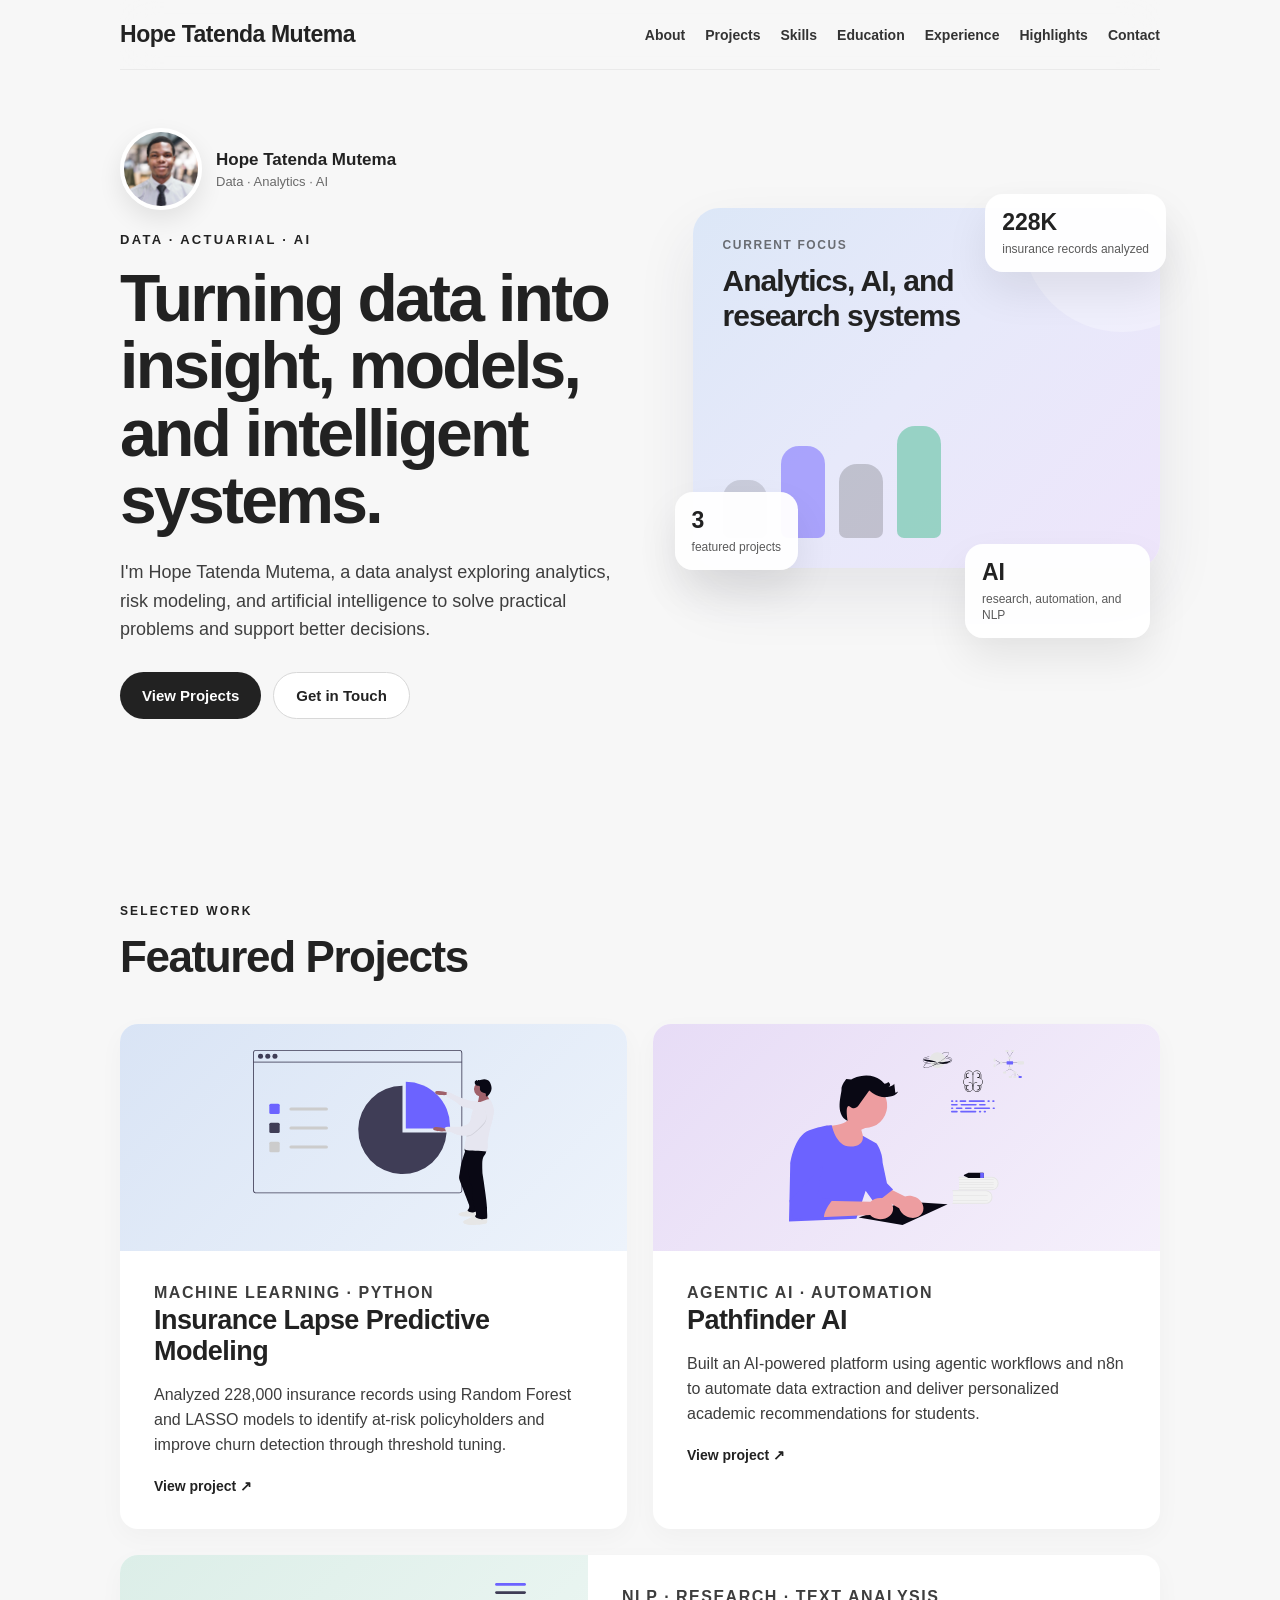
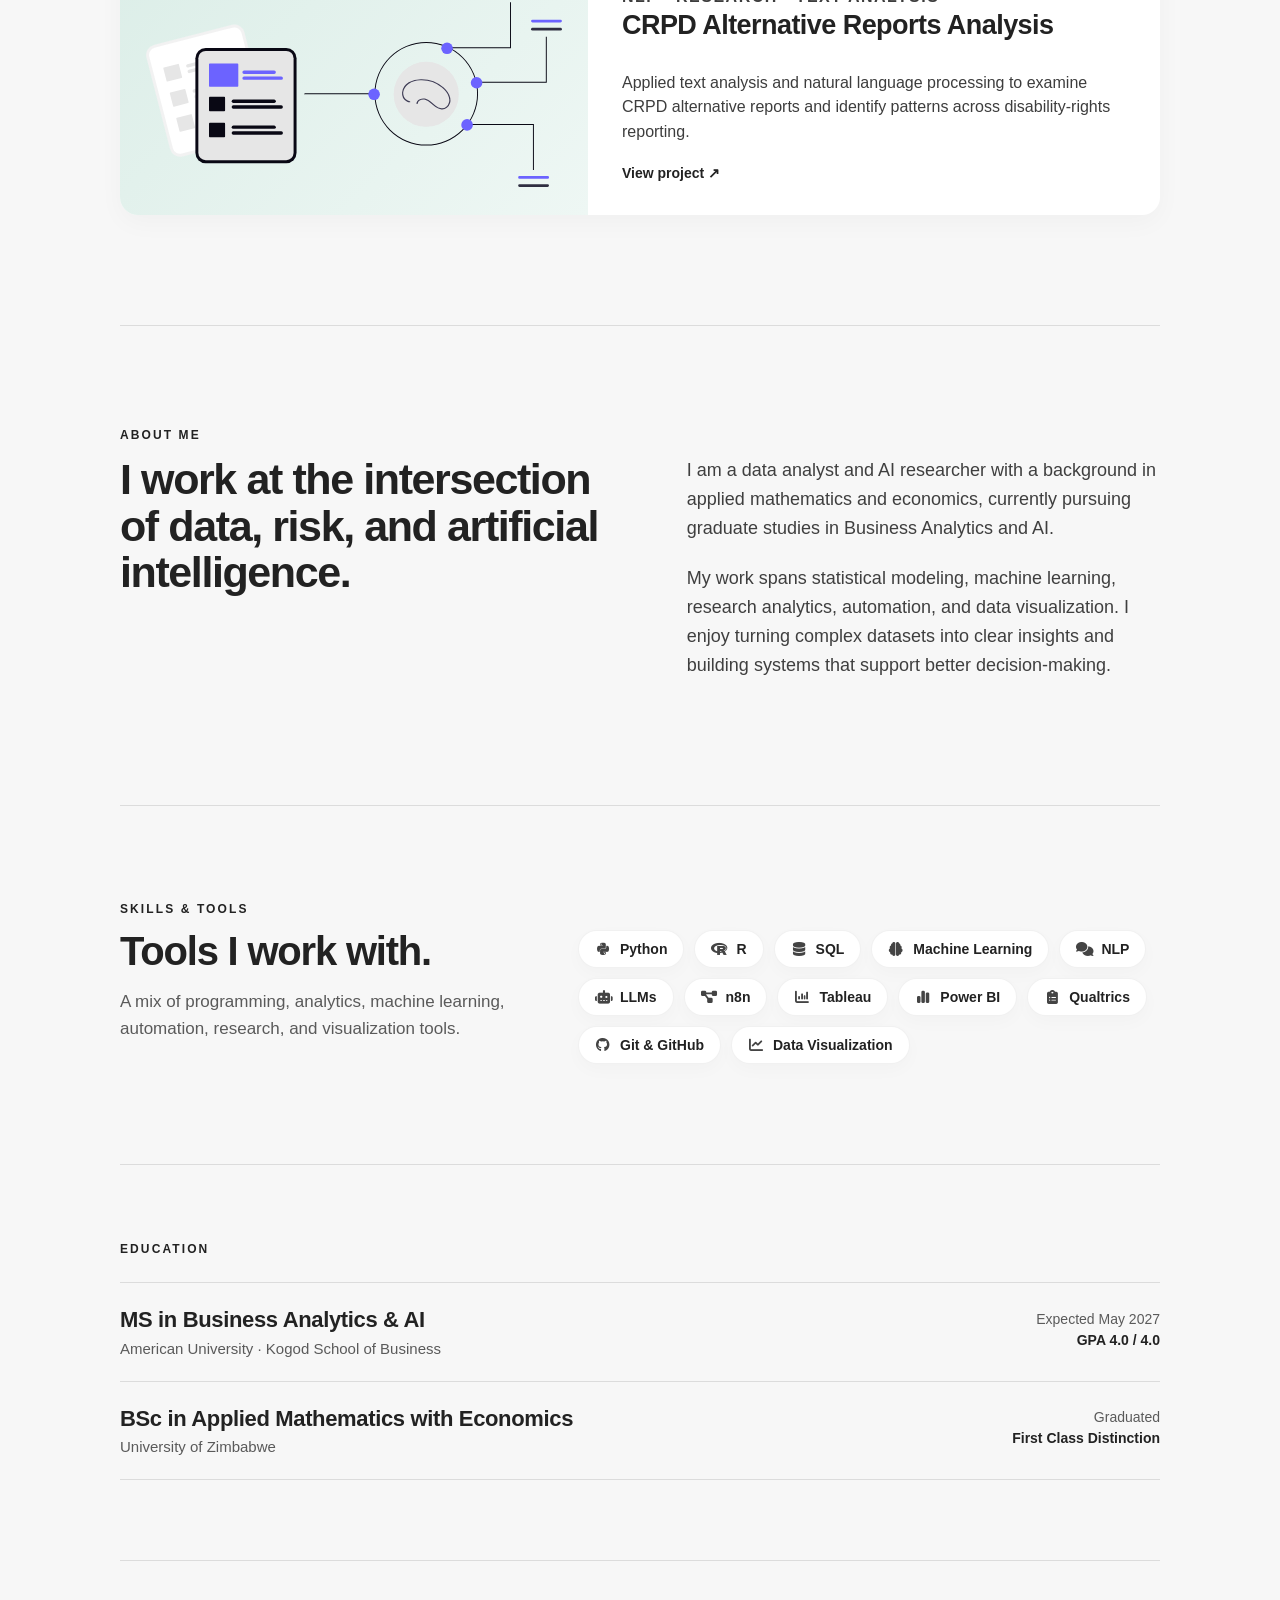
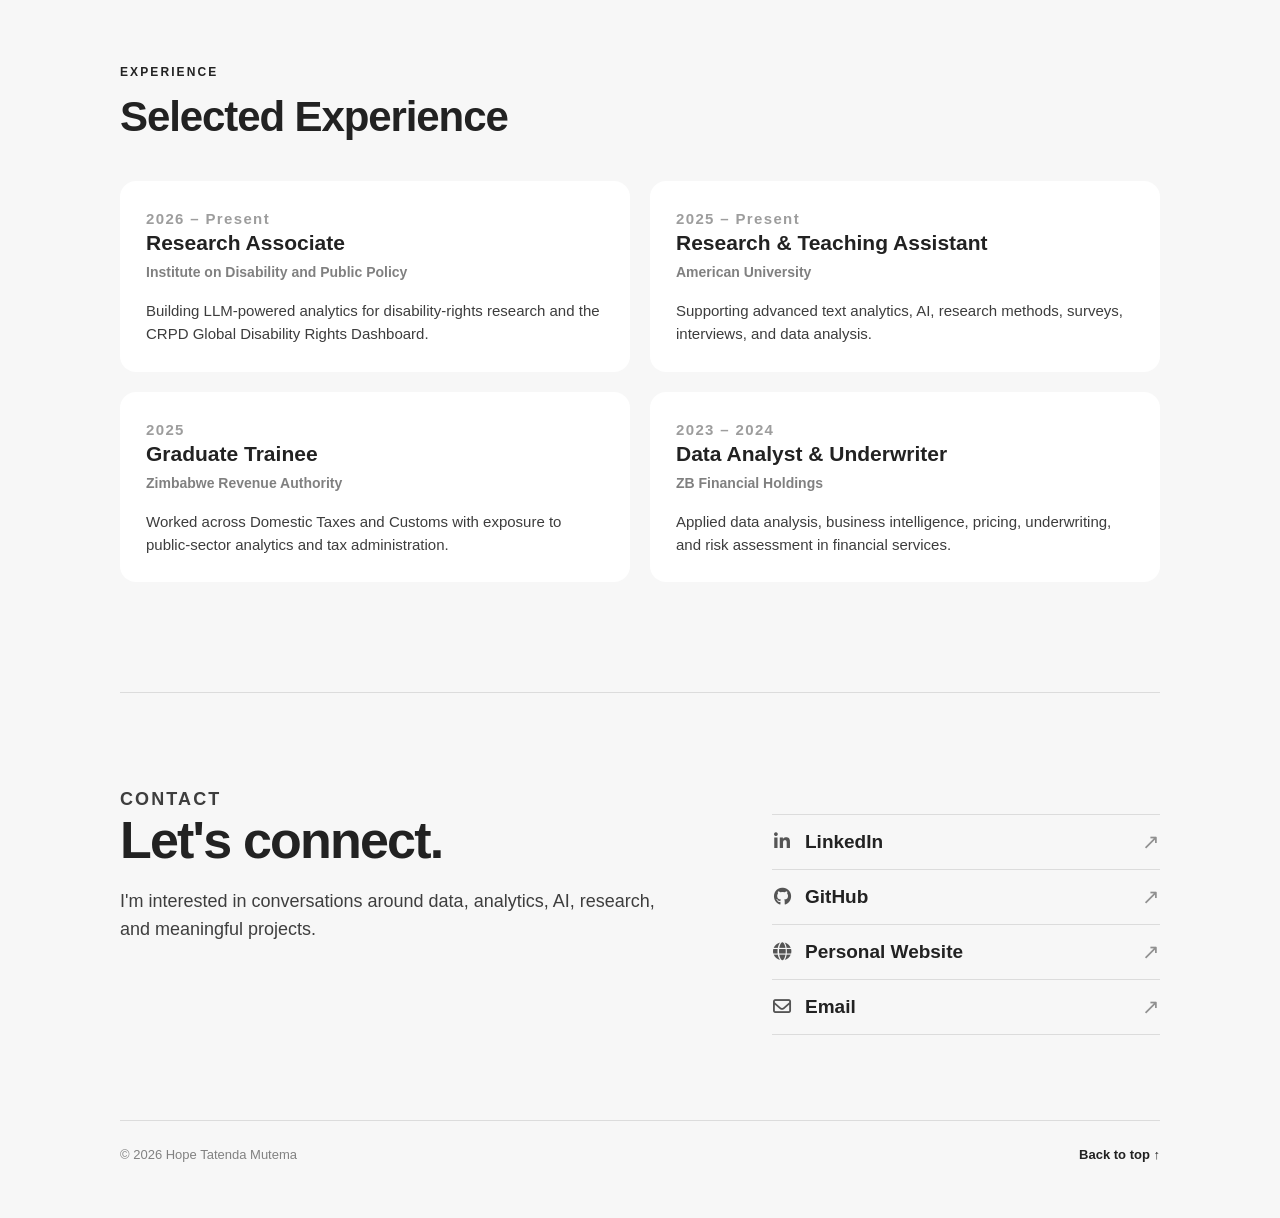
==== commit 5eabd05f: "Update index.html with highlights link and text changes Added a link to highlights.html and made min" ====
--- a/index.html
+++ b/index.html
@@ -51,6 +51,7 @@
             <a href="#skills">Skills</a>
             <a href="#education">Education</a>
             <a href="#experience">Experience</a>
+            <a href="highlights.html">Highlights</a>
             <a href="#contact">Contact</a>
         </div>
 
@@ -94,9 +95,7 @@
 
 
                 <h1>
-                    Turning data into
-                    insight, models,
-                    and intelligent systems.
+                    Turning data into insight, models, and intelligent systems.
                 </h1>
 
 
@@ -217,6 +216,8 @@
 
         <div class="project-grid">
 
+
+            <!-- PROJECT 1 -->
 
             <article class="project-card">
 
@@ -269,6 +270,8 @@
 
 
 
+            <!-- PROJECT 2 -->
+
             <article class="project-card">
 
                 <div class="project-image project-image-two">
@@ -320,6 +323,8 @@
 
 
 
+            <!-- PROJECT 3 -->
+
             <article class="project-card">
 
                 <div class="project-image project-image-three">
@@ -569,7 +574,7 @@
                 <div class="education-meta">
 
                     <p>
-                        Graduated 2023
+                        Graduated
                     </p>
 
                     <p class="education-highlight">
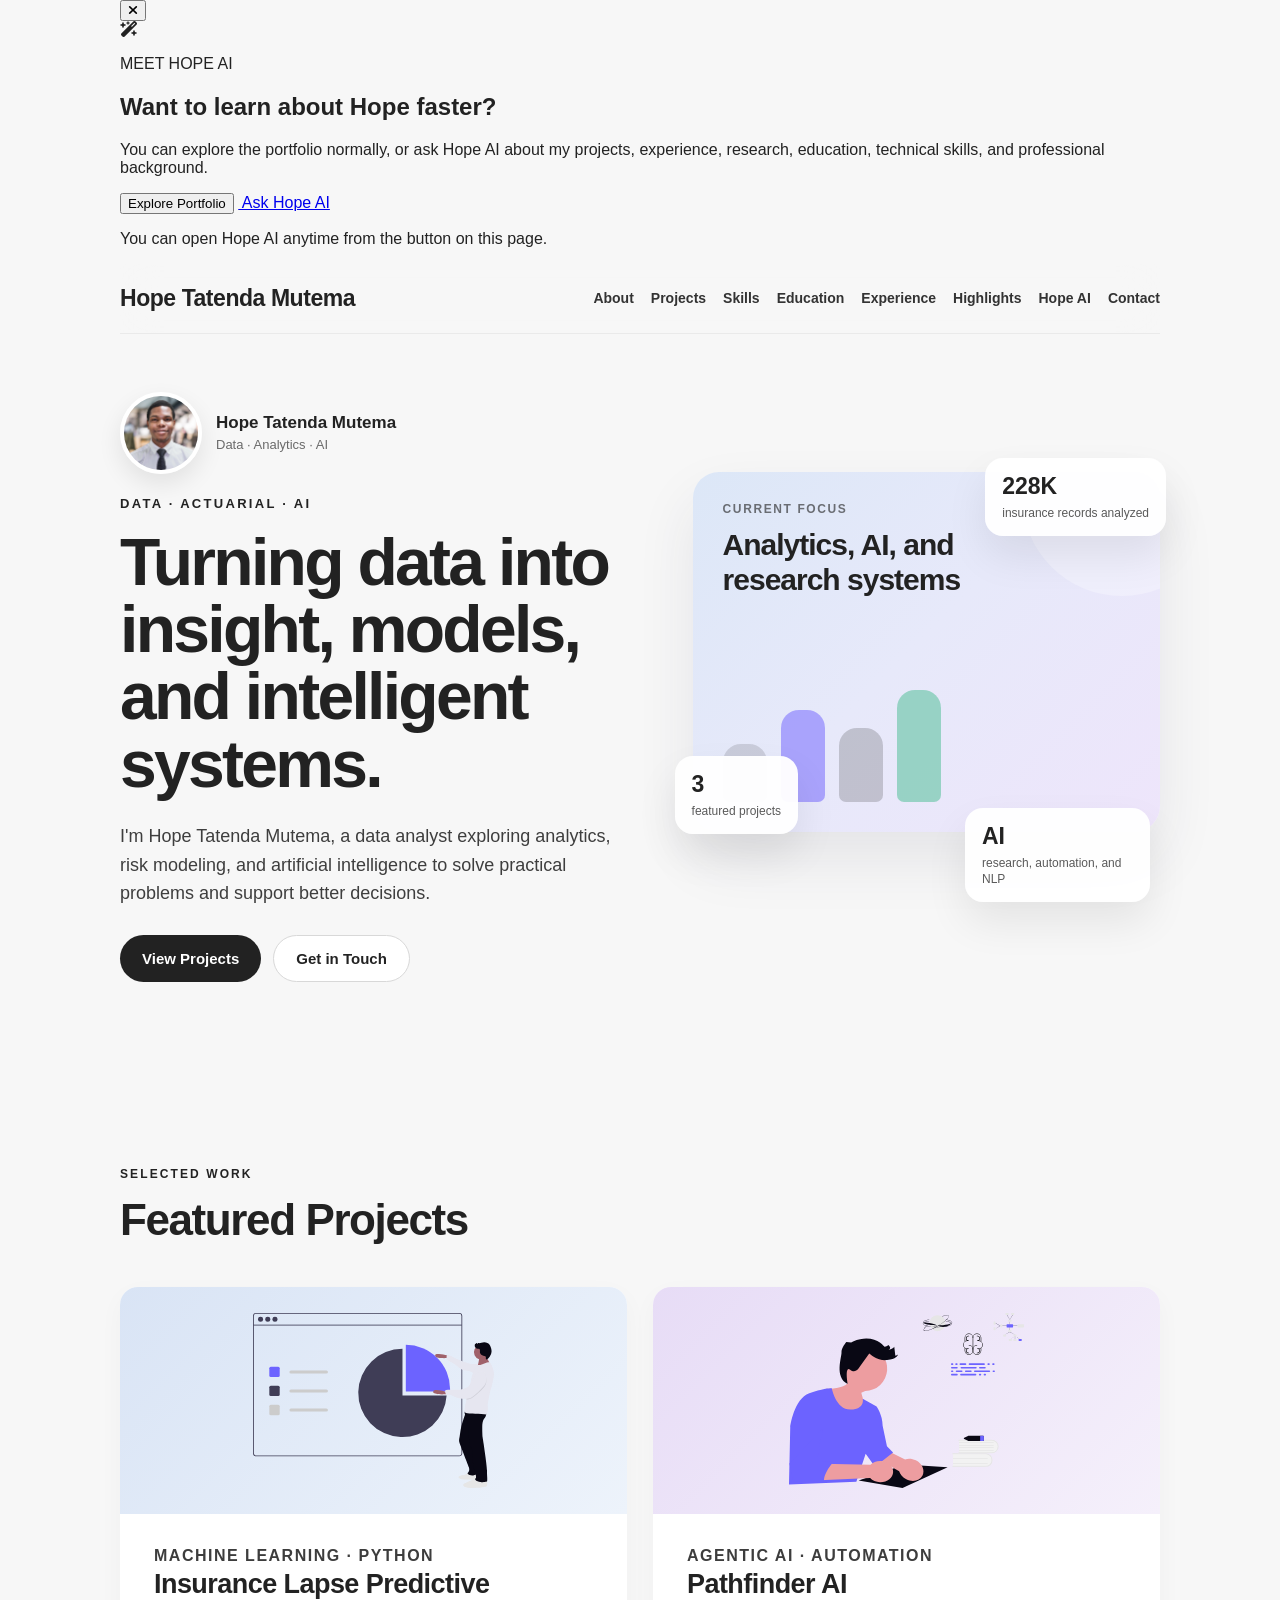
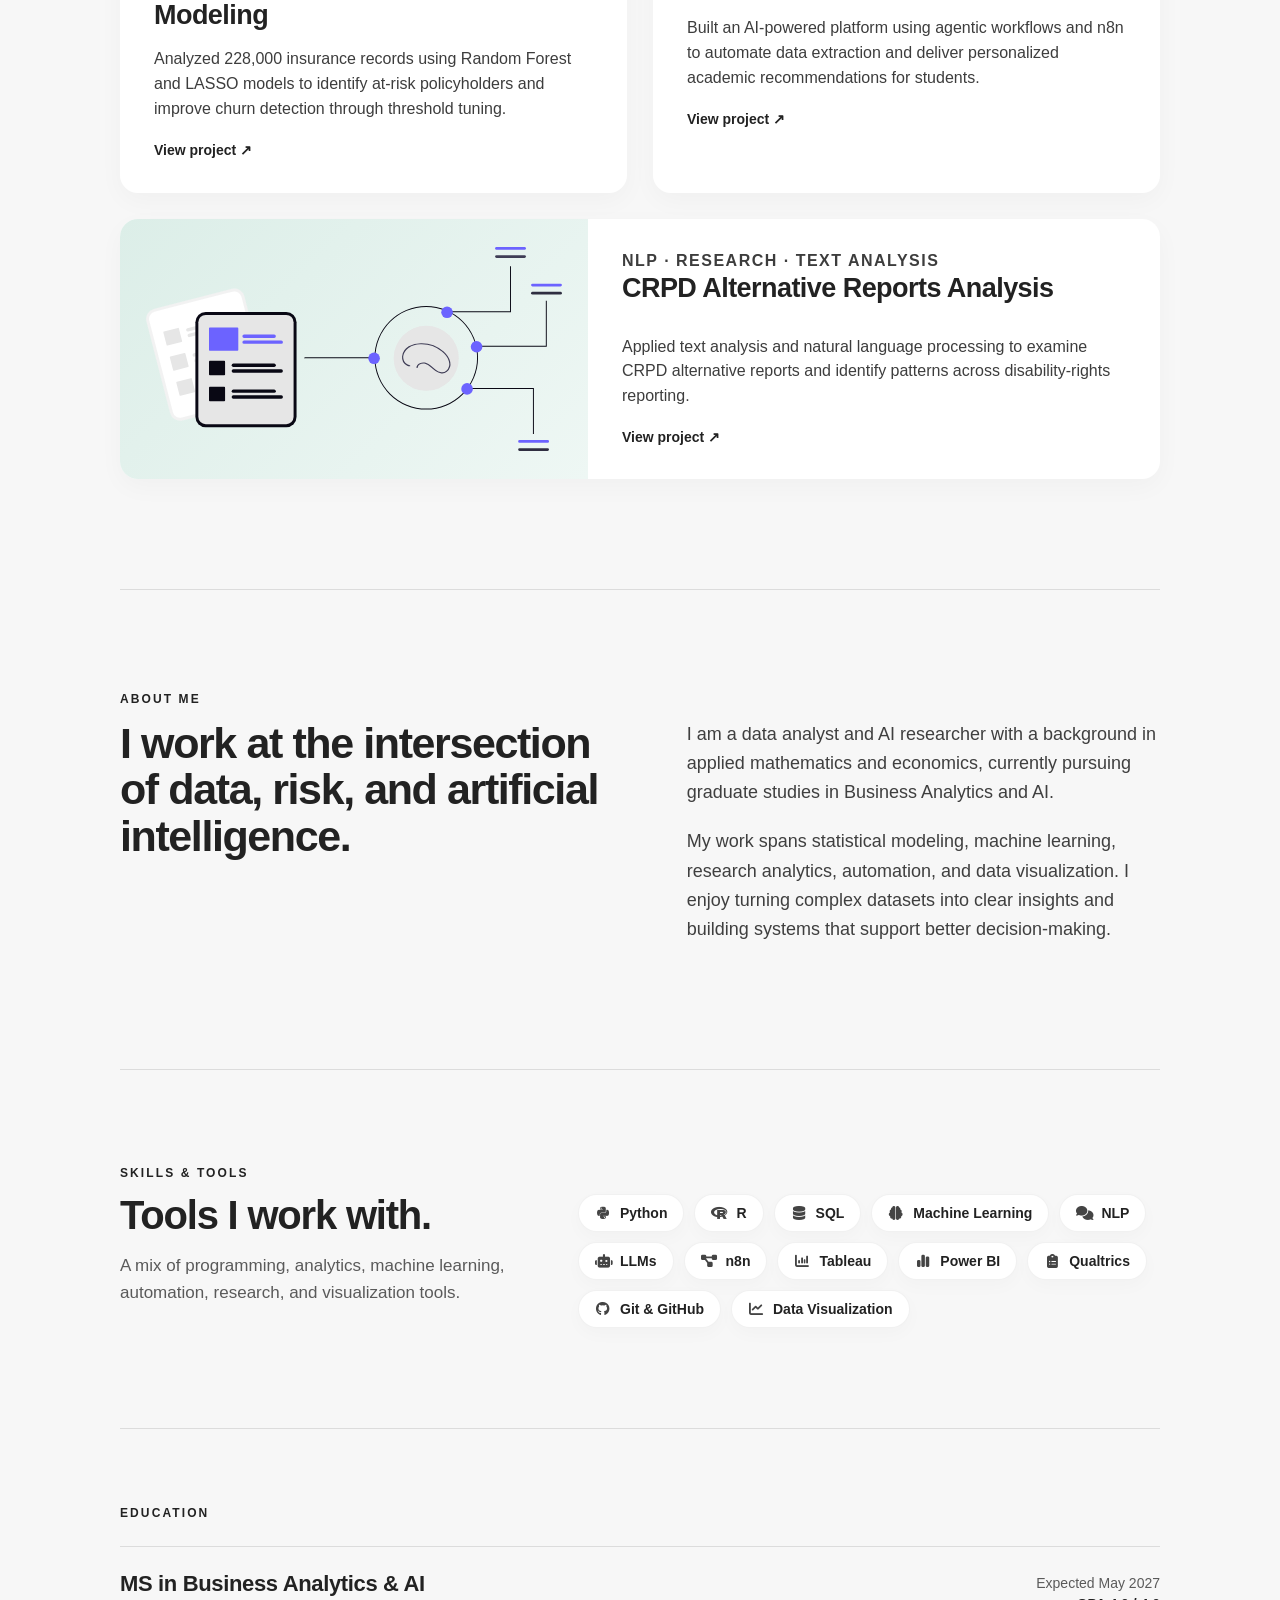
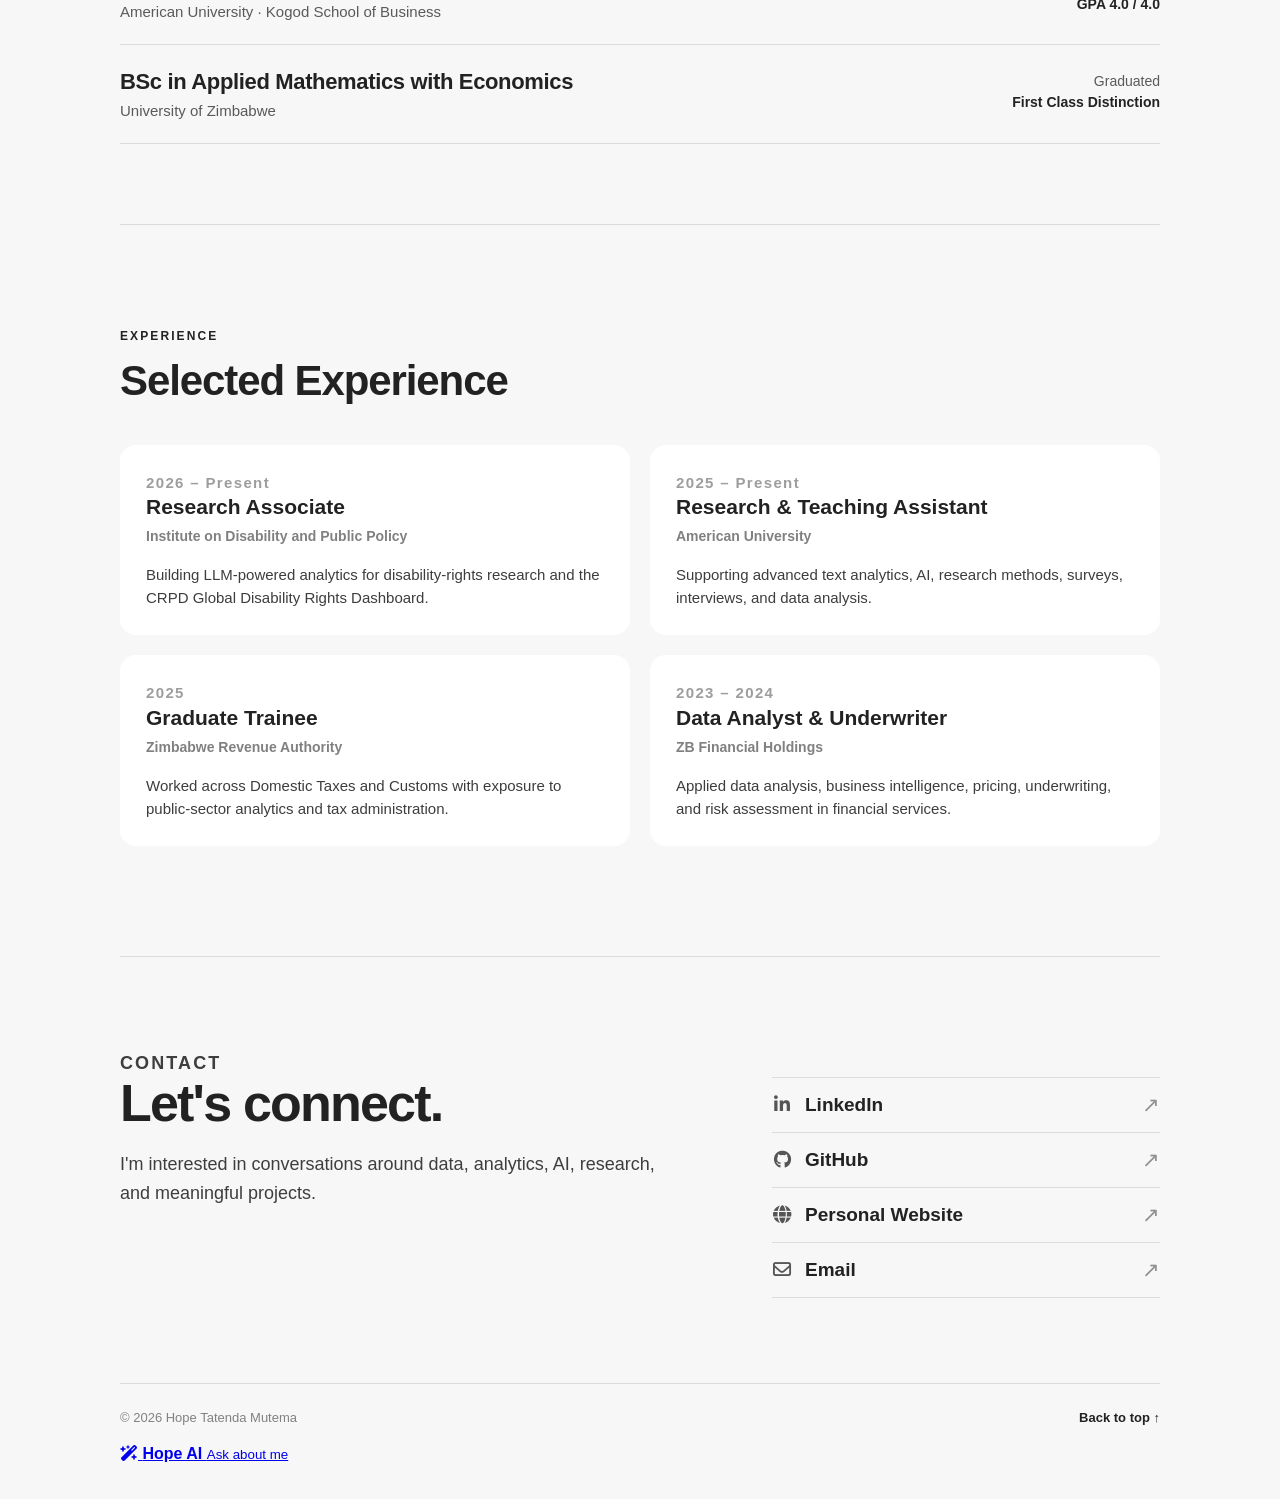
==== commit 7a88294b: "Add AI welcome popup and update navigation links Added an AI welcome popup to introduce users to Hop" ====
--- a/index.html
+++ b/index.html
@@ -37,6 +37,88 @@
 <body id="top">
 
 
+    <!-- AI WELCOME POPUP -->
+
+    <div
+        id="aiWelcome"
+        class="ai-welcome"
+        role="dialog"
+        aria-modal="true"
+        aria-labelledby="aiWelcomeTitle"
+    >
+
+        <div class="ai-welcome-backdrop"></div>
+
+
+        <div class="ai-welcome-card">
+
+            <button
+                id="closeAiWelcome"
+                class="ai-welcome-close"
+                type="button"
+                aria-label="Close"
+            >
+                <i class="fa-solid fa-xmark"></i>
+            </button>
+
+
+            <div class="ai-welcome-icon">
+
+                <i class="fa-solid fa-wand-magic-sparkles"></i>
+
+            </div>
+
+
+            <p class="ai-welcome-label">
+                MEET HOPE AI
+            </p>
+
+
+            <h2 id="aiWelcomeTitle">
+                Want to learn about Hope faster?
+            </h2>
+
+
+            <p class="ai-welcome-text">
+                You can explore the portfolio normally, or ask Hope AI
+                about my projects, experience, research, education,
+                technical skills, and professional background.
+            </p>
+
+
+            <div class="ai-welcome-actions">
+
+                <button
+                    id="explorePortfolio"
+                    class="ai-choice ai-choice-secondary"
+                    type="button"
+                >
+                    Explore Portfolio
+                </button>
+
+
+                <a
+                    href="agent.html"
+                    id="openHopeAi"
+                    class="ai-choice ai-choice-primary"
+                >
+                    <i class="fa-solid fa-sparkles"></i>
+                    Ask Hope AI
+                </a>
+
+            </div>
+
+
+            <p class="ai-welcome-note">
+                You can open Hope AI anytime from the button on this page.
+            </p>
+
+        </div>
+
+    </div>
+
+
+
     <!-- NAVIGATION -->
 
     <nav class="site-nav">
@@ -45,14 +127,41 @@
             Hope Tatenda Mutema
         </a>
 
+
         <div class="nav-links">
-            <a href="#about">About</a>
-            <a href="#projects">Projects</a>
-            <a href="#skills">Skills</a>
-            <a href="#education">Education</a>
-            <a href="#experience">Experience</a>
-            <a href="highlights.html">Highlights</a>
-            <a href="#contact">Contact</a>
+
+            <a href="#about">
+                About
+            </a>
+
+            <a href="#projects">
+                Projects
+            </a>
+
+            <a href="#skills">
+                Skills
+            </a>
+
+            <a href="#education">
+                Education
+            </a>
+
+            <a href="#experience">
+                Experience
+            </a>
+
+            <a href="highlights.html">
+                Highlights
+            </a>
+
+            <a href="agent.html" class="nav-ai-link">
+                Hope AI
+            </a>
+
+            <a href="#contact">
+                Contact
+            </a>
+
         </div>
 
     </nav>
@@ -115,6 +224,7 @@
                         View Projects
                     </a>
 
+
                     <a
                         href="#contact"
                         class="hero-button secondary-button"
@@ -216,8 +326,6 @@
 
         <div class="project-grid">
 
-
-            <!-- PROJECT 1 -->
 
             <article class="project-card">
 
@@ -270,8 +378,6 @@
 
 
 
-            <!-- PROJECT 2 -->
-
             <article class="project-card">
 
                 <div class="project-image project-image-two">
@@ -323,8 +429,6 @@
 
 
 
-            <!-- PROJECT 3 -->
-
             <article class="project-card">
 
                 <div class="project-image project-image-three">
@@ -737,12 +841,19 @@
                     target="_blank"
                     rel="noopener noreferrer"
                 >
+
                     <span class="contact-link-left">
+
                         <i class="fa-brands fa-linkedin-in"></i>
+
                         LinkedIn
+
                     </span>
 
-                    <span class="contact-arrow">↗</span>
+                    <span class="contact-arrow">
+                        ↗
+                    </span>
+
                 </a>
 
 
@@ -751,12 +862,19 @@
                     target="_blank"
                     rel="noopener noreferrer"
                 >
+
                     <span class="contact-link-left">
+
                         <i class="fa-brands fa-github"></i>
+
                         GitHub
+
                     </span>
 
-                    <span class="contact-arrow">↗</span>
+                    <span class="contact-arrow">
+                        ↗
+                    </span>
+
                 </a>
 
 
@@ -765,24 +883,36 @@
                     target="_blank"
                     rel="noopener noreferrer"
                 >
+
                     <span class="contact-link-left">
+
                         <i class="fa-solid fa-globe"></i>
+
                         Personal Website
+
                     </span>
 
-                    <span class="contact-arrow">↗</span>
+                    <span class="contact-arrow">
+                        ↗
+                    </span>
+
                 </a>
 
 
-                <a
-                    href="mailto:contact@hopetatendamutema.com"
-                >
+                <a href="mailto:contact@hopetatendamutema.com">
+
                     <span class="contact-link-left">
+
                         <i class="fa-regular fa-envelope"></i>
+
                         Email
+
                     </span>
 
-                    <span class="contact-arrow">↗</span>
+                    <span class="contact-arrow">
+                        ↗
+                    </span>
+
                 </a>
 
             </div>
@@ -808,6 +938,152 @@
     </footer>
 
 
+
+    <!-- PERSISTENT HOPE AI BUTTON -->
+
+    <a
+        href="agent.html"
+        class="floating-ai-button"
+        aria-label="Open Hope AI"
+    >
+
+        <span class="floating-ai-icon">
+
+            <i class="fa-solid fa-wand-magic-sparkles"></i>
+
+        </span>
+
+
+        <span class="floating-ai-text">
+
+            <strong>
+                Hope AI
+            </strong>
+
+            <small>
+                Ask about me
+            </small>
+
+        </span>
+
+    </a>
+
+
+
+    <script>
+
+        const aiWelcome =
+            document.getElementById("aiWelcome");
+
+        const explorePortfolio =
+            document.getElementById("explorePortfolio");
+
+        const closeAiWelcome =
+            document.getElementById("closeAiWelcome");
+
+        const openHopeAi =
+            document.getElementById("openHopeAi");
+
+        const aiBackdrop =
+            document.querySelector(".ai-welcome-backdrop");
+
+
+        /*
+            Show the introduction once per browser session.
+        */
+
+        const hasSeenAiWelcome =
+            sessionStorage.getItem(
+                "hope-ai-welcome-seen"
+            );
+
+
+        if (!hasSeenAiWelcome) {
+
+            setTimeout(
+                function() {
+
+                    aiWelcome.classList.add("show");
+
+                    document.body.classList.add(
+                        "modal-open"
+                    );
+
+                },
+                650
+            );
+
+        }
+
+
+
+        function closeWelcome() {
+
+            aiWelcome.classList.remove("show");
+
+            document.body.classList.remove(
+                "modal-open"
+            );
+
+            sessionStorage.setItem(
+                "hope-ai-welcome-seen",
+                "true"
+            );
+
+        }
+
+
+
+        explorePortfolio.addEventListener(
+            "click",
+            closeWelcome
+        );
+
+
+        closeAiWelcome.addEventListener(
+            "click",
+            closeWelcome
+        );
+
+
+        aiBackdrop.addEventListener(
+            "click",
+            closeWelcome
+        );
+
+
+        openHopeAi.addEventListener(
+            "click",
+            function() {
+
+                sessionStorage.setItem(
+                    "hope-ai-welcome-seen",
+                    "true"
+                );
+
+            }
+        );
+
+
+        document.addEventListener(
+            "keydown",
+            function(event) {
+
+                if (
+                    event.key === "Escape" &&
+                    aiWelcome.classList.contains("show")
+                ) {
+
+                    closeWelcome();
+
+                }
+
+            }
+        );
+
+    </script>
+
+
 </body>
 
 </html>
--- a/style.css
+++ b/style.css
@@ -61,7 +61,7 @@
 
 .nav-links {
     display: flex;
-    gap: 20px;
+    gap: 17px;
 }
 
 .nav-links a {
@@ -105,8 +105,12 @@
 
 .hero-grid {
     display: grid;
-    grid-template-columns: 1.05fr 0.95fr;
+
+    grid-template-columns:
+        1.05fr 0.95fr;
+
     gap: 56px;
+
     align-items: center;
 }
 
@@ -120,7 +124,9 @@
 .hero-profile {
     display: flex;
     align-items: center;
+
     gap: 14px;
+
     margin-bottom: 22px;
 }
 
@@ -143,13 +149,16 @@
 
 .profile-name {
     margin: 0 0 4px;
+
     font-size: 17px;
     font-weight: 750;
 }
 
 .profile-role {
     margin: 0;
+
     font-size: 13px;
+
     color: #6a6a6a;
 }
 
@@ -158,8 +167,10 @@
 
 .hero-label {
     margin: 0 0 18px;
+
     font-size: 13px;
     font-weight: 750;
+
     letter-spacing: 2.3px;
 }
 
@@ -170,11 +181,13 @@
         clamp(50px, 5.4vw, 66px);
 
     line-height: 1.02;
+
     letter-spacing: -2.7px;
 }
 
 .hero-description {
     max-width: 620px;
+
     margin: 0 0 28px;
 
     font-size: 18px;
@@ -188,12 +201,15 @@
 
 .hero-links {
     display: flex;
+
     gap: 12px;
+
     flex-wrap: wrap;
 }
 
 .hero-button {
     display: inline-flex;
+
     align-items: center;
     justify-content: center;
 
@@ -218,6 +234,7 @@
 
 .primary-button {
     color: #fff;
+
     background-color: #222;
 }
 
@@ -228,6 +245,7 @@
 
 .secondary-button {
     color: #222;
+
     background: #fff;
 
     border:
@@ -235,8 +253,7 @@
 }
 
 .secondary-button:hover {
-    background:
-        #f0f0f0;
+    background: #f0f0f0;
 }
 
 
@@ -244,6 +261,7 @@
 
 .hero-visual {
     position: relative;
+
     min-height: 430px;
 }
 
@@ -270,7 +288,9 @@
         0 28px 60px rgba(43, 48, 76, 0.09);
 
     display: flex;
+
     flex-direction: column;
+
     justify-content: space-between;
 }
 
@@ -293,6 +313,7 @@
 
 .mini-label {
     position: relative;
+
     z-index: 1;
 
     margin: 0 0 12px;
@@ -307,6 +328,7 @@
 
 .main-card h3 {
     position: relative;
+
     z-index: 1;
 
     max-width: 300px;
@@ -321,6 +343,7 @@
 
 .hero-chart {
     display: flex;
+
     align-items: flex-end;
 
     gap: 14px;
@@ -408,29 +431,35 @@
 
 .floating-card-one {
     top: -14px;
+
     right: -6px;
 }
 
 .floating-card-two {
     bottom: 68px;
+
     left: -18px;
 }
 
 .floating-card-three {
     bottom: 0;
+
     right: 10px;
 }
 
 .floating-number {
     margin: 0 0 5px;
+
     font-size: 23px;
     font-weight: 750;
 }
 
 .floating-text {
     margin: 0;
+
     font-size: 12px;
     line-height: 1.35;
+
     color: #5a5a5a;
 }
 
@@ -450,15 +479,19 @@
 /* PROJECTS */
 
 .projects {
-    padding: 78px 0 110px;
+    padding:
+        78px 0 110px;
 }
 
 .projects h2 {
-    margin: 0 0 42px;
-
-    font-size: 44px;
-
-    letter-spacing: -1.4px;
+    margin:
+        0 0 42px;
+
+    font-size:
+        44px;
+
+    letter-spacing:
+        -1.4px;
 }
 
 .project-grid {
@@ -467,15 +500,19 @@
     grid-template-columns:
         repeat(2, 1fr);
 
-    gap: 26px;
+    gap:
+        26px;
 }
 
 .project-card {
-    overflow: hidden;
-
-    border-radius: 18px;
-
-    background: #fff;
+    overflow:
+        hidden;
+
+    border-radius:
+        18px;
+
+    background:
+        #fff;
 
     box-shadow:
         0 8px 26px rgba(0, 0, 0, 0.03);
@@ -494,26 +531,34 @@
 }
 
 .project-card:nth-child(3) {
-    grid-column: 1 / -1;
-
-    display: grid;
+    grid-column:
+        1 / -1;
+
+    display:
+        grid;
 
     grid-template-columns:
         0.9fr 1.1fr;
 }
 
 .project-image {
-    min-height: 215px;
-
-    padding: 26px;
-
-    overflow: hidden;
-
-    display: flex;
-
-    align-items: center;
-
-    justify-content: center;
+    min-height:
+        215px;
+
+    padding:
+        26px;
+
+    overflow:
+        hidden;
+
+    display:
+        flex;
+
+    align-items:
+        center;
+
+    justify-content:
+        center;
 }
 
 .project-image-one {
@@ -544,13 +589,17 @@
 }
 
 .project-image img {
-    width: 100%;
-
-    height: 175px;
-
-    object-fit: contain;
-
-    display: block;
+    width:
+        100%;
+
+    height:
+        175px;
+
+    object-fit:
+        contain;
+
+    display:
+        block;
 
     transition:
         transform 0.32s ease;
@@ -562,13 +611,16 @@
 }
 
 .project-card:nth-child(3) .project-image {
-    min-height: 100%;
+    min-height:
+        100%;
 }
 
 .project-card:nth-child(3) .project-image img {
-    height: 205px;
-
-    max-width: 450px;
+    height:
+        205px;
+
+    max-width:
+        450px;
 }
 
 .project-content {
@@ -577,56 +629,84 @@
 }
 
 .project-card:nth-child(3) .project-content {
-    display: flex;
-
-    flex-direction: column;
-
-    justify-content: center;
+    display:
+        flex;
+
+    flex-direction:
+        column;
+
+    justify-content:
+        center;
 }
 
 .project-type {
-    margin: 0 0 14px;
-
-    font-size: 11px;
-    font-weight: 750;
-
-    letter-spacing: 1.5px;
+    margin:
+        0 0 14px;
+
+    font-size:
+        11px;
+
+    font-weight:
+        750;
+
+    letter-spacing:
+        1.5px;
 }
 
 .project-card h3 {
-    margin: 0 0 14px;
-
-    font-size: 27px;
-    line-height: 1.15;
-
-    letter-spacing: -0.55px;
+    margin:
+        0 0 14px;
+
+    font-size:
+        27px;
+
+    line-height:
+        1.15;
+
+    letter-spacing:
+        -0.55px;
 }
 
 .project-card h3 a {
-    color: #222;
-    text-decoration: none;
+    color:
+        #222;
+
+    text-decoration:
+        none;
 }
 
 .project-card p {
-    margin-bottom: 0;
-
-    font-size: 16px;
-    line-height: 1.55;
-
-    color: #3d3d3d;
+    margin-bottom:
+        0;
+
+    font-size:
+        16px;
+
+    line-height:
+        1.55;
+
+    color:
+        #3d3d3d;
 }
 
 .project-link {
-    display: inline-block;
-
-    margin-top: 20px;
-
-    color: #222;
-
-    text-decoration: none;
-
-    font-size: 14px;
-    font-weight: 700;
+    display:
+        inline-block;
+
+    margin-top:
+        20px;
+
+    color:
+        #222;
+
+    text-decoration:
+        none;
+
+    font-size:
+        14px;
+
+    font-weight:
+        700;
 
     transition:
         transform 0.2s ease,
@@ -637,7 +717,8 @@
     transform:
         translateX(3px);
 
-    opacity: 0.65;
+    opacity:
+        0.65;
 }
 
 
@@ -652,33 +733,48 @@
 }
 
 .about-grid {
-    display: grid;
+    display:
+        grid;
 
     grid-template-columns:
         1.05fr 1fr;
 
-    gap: 70px;
-
-    align-items: start;
+    gap:
+        70px;
+
+    align-items:
+        start;
 }
 
 .about h2 {
-    margin: 0;
-
-    font-size: 43px;
-    line-height: 1.08;
-
-    letter-spacing: -1.4px;
+    margin:
+        0;
+
+    font-size:
+        43px;
+
+    line-height:
+        1.08;
+
+    letter-spacing:
+        -1.4px;
 }
 
 .about-text p {
-    margin-top: 0;
-    margin-bottom: 20px;
-
-    font-size: 18px;
-    line-height: 1.62;
-
-    color: #3f3f3f;
+    margin-top:
+        0;
+
+    margin-bottom:
+        20px;
+
+    font-size:
+        18px;
+
+    line-height:
+        1.62;
+
+    color:
+        #3f3f3f;
 }
 
 
@@ -693,61 +789,91 @@
 }
 
 .skills-grid {
-    display: grid;
+    display:
+        grid;
 
     grid-template-columns:
         0.8fr 1.2fr;
 
-    gap: 70px;
-
-    align-items: start;
+    gap:
+        70px;
+
+    align-items:
+        start;
 }
 
 .skills h2 {
-    margin: 0 0 16px;
-
-    font-size: 40px;
-    line-height: 1.08;
-
-    letter-spacing: -1.2px;
+    margin:
+        0 0 16px;
+
+    font-size:
+        40px;
+
+    line-height:
+        1.08;
+
+    letter-spacing:
+        -1.2px;
 }
 
 .skills-intro {
-    max-width: 390px;
-
-    margin: 0;
-
-    font-size: 17px;
-    line-height: 1.58;
-
-    color: #5a5a5a;
+    max-width:
+        390px;
+
+    margin:
+        0;
+
+    font-size:
+        17px;
+
+    line-height:
+        1.58;
+
+    color:
+        #5a5a5a;
 }
 
 .skill-tags {
-    display: flex;
-    flex-wrap: wrap;
-    gap: 10px;
+    display:
+        flex;
+
+    flex-wrap:
+        wrap;
+
+    gap:
+        10px;
 }
 
 .skill-tags span {
-    display: inline-flex;
-    align-items: center;
-    gap: 9px;
-
-    padding: 10px 16px;
+    display:
+        inline-flex;
+
+    align-items:
+        center;
+
+    gap:
+        9px;
+
+    padding:
+        10px 16px;
 
     border:
         1px solid rgba(0, 0, 0, 0.055);
 
-    border-radius: 999px;
-
-    background: #fff;
+    border-radius:
+        999px;
+
+    background:
+        #fff;
 
     box-shadow:
         0 6px 18px rgba(0, 0, 0, 0.022);
 
-    font-size: 14px;
-    font-weight: 650;
+    font-size:
+        14px;
+
+    font-weight:
+        650;
 
     transition:
         transform 0.2s ease,
@@ -763,10 +889,17 @@
 }
 
 .skill-tags i {
-    font-size: 14px;
-    width: 16px;
-    text-align: center;
-    color: #444;
+    font-size:
+        14px;
+
+    width:
+        16px;
+
+    text-align:
+        center;
+
+    color:
+        #444;
 }
 
 
@@ -781,60 +914,80 @@
 }
 
 .education-list {
-    margin-top: 26px;
+    margin-top:
+        26px;
 
     border-top:
         1px solid #dcdcdc;
 }
 
 .education-item {
-    display: grid;
+    display:
+        grid;
 
     grid-template-columns:
         1.3fr 0.7fr;
 
-    gap: 50px;
-
-    align-items: center;
-
-    padding: 24px 0;
+    gap:
+        50px;
+
+    align-items:
+        center;
+
+    padding:
+        24px 0;
 
     border-bottom:
         1px solid #dcdcdc;
 }
 
 .education-main h3 {
-    margin: 0 0 6px;
-
-    font-size: 22px;
-    line-height: 1.2;
-
-    letter-spacing: -0.35px;
+    margin:
+        0 0 6px;
+
+    font-size:
+        22px;
+
+    line-height:
+        1.2;
+
+    letter-spacing:
+        -0.35px;
 }
 
 .education-school {
-    margin: 0;
-
-    font-size: 15px;
-
-    color: #5a5a5a;
+    margin:
+        0;
+
+    font-size:
+        15px;
+
+    color:
+        #5a5a5a;
 }
 
 .education-meta {
-    text-align: right;
+    text-align:
+        right;
 }
 
 .education-meta p {
-    margin: 0 0 5px;
-
-    font-size: 14px;
-
-    color: #5a5a5a;
+    margin:
+        0 0 5px;
+
+    font-size:
+        14px;
+
+    color:
+        #5a5a5a;
 }
 
 .education-highlight {
-    font-weight: 750;
-    color: #222 !important;
+    font-weight:
+        750;
+
+    color:
+        #222 !important;
 }
 
 
@@ -849,28 +1002,36 @@
 }
 
 .experience h2 {
-    margin: 0 0 40px;
-
-    font-size: 42px;
-
-    letter-spacing: -1.1px;
+    margin:
+        0 0 40px;
+
+    font-size:
+        42px;
+
+    letter-spacing:
+        -1.1px;
 }
 
 .experience-grid {
-    display: grid;
+    display:
+        grid;
 
     grid-template-columns:
         repeat(2, 1fr);
 
-    gap: 20px;
+    gap:
+        20px;
 }
 
 .experience-card {
-    padding: 26px;
-
-    border-radius: 16px;
-
-    background-color: #fff;
+    padding:
+        26px;
+
+    border-radius:
+        16px;
+
+    background-color:
+        #fff;
 
     transition:
         transform 0.22s ease,
@@ -886,22 +1047,31 @@
 }
 
 .experience-year {
-    margin: 0 0 15px;
-
-    font-size: 11px;
-    font-weight: 750;
-
-    letter-spacing: 1.35px;
-
-    opacity: 0.5;
+    margin:
+        0 0 15px;
+
+    font-size:
+        11px;
+
+    font-weight:
+        750;
+
+    letter-spacing:
+        1.35px;
+
+    opacity:
+        0.5;
 }
 
 .experience-card h3 {
-    margin: 0 0 7px;
-
-    font-size: 21px;
-
-    line-height: 1.2;
+    margin:
+        0 0 7px;
+
+    font-size:
+        21px;
+
+    line-height:
+        1.2;
 }
 
 .experience-org {
@@ -911,18 +1081,25 @@
     font-size:
         14px !important;
 
-    font-weight: 700;
-
-    opacity: 0.65;
+    font-weight:
+        700;
+
+    opacity:
+        0.65;
 }
 
 .experience-card p {
-    margin: 0;
-
-    font-size: 15px;
-    line-height: 1.55;
-
-    color: #3d3d3d;
+    margin:
+        0;
+
+    font-size:
+        15px;
+
+    line-height:
+        1.55;
+
+    color:
+        #3d3d3d;
 }
 
 
@@ -937,57 +1114,85 @@
 }
 
 .contact-grid {
-    display: grid;
+    display:
+        grid;
 
     grid-template-columns:
         1.2fr 0.8fr;
 
-    gap: 70px;
-
-    align-items: start;
+    gap:
+        70px;
+
+    align-items:
+        start;
 }
 
 .contact h2 {
-    margin: 0 0 20px;
-
-    font-size: 52px;
-    line-height: 1.02;
-
-    letter-spacing: -1.8px;
+    margin:
+        0 0 20px;
+
+    font-size:
+        52px;
+
+    line-height:
+        1.02;
+
+    letter-spacing:
+        -1.8px;
 }
 
 .contact p {
-    max-width: 560px;
-
-    margin: 0;
-
-    font-size: 18px;
-    line-height: 1.58;
-
-    color: #3e3e3e;
+    max-width:
+        560px;
+
+    margin:
+        0;
+
+    font-size:
+        18px;
+
+    line-height:
+        1.58;
+
+    color:
+        #3e3e3e;
 }
 
 .contact-links {
-    display: flex;
-    flex-direction: column;
+    display:
+        flex;
+
+    flex-direction:
+        column;
 }
 
 .contact-links a {
-    display: flex;
-
-    justify-content: space-between;
-    align-items: center;
-
-    padding: 15px 0;
+    display:
+        flex;
+
+    justify-content:
+        space-between;
+
+    align-items:
+        center;
+
+    padding:
+        15px 0;
 
     border-bottom:
         1px solid #dcdcdc;
 
-    color: #222;
-    text-decoration: none;
-
-    font-size: 19px;
-    font-weight: 700;
+    color:
+        #222;
+
+    text-decoration:
+        none;
+
+    font-size:
+        19px;
+
+    font-weight:
+        700;
 
     transition:
         padding-left 0.2s ease,
@@ -1000,61 +1205,89 @@
 }
 
 .contact-links a:hover {
-    padding-left: 7px;
+    padding-left:
+        7px;
 }
 
 .contact-link-left {
-    display: inline-flex;
-    align-items: center;
-    gap: 13px;
+    display:
+        inline-flex;
+
+    align-items:
+        center;
+
+    gap:
+        13px;
 }
 
 .contact-link-left i {
-    width: 20px;
-
-    text-align: center;
-
-    font-size: 18px;
-
-    color: #555;
+    width:
+        20px;
+
+    text-align:
+        center;
+
+    font-size:
+        18px;
+
+    color:
+        #555;
 }
 
 .contact-arrow {
-    font-size: 21px;
-    font-weight: 500;
-    opacity: 0.48;
+    font-size:
+        21px;
+
+    font-weight:
+        500;
+
+    opacity:
+        0.48;
 }
 
 
 /* FOOTER */
 
 footer {
-    display: flex;
-
-    justify-content: space-between;
-    align-items: center;
-
-    padding: 26px 0 20px;
+    display:
+        flex;
+
+    justify-content:
+        space-between;
+
+    align-items:
+        center;
+
+    padding:
+        26px 0 20px;
 
     border-top:
         1px solid #dcdcdc;
 }
 
 footer p {
-    margin: 0;
-
-    font-size: 13px;
-
-    opacity: 0.55;
+    margin:
+        0;
+
+    font-size:
+        13px;
+
+    opacity:
+        0.55;
 }
 
 footer a {
-    color: #222;
-
-    text-decoration: none;
-
-    font-size: 13px;
-    font-weight: 650;
+    color:
+        #222;
+
+    text-decoration:
+        none;
+
+    font-size:
+        13px;
+
+    font-weight:
+        650;
 }
 
 
@@ -1071,7 +1304,8 @@
         grid-template-columns:
             1fr;
 
-        gap: 44px;
+        gap:
+            44px;
     }
 
     .hero-visual {
@@ -1114,7 +1348,7 @@
 
     html {
         scroll-padding-top:
-            155px;
+            180px;
     }
 
     body {
@@ -1149,12 +1383,12 @@
             wrap;
 
         gap:
-            10px 16px;
+            10px 15px;
     }
 
     .nav-links a {
         font-size:
-            14px;
+            13px;
     }
 
 
@@ -1274,16 +1508,21 @@
     }
 
     .skill-tags {
-        gap: 9px;
+        gap:
+            9px;
     }
 
     .skill-tags span {
-        padding: 10px 14px;
-        font-size: 13px;
+        padding:
+            10px 14px;
+
+        font-size:
+            13px;
     }
 
     .skill-tags i {
-        font-size: 13px;
+        font-size:
+            13px;
     }
 
 
@@ -1323,11 +1562,13 @@
     }
 
     .contact-links a {
-        font-size: 17px;
+        font-size:
+            17px;
     }
 
     .contact-link-left i {
-        font-size: 16px;
+        font-size:
+            16px;
     }
 
 
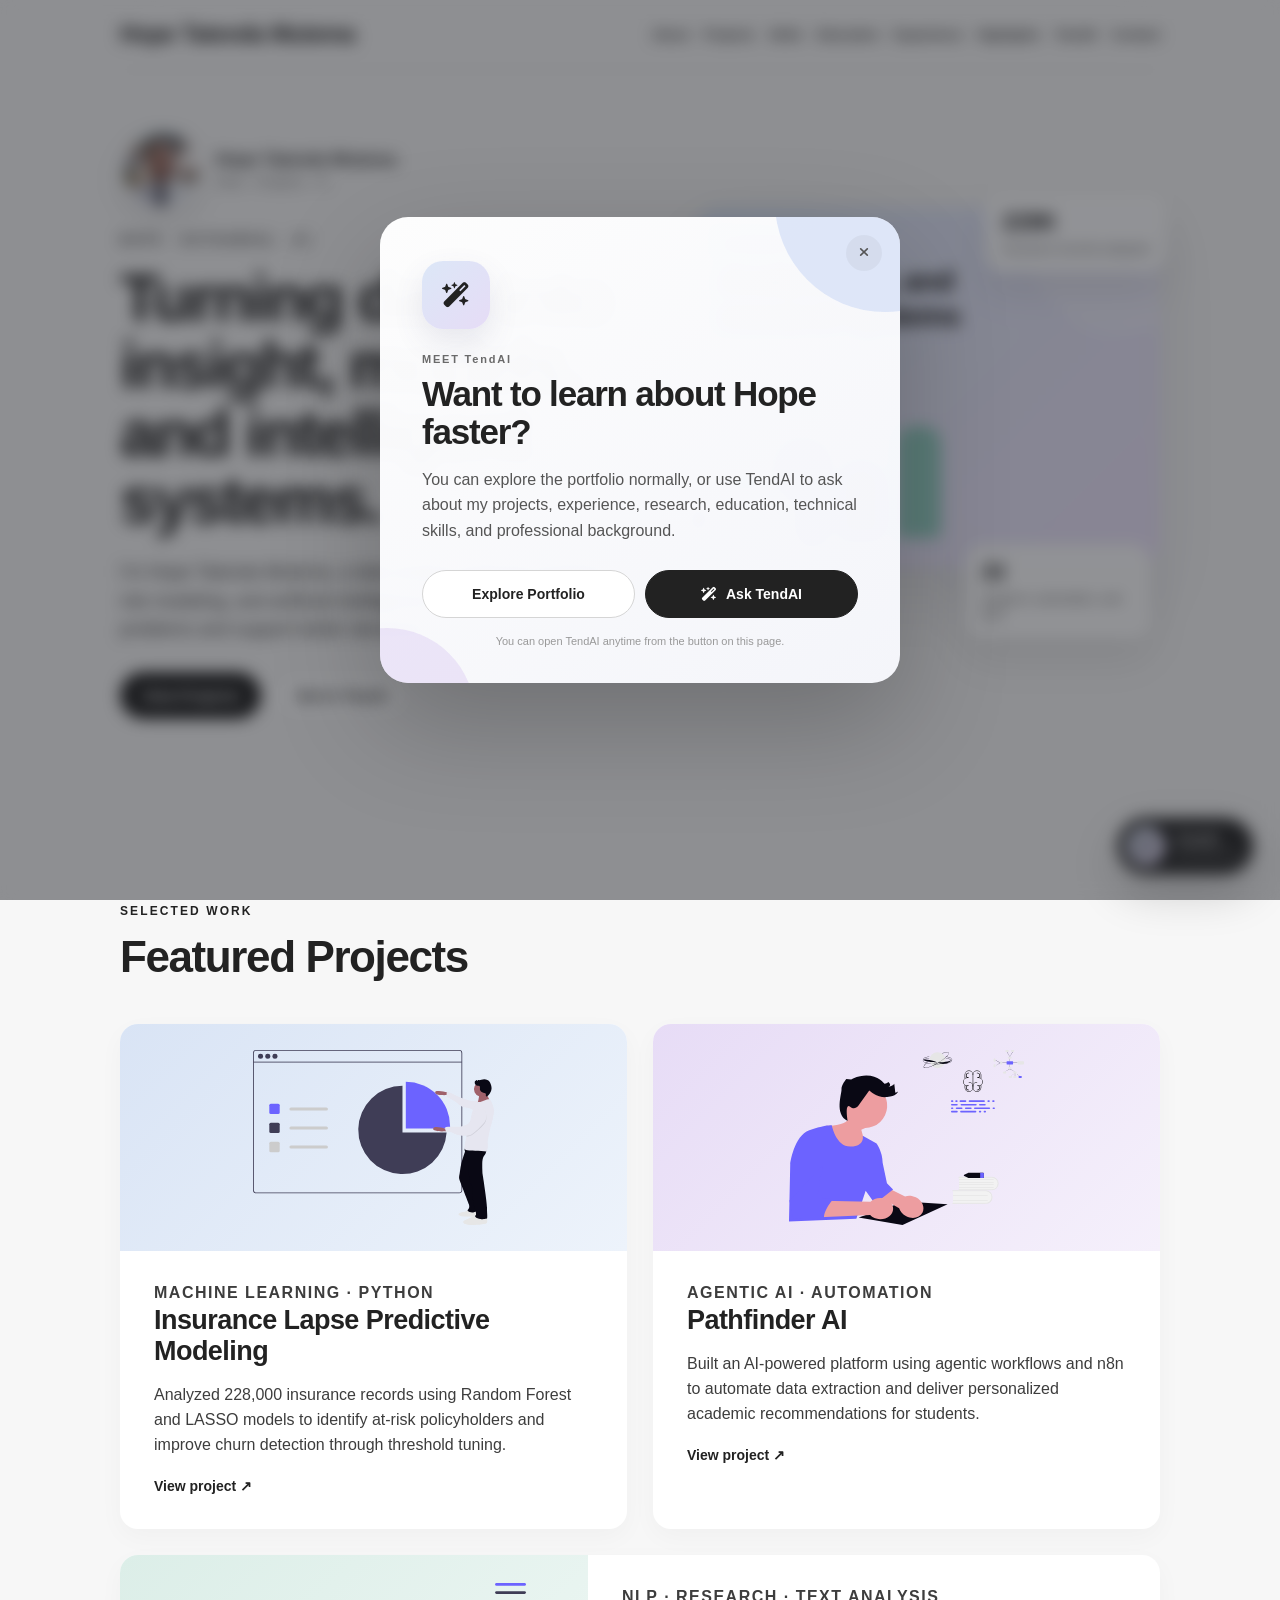
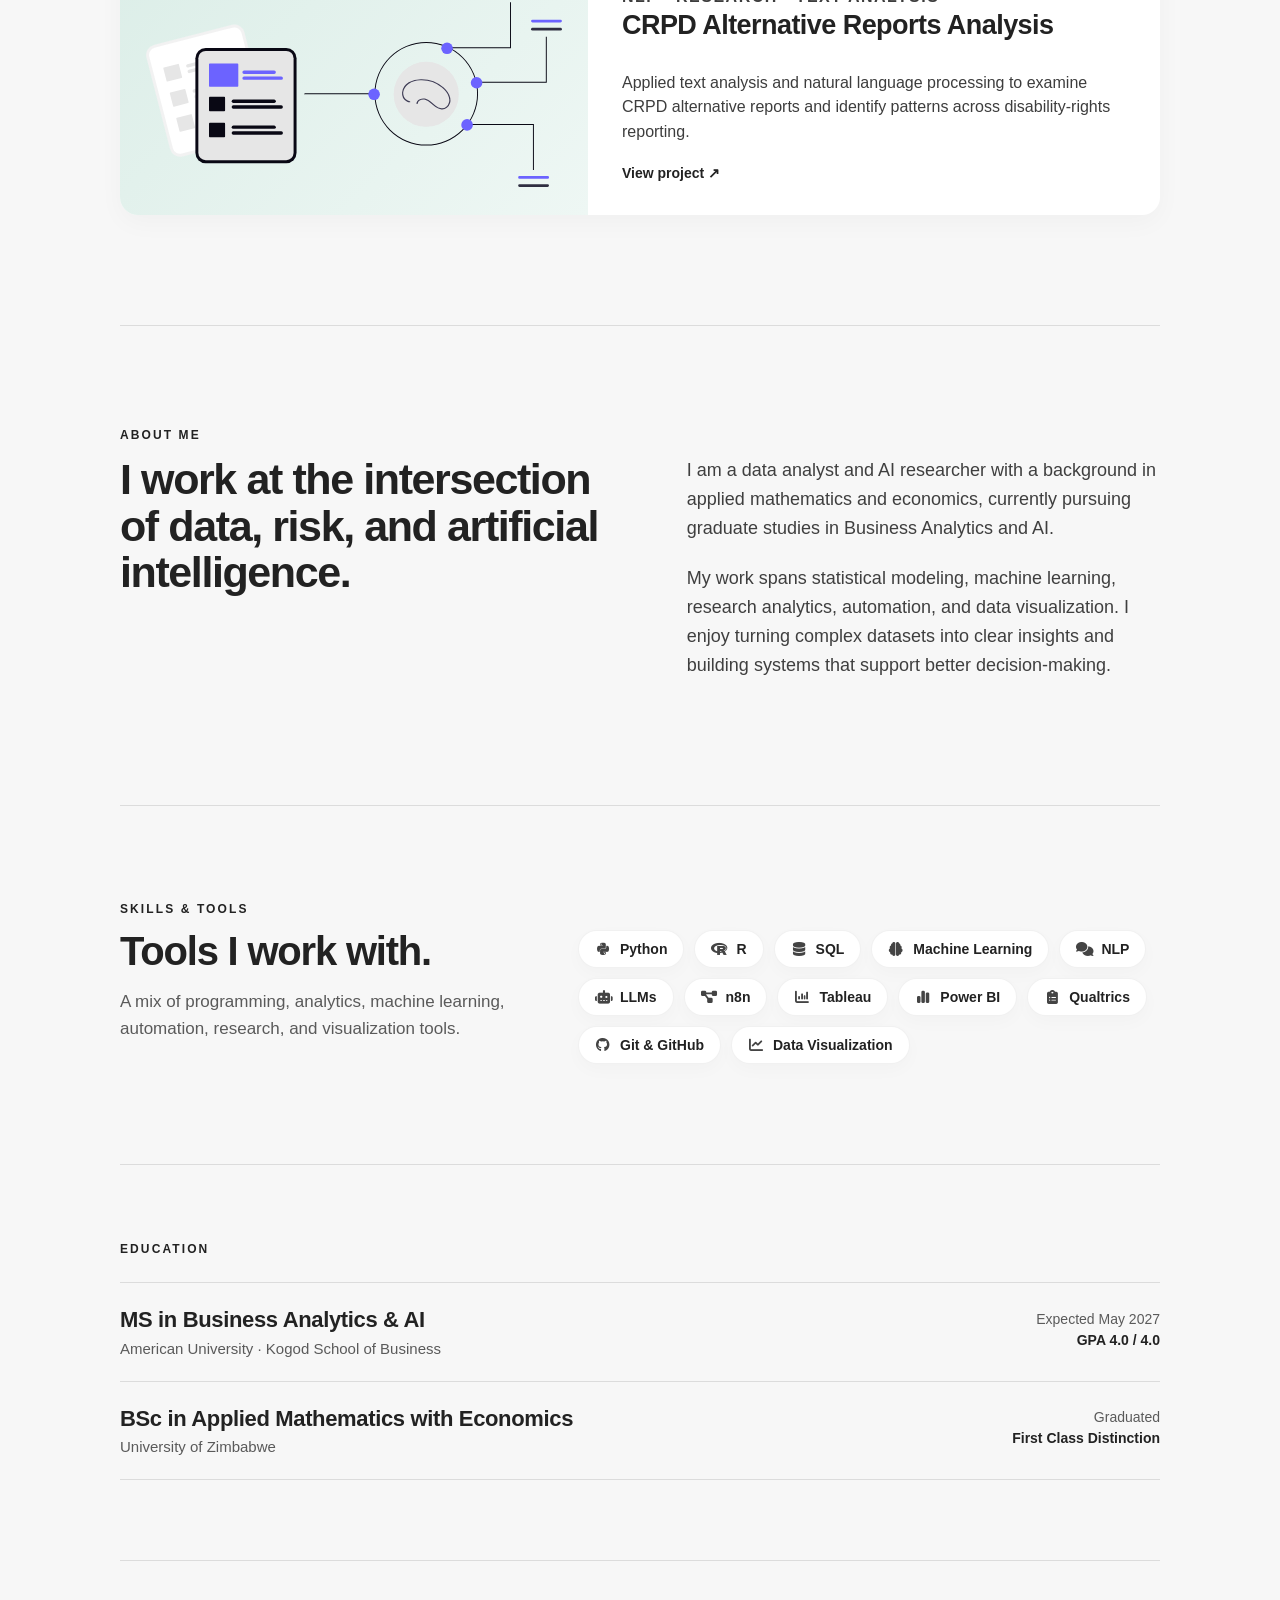
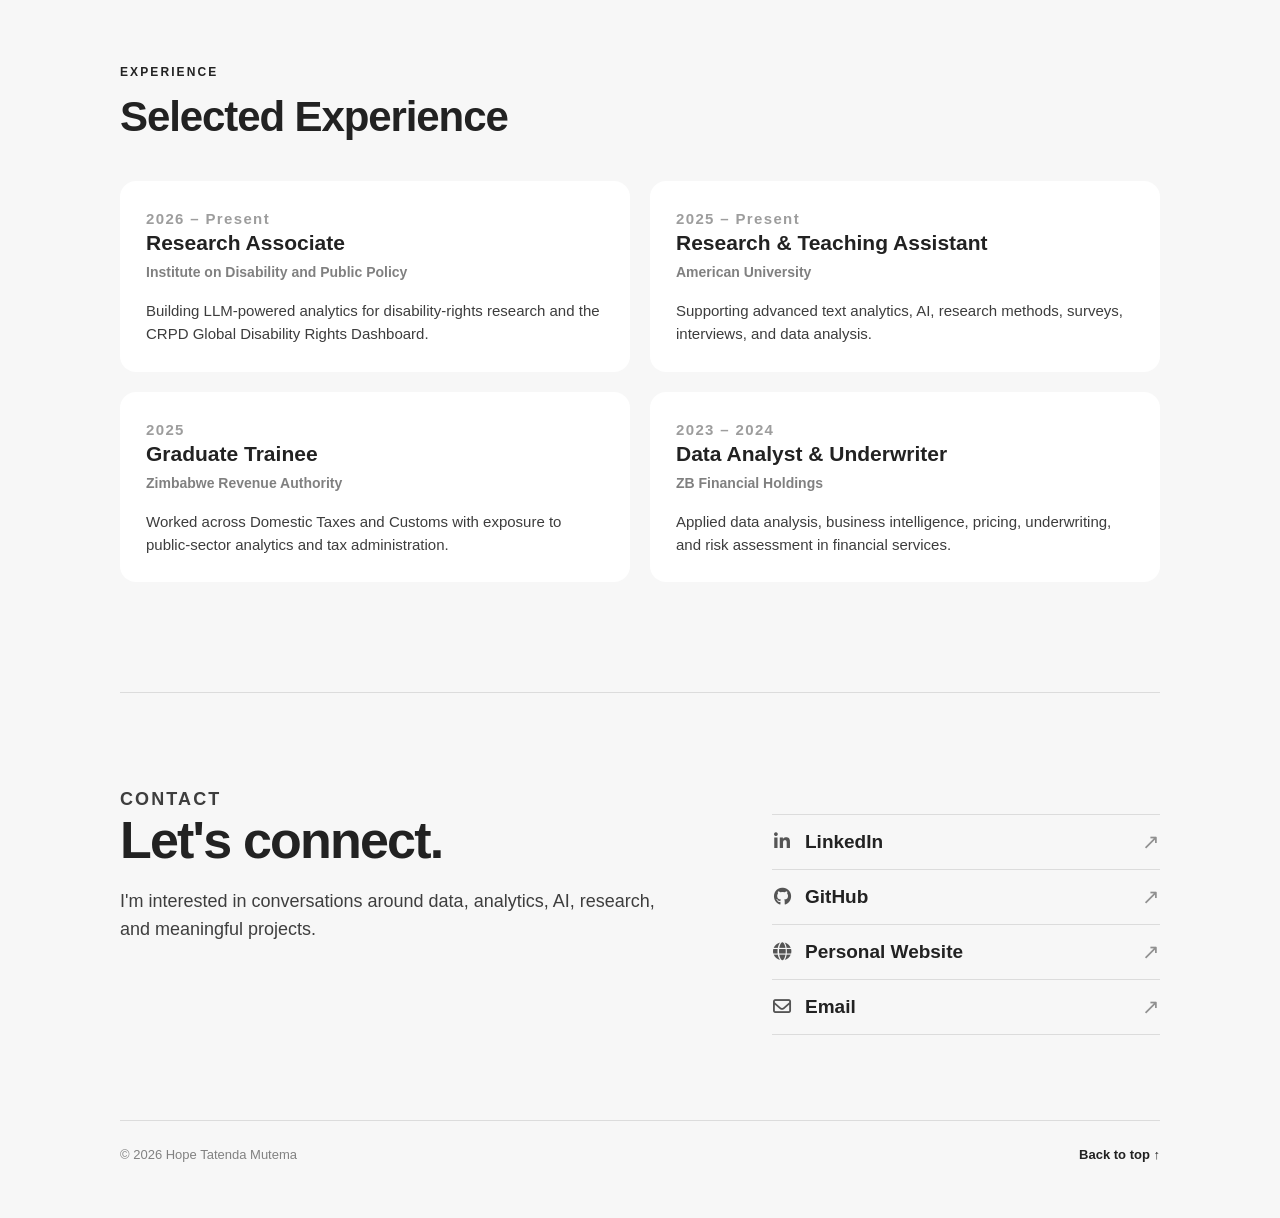
==== commit 943d7f6a: "Rename AI to TendAI and update related text" ====
--- a/index.html
+++ b/index.html
@@ -2,9 +2,12 @@
 <html lang="en">
 
 <head>
+
     <meta charset="UTF-8">
 
-    <title>Hope Tatenda Mutema | Data, Analytics & AI</title>
+    <title>
+        Hope Tatenda Mutema | Data, Analytics & AI
+    </title>
 
     <meta
         name="viewport"
@@ -31,13 +34,14 @@
         rel="stylesheet"
         href="style.css"
     >
+
 </head>
 
 
 <body id="top">
 
 
-    <!-- AI WELCOME POPUP -->
+    <!-- TendAI WELCOME -->
 
     <div
         id="aiWelcome"
@@ -51,6 +55,7 @@
 
 
         <div class="ai-welcome-card">
+
 
             <button
                 id="closeAiWelcome"
@@ -70,7 +75,7 @@
 
 
             <p class="ai-welcome-label">
-                MEET HOPE AI
+                MEET TendAI
             </p>
 
 
@@ -80,13 +85,17 @@
 
 
             <p class="ai-welcome-text">
-                You can explore the portfolio normally, or ask Hope AI
-                about my projects, experience, research, education,
+
+                You can explore the portfolio normally,
+                or use TendAI to ask about my projects,
+                experience, research, education,
                 technical skills, and professional background.
+
             </p>
 
 
             <div class="ai-welcome-actions">
+
 
                 <button
                     id="explorePortfolio"
@@ -99,20 +108,25 @@
 
                 <a
                     href="agent.html"
-                    id="openHopeAi"
+                    id="openTendAI"
                     class="ai-choice ai-choice-primary"
                 >
-                    <i class="fa-solid fa-sparkles"></i>
-                    Ask Hope AI
+
+                    <i class="fa-solid fa-wand-magic-sparkles"></i>
+
+                    Ask TendAI
+
                 </a>
 
+
             </div>
 
 
             <p class="ai-welcome-note">
-                You can open Hope AI anytime from the button on this page.
+                You can open TendAI anytime from the button on this page.
             </p>
 
+
         </div>
 
     </div>
@@ -123,7 +137,10 @@
 
     <nav class="site-nav">
 
-        <a href="#top" class="brand">
+        <a
+            href="#top"
+            class="brand"
+        >
             Hope Tatenda Mutema
         </a>
 
@@ -154,8 +171,11 @@
                 Highlights
             </a>
 
-            <a href="agent.html" class="nav-ai-link">
-                Hope AI
+            <a
+                href="agent.html"
+                class="nav-ai-link"
+            >
+                TendAI
             </a>
 
             <a href="#contact">
@@ -174,15 +194,19 @@
 
         <div class="hero-grid">
 
+
             <div class="hero-text">
 
+
                 <div class="hero-profile">
+
 
                     <img
                         src="images/hope-profile.JPG"
                         alt="Hope Tatenda Mutema"
                     >
 
+
                     <div>
 
                         <p class="profile-name">
@@ -195,6 +219,7 @@
 
                     </div>
 
+
                 </div>
 
 
@@ -204,18 +229,22 @@
 
 
                 <h1>
-                    Turning data into insight, models, and intelligent systems.
+                    Turning data into insight,
+                    models, and intelligent systems.
                 </h1>
 
 
                 <p class="hero-description">
-                    I'm Hope Tatenda Mutema, a data analyst exploring analytics,
-                    risk modeling, and artificial intelligence to solve practical
-                    problems and support better decisions.
+
+                    I'm Hope Tatenda Mutema, a data analyst exploring
+                    analytics, risk modeling, and artificial intelligence
+                    to solve practical problems and support better decisions.
+
                 </p>
 
 
                 <div class="hero-links">
+
 
                     <a
                         href="#projects"
@@ -232,7 +261,9 @@
                         Get in Touch
                     </a>
 
-                </div>
+
+                </div>
+
 
             </div>
 
@@ -240,7 +271,9 @@
 
             <div class="hero-visual">
 
+
                 <div class="hero-card main-card">
+
 
                     <div>
 
@@ -256,13 +289,17 @@
 
 
                     <div class="hero-chart">
+
                         <span></span>
                         <span></span>
                         <span></span>
                         <span></span>
+
                     </div>
 
-                </div>
+
+                </div>
+
 
 
                 <div class="floating-card floating-card-one">
@@ -278,6 +315,7 @@
                 </div>
 
 
+
                 <div class="floating-card floating-card-two">
 
                     <p class="floating-number">
@@ -291,6 +329,7 @@
                 </div>
 
 
+
                 <div class="floating-card floating-card-three">
 
                     <p class="floating-number">
@@ -303,8 +342,10 @@
 
                 </div>
 
+
             </div>
 
+
         </div>
 
     </section>
@@ -313,12 +354,16 @@
 
     <!-- PROJECTS -->
 
-    <section id="projects" class="projects">
+    <section
+        id="projects"
+        class="projects"
+    >
 
         <p class="section-label">
             SELECTED WORK
         </p>
 
+
         <h2>
             Featured Projects
         </h2>
@@ -328,6 +373,7 @@
 
 
             <article class="project-card">
+
 
                 <div class="project-image project-image-one">
 
@@ -341,9 +387,11 @@
 
                 <div class="project-content">
 
+
                     <p class="project-type">
                         MACHINE LEARNING · PYTHON
                     </p>
+
 
                     <h3>
 
@@ -357,11 +405,15 @@
 
                     </h3>
 
+
                     <p>
+
                         Analyzed 228,000 insurance records using Random Forest
-                        and LASSO models to identify at-risk policyholders and
-                        improve churn detection through threshold tuning.
-                    </p>
+                        and LASSO models to identify at-risk policyholders
+                        and improve churn detection through threshold tuning.
+
+                    </p>
+
 
                     <a
                         class="project-link"
@@ -372,13 +424,16 @@
                         View project ↗
                     </a>
 
-                </div>
+
+                </div>
+
 
             </article>
 
 
 
             <article class="project-card">
+
 
                 <div class="project-image project-image-two">
 
@@ -392,9 +447,11 @@
 
                 <div class="project-content">
 
+
                     <p class="project-type">
                         AGENTIC AI · AUTOMATION
                     </p>
+
 
                     <h3>
 
@@ -408,11 +465,15 @@
 
                     </h3>
 
+
                     <p>
+
                         Built an AI-powered platform using agentic workflows
                         and n8n to automate data extraction and deliver
                         personalized academic recommendations for students.
-                    </p>
+
+                    </p>
+
 
                     <a
                         class="project-link"
@@ -423,13 +484,16 @@
                         View project ↗
                     </a>
 
-                </div>
+
+                </div>
+
 
             </article>
 
 
 
             <article class="project-card">
+
 
                 <div class="project-image project-image-three">
 
@@ -443,9 +507,11 @@
 
                 <div class="project-content">
 
+
                     <p class="project-type">
                         NLP · RESEARCH · TEXT ANALYSIS
                     </p>
+
 
                     <h3>
 
@@ -459,11 +525,15 @@
 
                     </h3>
 
+
                     <p>
+
                         Applied text analysis and natural language processing
                         to examine CRPD alternative reports and identify
                         patterns across disability-rights reporting.
-                    </p>
+
+                    </p>
+
 
                     <a
                         class="project-link"
@@ -474,64 +544,89 @@
                         View project ↗
                     </a>
 
-                </div>
+
+                </div>
+
 
             </article>
 
 
         </div>
 
+
     </section>
 
 
 
     <!-- ABOUT -->
 
-    <section id="about" class="about">
+    <section
+        id="about"
+        class="about"
+    >
 
         <p class="section-label">
             ABOUT ME
         </p>
 
+
         <div class="about-grid">
 
+
             <h2>
+
                 I work at the intersection of
                 data, risk, and artificial intelligence.
+
             </h2>
 
+
             <div class="about-text">
 
+
                 <p>
+
                     I am a data analyst and AI researcher with a background
                     in applied mathematics and economics, currently pursuing
                     graduate studies in Business Analytics and AI.
-                </p>
+
+                </p>
+
 
                 <p>
+
                     My work spans statistical modeling, machine learning,
                     research analytics, automation, and data visualization.
-                    I enjoy turning complex datasets into clear insights and
-                    building systems that support better decision-making.
-                </p>
+                    I enjoy turning complex datasets into clear insights
+                    and building systems that support better decision-making.
+
+                </p>
+
 
             </div>
 
+
         </div>
 
+
     </section>
 
 
 
     <!-- SKILLS -->
 
-    <section id="skills" class="skills">
+    <section
+        id="skills"
+        class="skills"
+    >
 
         <p class="section-label">
             SKILLS & TOOLS
         </p>
 
+
         <div class="skills-grid">
+
 
             <div>
 
@@ -540,11 +635,15 @@
                 </h2>
 
                 <p class="skills-intro">
-                    A mix of programming, analytics, machine learning,
-                    automation, research, and visualization tools.
+
+                    A mix of programming, analytics,
+                    machine learning, automation,
+                    research, and visualization tools.
+
                 </p>
 
             </div>
+
 
 
             <div class="skill-tags">
@@ -611,15 +710,20 @@
 
             </div>
 
+
         </div>
 
+
     </section>
 
 
 
     <!-- EDUCATION -->
 
-    <section id="education" class="education">
+    <section
+        id="education"
+        class="education"
+    >
 
         <p class="section-label">
             EDUCATION
@@ -631,6 +735,7 @@
 
             <article class="education-item">
 
+
                 <div class="education-main">
 
                     <h3>
@@ -656,11 +761,13 @@
 
                 </div>
 
+
             </article>
 
 
 
             <article class="education-item">
+
 
                 <div class="education-main">
 
@@ -687,23 +794,29 @@
 
                 </div>
 
+
             </article>
 
 
         </div>
 
+
     </section>
 
 
 
     <!-- EXPERIENCE -->
 
-    <section id="experience" class="experience">
+    <section
+        id="experience"
+        class="experience"
+    >
 
         <p class="section-label">
             EXPERIENCE
         </p>
 
+
         <h2>
             Selected Experience
         </h2>
@@ -727,8 +840,8 @@
                 </p>
 
                 <p>
-                    Building LLM-powered analytics for disability-rights research
-                    and the CRPD Global Disability Rights Dashboard.
+                    Building LLM-powered analytics for disability-rights
+                    research and the CRPD Global Disability Rights Dashboard.
                 </p>
 
             </article>
@@ -750,8 +863,9 @@
                 </p>
 
                 <p>
-                    Supporting advanced text analytics, AI, research methods,
-                    surveys, interviews, and data analysis.
+                    Supporting advanced text analytics, AI,
+                    research methods, surveys, interviews,
+                    and data analysis.
                 </p>
 
             </article>
@@ -773,8 +887,9 @@
                 </p>
 
                 <p>
-                    Worked across Domestic Taxes and Customs with exposure to
-                    public-sector analytics and tax administration.
+                    Worked across Domestic Taxes and Customs
+                    with exposure to public-sector analytics
+                    and tax administration.
                 </p>
 
             </article>
@@ -796,8 +911,9 @@
                 </p>
 
                 <p>
-                    Applied data analysis, business intelligence, pricing,
-                    underwriting, and risk assessment in financial services.
+                    Applied data analysis, business intelligence,
+                    pricing, underwriting, and risk assessment
+                    in financial services.
                 </p>
 
             </article>
@@ -805,13 +921,17 @@
 
         </div>
 
+
     </section>
 
 
 
     <!-- CONTACT -->
 
-    <section id="contact" class="contact">
+    <section
+        id="contact"
+        class="contact"
+    >
 
         <p class="section-label">
             CONTACT
@@ -820,6 +940,7 @@
 
         <div class="contact-grid">
 
+
             <div>
 
                 <h2>
@@ -827,14 +948,19 @@
                 </h2>
 
                 <p>
-                    I'm interested in conversations around data, analytics,
-                    AI, research, and meaningful projects.
+
+                    I'm interested in conversations around
+                    data, analytics, AI, research,
+                    and meaningful projects.
+
                 </p>
 
             </div>
 
 
+
             <div class="contact-links">
+
 
                 <a
                     href="https://www.linkedin.com/in/hope-mutema/"
@@ -857,6 +983,7 @@
                 </a>
 
 
+
                 <a
                     href="https://github.com/hope-tatenda-mutema"
                     target="_blank"
@@ -878,6 +1005,7 @@
                 </a>
 
 
+
                 <a
                     href="https://hopetatendamutema.com"
                     target="_blank"
@@ -899,7 +1027,10 @@
                 </a>
 
 
-                <a href="mailto:contact@hopetatendamutema.com">
+
+                <a
+                    href="mailto:contact@hopetatendamutema.com"
+                >
 
                     <span class="contact-link-left">
 
@@ -915,9 +1046,12 @@
 
                 </a>
 
+
             </div>
 
+
         </div>
+
 
     </section>
 
@@ -939,14 +1073,15 @@
 
 
 
-    <!-- PERSISTENT HOPE AI BUTTON -->
+    <!-- FLOATING TendAI BUTTON -->
 
     <a
         href="agent.html"
         class="floating-ai-button"
-        aria-label="Open Hope AI"
+        aria-label="Open TendAI"
     >
 
+
         <span class="floating-ai-icon">
 
             <i class="fa-solid fa-wand-magic-sparkles"></i>
@@ -957,7 +1092,7 @@
         <span class="floating-ai-text">
 
             <strong>
-                Hope AI
+                TendAI
             </strong>
 
             <small>
@@ -966,44 +1101,60 @@
 
         </span>
 
+
     </a>
 
 
 
     <script>
 
+
         const aiWelcome =
-            document.getElementById("aiWelcome");
+            document.getElementById(
+                "aiWelcome"
+            );
+
 
         const explorePortfolio =
-            document.getElementById("explorePortfolio");
+            document.getElementById(
+                "explorePortfolio"
+            );
+
 
         const closeAiWelcome =
-            document.getElementById("closeAiWelcome");
-
-        const openHopeAi =
-            document.getElementById("openHopeAi");
+            document.getElementById(
+                "closeAiWelcome"
+            );
+
+
+        const openTendAI =
+            document.getElementById(
+                "openTendAI"
+            );
+
 
         const aiBackdrop =
-            document.querySelector(".ai-welcome-backdrop");
-
-
-        /*
-            Show the introduction once per browser session.
-        */
+            document.querySelector(
+                ".ai-welcome-backdrop"
+            );
+
 
         const hasSeenAiWelcome =
             sessionStorage.getItem(
-                "hope-ai-welcome-seen"
+                "tendai-welcome-seen"
             );
 
 
         if (!hasSeenAiWelcome) {
+
 
             setTimeout(
                 function() {
 
-                    aiWelcome.classList.add("show");
+                    aiWelcome.classList.add(
+                        "show"
+                    );
+
 
                     document.body.classList.add(
                         "modal-open"
@@ -1013,25 +1164,30 @@
                 650
             );
 
+
         }
 
 
-
         function closeWelcome() {
 
-            aiWelcome.classList.remove("show");
+
+            aiWelcome.classList.remove(
+                "show"
+            );
+
 
             document.body.classList.remove(
                 "modal-open"
             );
 
+
             sessionStorage.setItem(
-                "hope-ai-welcome-seen",
+                "tendai-welcome-seen",
                 "true"
             );
 
+
         }
-
 
 
         explorePortfolio.addEventListener(
@@ -1052,12 +1208,12 @@
         );
 
 
-        openHopeAi.addEventListener(
+        openTendAI.addEventListener(
             "click",
             function() {
 
                 sessionStorage.setItem(
-                    "hope-ai-welcome-seen",
+                    "tendai-welcome-seen",
                     "true"
                 );
 
@@ -1071,7 +1227,9 @@
 
                 if (
                     event.key === "Escape" &&
-                    aiWelcome.classList.contains("show")
+                    aiWelcome.classList.contains(
+                        "show"
+                    )
                 ) {
 
                     closeWelcome();
@@ -1081,6 +1239,7 @@
             }
         );
 
+
     </script>
 
 
--- a/style.css
+++ b/style.css
@@ -27,6 +27,310 @@
     text-rendering: optimizeLegibility;
 }
 
+body.modal-open {
+    overflow: hidden;
+}
+
+
+/* AI WELCOME POPUP */
+
+.ai-welcome {
+    position: fixed;
+    inset: 0;
+
+    z-index: 1000;
+
+    display: none;
+
+    align-items: center;
+    justify-content: center;
+
+    padding: 24px;
+}
+
+.ai-welcome.show {
+    display: flex;
+}
+
+.ai-welcome-backdrop {
+    position: absolute;
+    inset: 0;
+
+    background:
+        rgba(18, 20, 27, 0.46);
+
+    backdrop-filter:
+        blur(8px);
+
+    -webkit-backdrop-filter:
+        blur(8px);
+}
+
+.ai-welcome-card {
+    position: relative;
+    z-index: 2;
+
+    width: min(520px, 100%);
+
+    padding: 44px 42px 36px;
+
+    overflow: hidden;
+
+    border-radius: 28px;
+
+    background:
+        linear-gradient(
+            145deg,
+            rgba(255, 255, 255, 0.98),
+            rgba(246, 247, 252, 0.98)
+        );
+
+    box-shadow:
+        0 40px 110px rgba(0, 0, 0, 0.22);
+
+    animation:
+        welcomeIn 0.36s ease both;
+}
+
+.ai-welcome-card::before {
+    content: "";
+
+    position: absolute;
+
+    width: 220px;
+    height: 220px;
+
+    top: -125px;
+    right: -95px;
+
+    border-radius: 50%;
+
+    background:
+        rgba(205, 219, 247, 0.6);
+}
+
+.ai-welcome-card::after {
+    content: "";
+
+    position: absolute;
+
+    width: 175px;
+    height: 175px;
+
+    bottom: -120px;
+    left: -80px;
+
+    border-radius: 50%;
+
+    background:
+        rgba(224, 211, 245, 0.55);
+}
+
+@keyframes welcomeIn {
+
+    from {
+        opacity: 0;
+        transform:
+            translateY(18px)
+            scale(0.97);
+    }
+
+    to {
+        opacity: 1;
+        transform:
+            translateY(0)
+            scale(1);
+    }
+
+}
+
+.ai-welcome-close {
+    position: absolute;
+
+    top: 18px;
+    right: 18px;
+
+    z-index: 5;
+
+    width: 36px;
+    height: 36px;
+
+    display: flex;
+    align-items: center;
+    justify-content: center;
+
+    border: 0;
+
+    border-radius: 50%;
+
+    background:
+        rgba(0, 0, 0, 0.045);
+
+    color: #555;
+
+    cursor: pointer;
+}
+
+.ai-welcome-close:hover {
+    background:
+        rgba(0, 0, 0, 0.09);
+}
+
+.ai-welcome-icon {
+    position: relative;
+    z-index: 2;
+
+    width: 68px;
+    height: 68px;
+
+    display: flex;
+    align-items: center;
+    justify-content: center;
+
+    margin-bottom: 24px;
+
+    border-radius: 21px;
+
+    background:
+        linear-gradient(
+            135deg,
+            #dce7f7,
+            #e6dcf6
+        );
+
+    font-size: 25px;
+
+    box-shadow:
+        0 13px 30px rgba(79, 85, 120, 0.12);
+}
+
+.ai-welcome-label {
+    position: relative;
+    z-index: 2;
+
+    margin: 0 0 10px;
+
+    font-size: 11px;
+    font-weight: 800;
+
+    letter-spacing: 1.8px;
+
+    color: #6a6a6a;
+}
+
+.ai-welcome-card h2 {
+    position: relative;
+    z-index: 2;
+
+    max-width: 410px;
+
+    margin: 0 0 16px;
+
+    font-size: 35px;
+    line-height: 1.08;
+
+    letter-spacing: -1.2px;
+}
+
+.ai-welcome-text {
+    position: relative;
+    z-index: 2;
+
+    margin: 0;
+
+    font-size: 16px;
+    line-height: 1.6;
+
+    color: #555;
+}
+
+.ai-welcome-actions {
+    position: relative;
+    z-index: 2;
+
+    display: flex;
+
+    gap: 10px;
+
+    margin-top: 27px;
+}
+
+.ai-choice {
+    min-height: 48px;
+
+    display: inline-flex;
+
+    align-items: center;
+    justify-content: center;
+
+    gap: 9px;
+
+    flex: 1;
+
+    padding: 12px 18px;
+
+    border-radius: 999px;
+
+    font-family: inherit;
+
+    font-size: 14px;
+    font-weight: 750;
+
+    text-decoration: none;
+
+    cursor: pointer;
+
+    transition:
+        transform 0.2s ease,
+        background 0.2s ease,
+        box-shadow 0.2s ease;
+}
+
+.ai-choice:hover {
+    transform:
+        translateY(-2px);
+}
+
+.ai-choice-primary {
+    border: 1px solid #222;
+
+    background: #222;
+
+    color: #fff;
+}
+
+.ai-choice-primary:hover {
+    box-shadow:
+        0 10px 24px rgba(0, 0, 0, 0.15);
+}
+
+.ai-choice-secondary {
+    border:
+        1px solid #d5d5d5;
+
+    background: #fff;
+
+    color: #222;
+}
+
+.ai-choice-secondary:hover {
+    background:
+        #f2f2f2;
+}
+
+.ai-welcome-note {
+    position: relative;
+    z-index: 2;
+
+    margin: 17px 0 0;
+
+    text-align: center;
+
+    color: #999;
+
+    font-size: 11px;
+}
+
 
 /* NAVIGATION */
 
@@ -41,16 +345,22 @@
 
     padding: 21px 0;
 
-    background: rgba(247, 247, 247, 0.90);
-
-    backdrop-filter: blur(18px);
-    -webkit-backdrop-filter: blur(18px);
-
-    border-bottom: 1px solid rgba(0, 0, 0, 0.055);
+    background:
+        rgba(247, 247, 247, 0.90);
+
+    backdrop-filter:
+        blur(18px);
+
+    -webkit-backdrop-filter:
+        blur(18px);
+
+    border-bottom:
+        1px solid rgba(0, 0, 0, 0.055);
 }
 
 .brand {
     color: #222;
+
     text-decoration: none;
 
     font-size: 23px;
@@ -61,16 +371,18 @@
 
 .nav-links {
     display: flex;
-    gap: 17px;
+
+    gap: 14px;
 }
 
 .nav-links a {
     position: relative;
 
     color: #333;
+
     text-decoration: none;
 
-    font-size: 14px;
+    font-size: 13px;
     font-weight: 550;
 }
 
@@ -89,18 +401,24 @@
 
     background-color: #222;
 
-    transition: width 0.22s ease;
+    transition:
+        width 0.22s ease;
 }
 
 .nav-links a:hover::after {
     width: 100%;
 }
 
+.nav-ai-link {
+    font-weight: 750 !important;
+}
+
 
 /* HERO */
 
 .hero {
-    padding: 58px 0 95px;
+    padding:
+        58px 0 95px;
 }
 
 .hero-grid {
@@ -118,11 +436,9 @@
     max-width: 650px;
 }
 
-
-/* PROFILE */
-
 .hero-profile {
     display: flex;
+
     align-items: center;
 
     gap: 14px;
@@ -139,7 +455,8 @@
 
     border-radius: 50%;
 
-    border: 4px solid #fff;
+    border:
+        4px solid #fff;
 
     box-shadow:
         0 10px 24px rgba(0, 0, 0, 0.09);
@@ -148,9 +465,11 @@
 }
 
 .profile-name {
-    margin: 0 0 4px;
+    margin:
+        0 0 4px;
 
     font-size: 17px;
+
     font-weight: 750;
 }
 
@@ -162,65 +481,84 @@
     color: #6a6a6a;
 }
 
-
-/* HERO TEXT */
-
 .hero-label {
-    margin: 0 0 18px;
+    margin:
+        0 0 18px;
 
     font-size: 13px;
+
     font-weight: 750;
 
-    letter-spacing: 2.3px;
+    letter-spacing:
+        2.3px;
 }
 
 .hero h1 {
-    margin: 0 0 24px;
+    margin:
+        0 0 24px;
 
     font-size:
         clamp(50px, 5.4vw, 66px);
 
-    line-height: 1.02;
-
-    letter-spacing: -2.7px;
+    line-height:
+        1.02;
+
+    letter-spacing:
+        -2.7px;
 }
 
 .hero-description {
-    max-width: 620px;
-
-    margin: 0 0 28px;
-
-    font-size: 18px;
-    line-height: 1.58;
-
-    color: #3e3e3e;
-}
-
-
-/* HERO BUTTONS */
+    max-width:
+        620px;
+
+    margin:
+        0 0 28px;
+
+    font-size:
+        18px;
+
+    line-height:
+        1.58;
+
+    color:
+        #3e3e3e;
+}
 
 .hero-links {
-    display: flex;
-
-    gap: 12px;
-
-    flex-wrap: wrap;
+    display:
+        flex;
+
+    gap:
+        12px;
+
+    flex-wrap:
+        wrap;
 }
 
 .hero-button {
-    display: inline-flex;
-
-    align-items: center;
-    justify-content: center;
-
-    padding: 14px 22px;
-
-    border-radius: 999px;
-
-    text-decoration: none;
-
-    font-size: 15px;
-    font-weight: 700;
+    display:
+        inline-flex;
+
+    align-items:
+        center;
+
+    justify-content:
+        center;
+
+    padding:
+        14px 22px;
+
+    border-radius:
+        999px;
+
+    text-decoration:
+        none;
+
+    font-size:
+        15px;
+
+    font-weight:
+        700;
 
     transition:
         transform 0.2s ease,
@@ -229,13 +567,15 @@
 }
 
 .hero-button:hover {
-    transform: translateY(-2px);
+    transform:
+        translateY(-2px);
 }
 
 .primary-button {
     color: #fff;
 
-    background-color: #222;
+    background-color:
+        #222;
 }
 
 .primary-button:hover {
@@ -244,37 +584,44 @@
 }
 
 .secondary-button {
-    color: #222;
-
-    background: #fff;
+    color:
+        #222;
+
+    background:
+        #fff;
 
     border:
         1px solid #d8d8d8;
 }
 
 .secondary-button:hover {
-    background: #f0f0f0;
-}
-
-
-/* HERO VISUAL */
+    background:
+        #f0f0f0;
+}
 
 .hero-visual {
-    position: relative;
-
-    min-height: 430px;
+    position:
+        relative;
+
+    min-height:
+        430px;
 }
 
 .main-card {
-    position: relative;
-
-    min-height: 360px;
-
-    padding: 30px;
-
-    overflow: hidden;
-
-    border-radius: 26px;
+    position:
+        relative;
+
+    min-height:
+        360px;
+
+    padding:
+        30px;
+
+    overflow:
+        hidden;
+
+    border-radius:
+        26px;
 
     background:
         linear-gradient(
@@ -287,76 +634,110 @@
     box-shadow:
         0 28px 60px rgba(43, 48, 76, 0.09);
 
-    display: flex;
-
-    flex-direction: column;
-
-    justify-content: space-between;
+    display:
+        flex;
+
+    flex-direction:
+        column;
+
+    justify-content:
+        space-between;
 }
 
 .main-card::before {
     content: "";
 
-    position: absolute;
-
-    width: 200px;
-    height: 200px;
-
-    border-radius: 50%;
-
-    top: -76px;
-    right: -62px;
+    position:
+        absolute;
+
+    width:
+        200px;
+
+    height:
+        200px;
+
+    border-radius:
+        50%;
+
+    top:
+        -76px;
+
+    right:
+        -62px;
 
     background:
         rgba(255, 255, 255, 0.28);
 }
 
 .mini-label {
-    position: relative;
-
-    z-index: 1;
-
-    margin: 0 0 12px;
-
-    font-size: 12px;
-    font-weight: 750;
-
-    letter-spacing: 1.6px;
-
-    opacity: 0.62;
+    position:
+        relative;
+
+    z-index:
+        1;
+
+    margin:
+        0 0 12px;
+
+    font-size:
+        12px;
+
+    font-weight:
+        750;
+
+    letter-spacing:
+        1.6px;
+
+    opacity:
+        0.62;
 }
 
 .main-card h3 {
-    position: relative;
-
-    z-index: 1;
-
-    max-width: 300px;
-
-    margin: 0;
-
-    font-size: 30px;
-    line-height: 1.15;
-
-    letter-spacing: -1px;
+    position:
+        relative;
+
+    z-index:
+        1;
+
+    max-width:
+        300px;
+
+    margin:
+        0;
+
+    font-size:
+        30px;
+
+    line-height:
+        1.15;
+
+    letter-spacing:
+        -1px;
 }
 
 .hero-chart {
-    display: flex;
-
-    align-items: flex-end;
-
-    gap: 14px;
-
-    height: 125px;
-
-    margin-top: 24px;
+    display:
+        flex;
+
+    align-items:
+        flex-end;
+
+    gap:
+        14px;
+
+    height:
+        125px;
+
+    margin-top:
+        24px;
 }
 
 .hero-chart span {
-    display: block;
-
-    width: 44px;
+    display:
+        block;
+
+    width:
+        44px;
 
     border-radius:
         18px 18px 7px 7px;
@@ -371,44 +752,49 @@
 }
 
 .hero-chart span:nth-child(1) {
-    height: 58px;
+    height:
+        58px;
 
     background-color:
         rgba(34, 34, 34, 0.14);
 }
 
 .hero-chart span:nth-child(2) {
-    height: 92px;
+    height:
+        92px;
 
     background-color:
         rgba(113, 101, 255, 0.52);
 }
 
 .hero-chart span:nth-child(3) {
-    height: 74px;
+    height:
+        74px;
 
     background-color:
         rgba(34, 34, 34, 0.20);
 }
 
 .hero-chart span:nth-child(4) {
-    height: 112px;
+    height:
+        112px;
 
     background-color:
         rgba(102, 197, 165, 0.62);
 }
 
-
-/* FLOATING CARDS */
-
 .floating-card {
-    position: absolute;
-
-    max-width: 185px;
-
-    padding: 15px 17px;
-
-    border-radius: 18px;
+    position:
+        absolute;
+
+    max-width:
+        185px;
+
+    padding:
+        15px 17px;
+
+    border-radius:
+        18px;
 
     background:
         rgba(255, 255, 255, 0.96);
@@ -430,49 +816,69 @@
 }
 
 .floating-card-one {
-    top: -14px;
-
-    right: -6px;
+    top:
+        -14px;
+
+    right:
+        -6px;
 }
 
 .floating-card-two {
-    bottom: 68px;
-
-    left: -18px;
+    bottom:
+        68px;
+
+    left:
+        -18px;
 }
 
 .floating-card-three {
-    bottom: 0;
-
-    right: 10px;
+    bottom:
+        0;
+
+    right:
+        10px;
 }
 
 .floating-number {
-    margin: 0 0 5px;
-
-    font-size: 23px;
-    font-weight: 750;
+    margin:
+        0 0 5px;
+
+    font-size:
+        23px;
+
+    font-weight:
+        750;
 }
 
 .floating-text {
-    margin: 0;
-
-    font-size: 12px;
-    line-height: 1.35;
-
-    color: #5a5a5a;
-}
-
-
-/* SECTION LABELS */
+    margin:
+        0;
+
+    font-size:
+        12px;
+
+    line-height:
+        1.35;
+
+    color:
+        #5a5a5a;
+}
+
+
+/* SECTION LABEL */
 
 .section-label {
-    margin-bottom: 14px;
-
-    font-size: 12px;
-    font-weight: 750;
-
-    letter-spacing: 2.1px;
+    margin-bottom:
+        14px;
+
+    font-size:
+        12px;
+
+    font-weight:
+        750;
+
+    letter-spacing:
+        2.1px;
 }
 
 
@@ -495,7 +901,8 @@
 }
 
 .project-grid {
-    display: grid;
+    display:
+        grid;
 
     grid-template-columns:
         repeat(2, 1fr);
@@ -1291,6 +1698,120 @@
 }
 
 
+/* PERSISTENT HOPE AI BUTTON */
+
+.floating-ai-button {
+    position: fixed;
+
+    right: 26px;
+    bottom: 25px;
+
+    z-index: 300;
+
+    display: flex;
+
+    align-items: center;
+
+    gap: 11px;
+
+    padding:
+        9px 16px 9px 9px;
+
+    border:
+        1px solid rgba(255, 255, 255, 0.7);
+
+    border-radius:
+        999px;
+
+    background:
+        rgba(34, 34, 34, 0.96);
+
+    color:
+        #fff;
+
+    text-decoration:
+        none;
+
+    box-shadow:
+        0 18px 45px rgba(0, 0, 0, 0.18);
+
+    transition:
+        transform 0.22s ease,
+        box-shadow 0.22s ease;
+}
+
+.floating-ai-button:hover {
+    transform:
+        translateY(-3px);
+
+    box-shadow:
+        0 23px 55px rgba(0, 0, 0, 0.23);
+}
+
+.floating-ai-icon {
+    width:
+        38px;
+
+    height:
+        38px;
+
+    display:
+        flex;
+
+    align-items:
+        center;
+
+    justify-content:
+        center;
+
+    flex-shrink:
+        0;
+
+    border-radius:
+        50%;
+
+    background:
+        linear-gradient(
+            135deg,
+            #dce7f7,
+            #e8ddf7
+        );
+
+    color:
+        #222;
+
+    font-size:
+        14px;
+}
+
+.floating-ai-text {
+    display:
+        flex;
+
+    flex-direction:
+        column;
+
+    line-height:
+        1.1;
+}
+
+.floating-ai-text strong {
+    margin-bottom:
+        3px;
+
+    font-size:
+        13px;
+}
+
+.floating-ai-text small {
+    font-size:
+        10px;
+
+    opacity:
+        0.68;
+}
+
+
 /* TABLET */
 
 @media (max-width: 900px) {
@@ -1300,6 +1821,22 @@
             0 24px 30px;
     }
 
+    .site-nav {
+        align-items:
+            flex-start;
+    }
+
+    .nav-links {
+        justify-content:
+            flex-end;
+
+        flex-wrap:
+            wrap;
+
+        max-width:
+            600px;
+    }
+
     .hero-grid {
         grid-template-columns:
             1fr;
@@ -1348,7 +1885,7 @@
 
     html {
         scroll-padding-top:
-            180px;
+            185px;
     }
 
     body {
@@ -1379,6 +1916,9 @@
         width:
             100%;
 
+        justify-content:
+            flex-start;
+
         flex-wrap:
             wrap;
 
@@ -1392,6 +1932,61 @@
     }
 
 
+    /* MODAL MOBILE */
+
+    .ai-welcome {
+        padding:
+            16px;
+    }
+
+    .ai-welcome-card {
+        padding:
+            37px 24px 28px;
+
+        border-radius:
+            24px;
+    }
+
+    .ai-welcome-icon {
+        width:
+            59px;
+
+        height:
+            59px;
+
+        margin-bottom:
+            20px;
+
+        border-radius:
+            18px;
+
+        font-size:
+            21px;
+    }
+
+    .ai-welcome-card h2 {
+        font-size:
+            29px;
+    }
+
+    .ai-welcome-text {
+        font-size:
+            15px;
+    }
+
+    .ai-welcome-actions {
+        flex-direction:
+            column-reverse;
+    }
+
+    .ai-choice {
+        width:
+            100%;
+    }
+
+
+    /* HERO */
+
     .hero {
         padding:
             48px 0 78px;
@@ -1418,7 +2013,6 @@
             17px;
     }
 
-
     .hero-visual {
         min-height:
             auto;
@@ -1454,6 +2048,8 @@
             100%;
     }
 
+
+    /* PROJECTS */
 
     .project-grid {
         grid-template-columns:
@@ -1480,6 +2076,8 @@
     }
 
 
+    /* ABOUT */
+
     .about-grid {
         grid-template-columns:
             1fr;
@@ -1494,6 +2092,8 @@
     }
 
 
+    /* SKILLS */
+
     .skills-grid {
         grid-template-columns:
             1fr;
@@ -1526,6 +2126,8 @@
     }
 
 
+    /* EDUCATION */
+
     .education {
         padding:
             58px 0 68px;
@@ -1542,12 +2144,16 @@
     }
 
 
+    /* EXPERIENCE */
+
     .experience-grid {
         grid-template-columns:
             1fr;
     }
 
 
+    /* CONTACT */
+
     .contact-grid {
         grid-template-columns:
             1fr;
@@ -1572,6 +2178,33 @@
     }
 
 
+    /* FLOATING AI */
+
+    .floating-ai-button {
+        right:
+            14px;
+
+        bottom:
+            14px;
+
+        padding:
+            8px;
+    }
+
+    .floating-ai-icon {
+        width:
+            42px;
+
+        height:
+            42px;
+    }
+
+    .floating-ai-text {
+        display:
+            none;
+    }
+
+
     footer {
         gap:
             18px;
